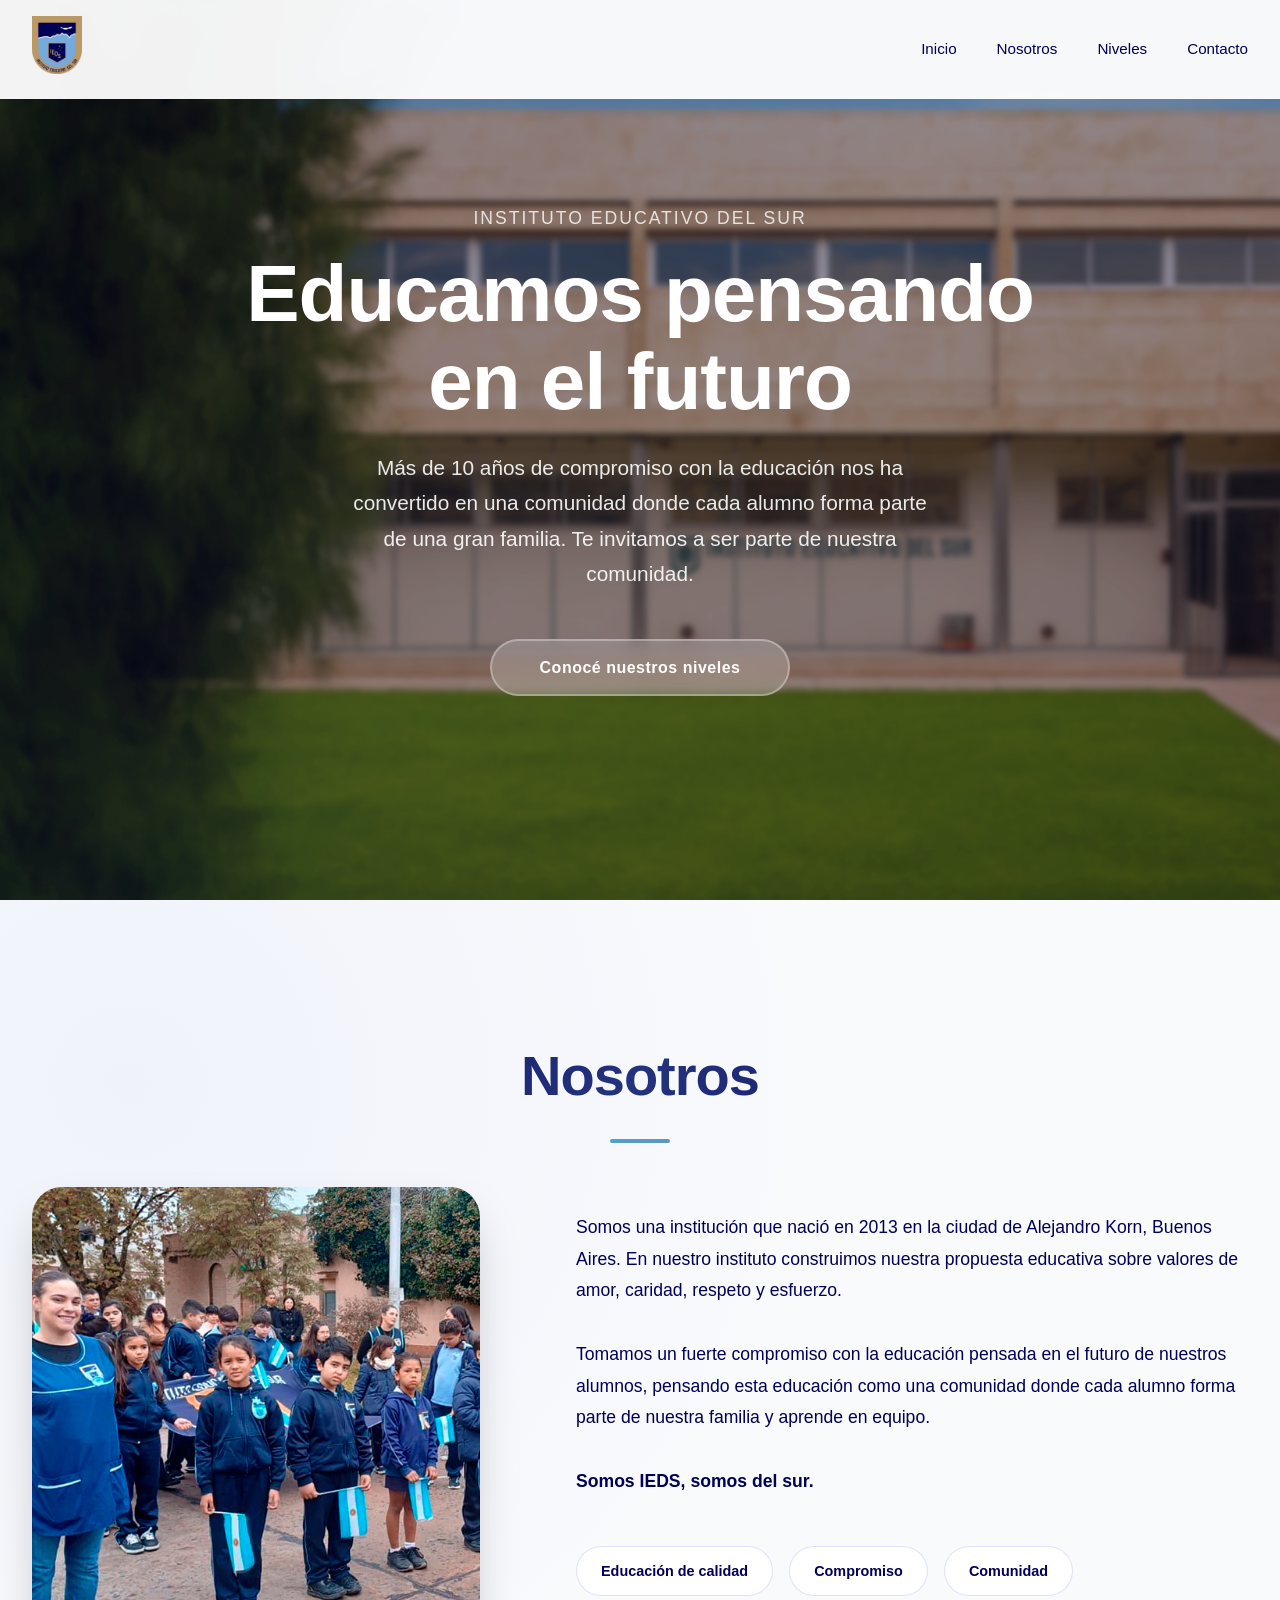
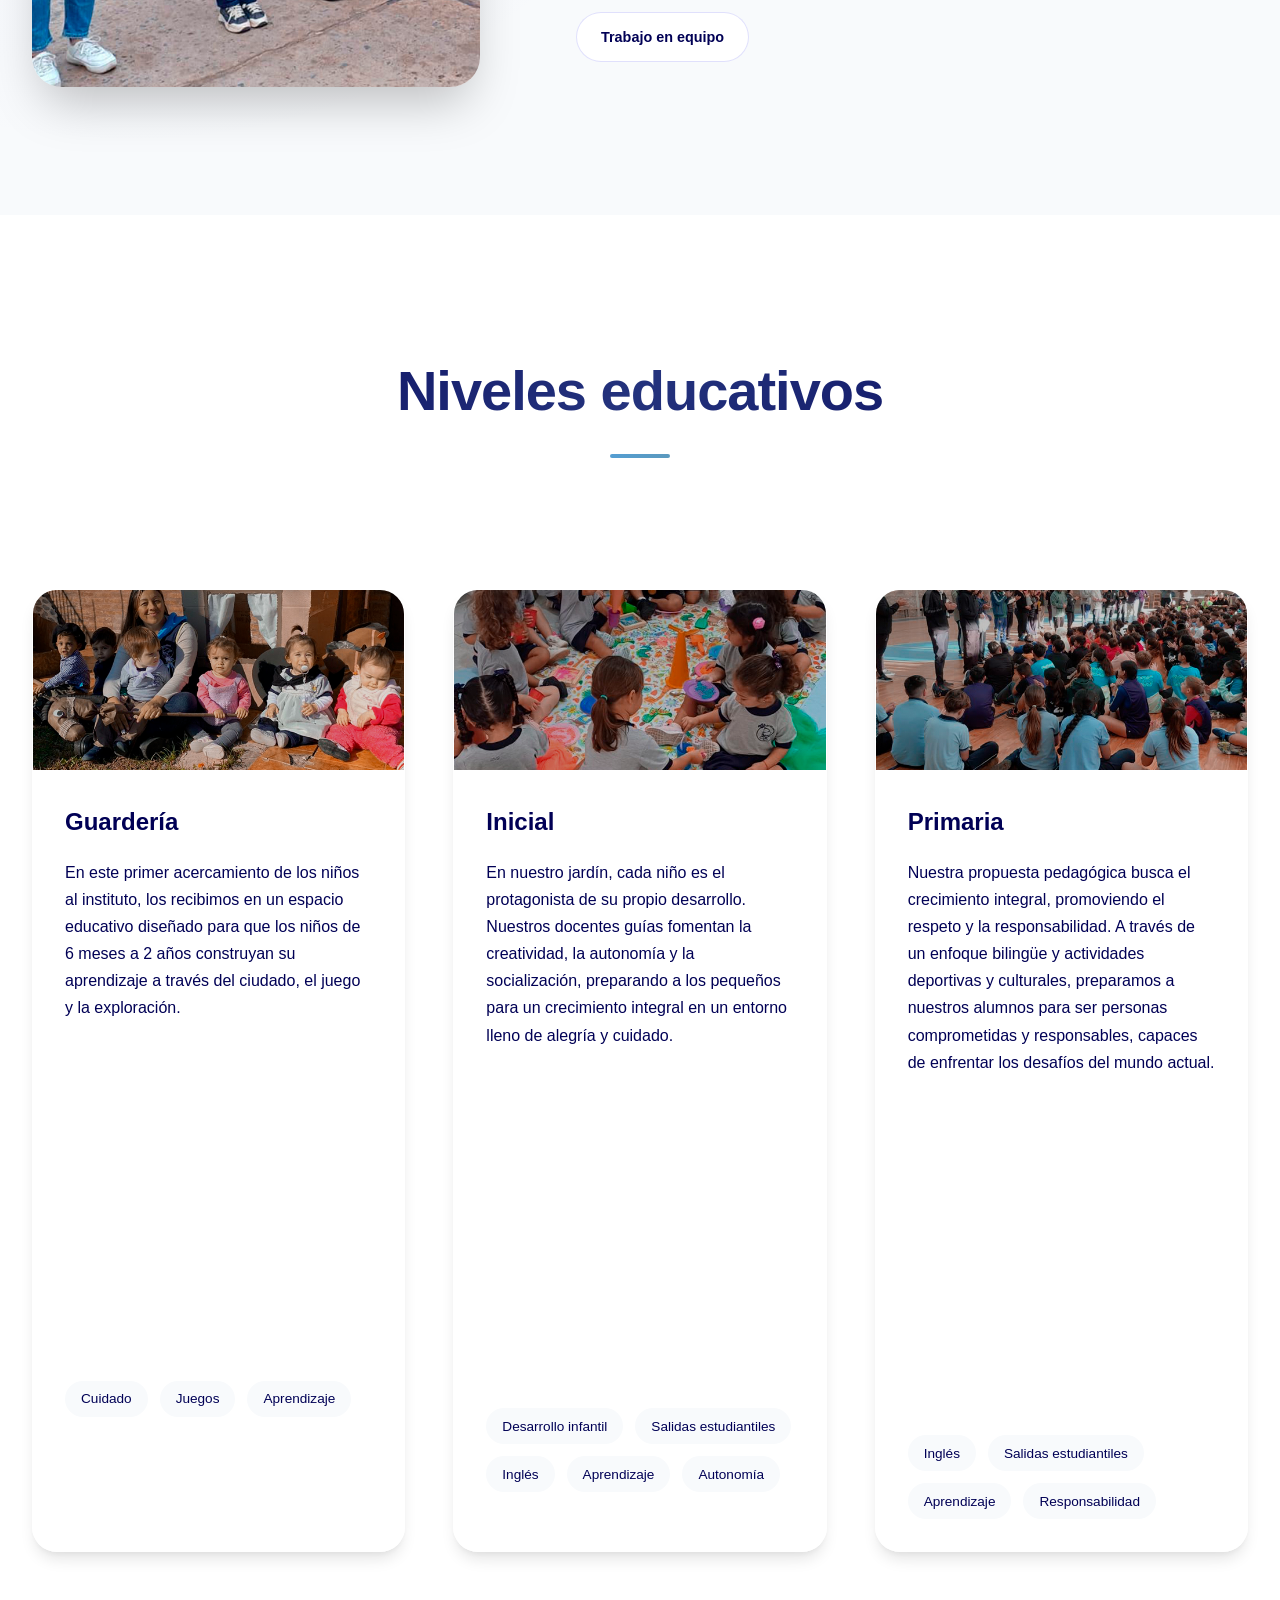
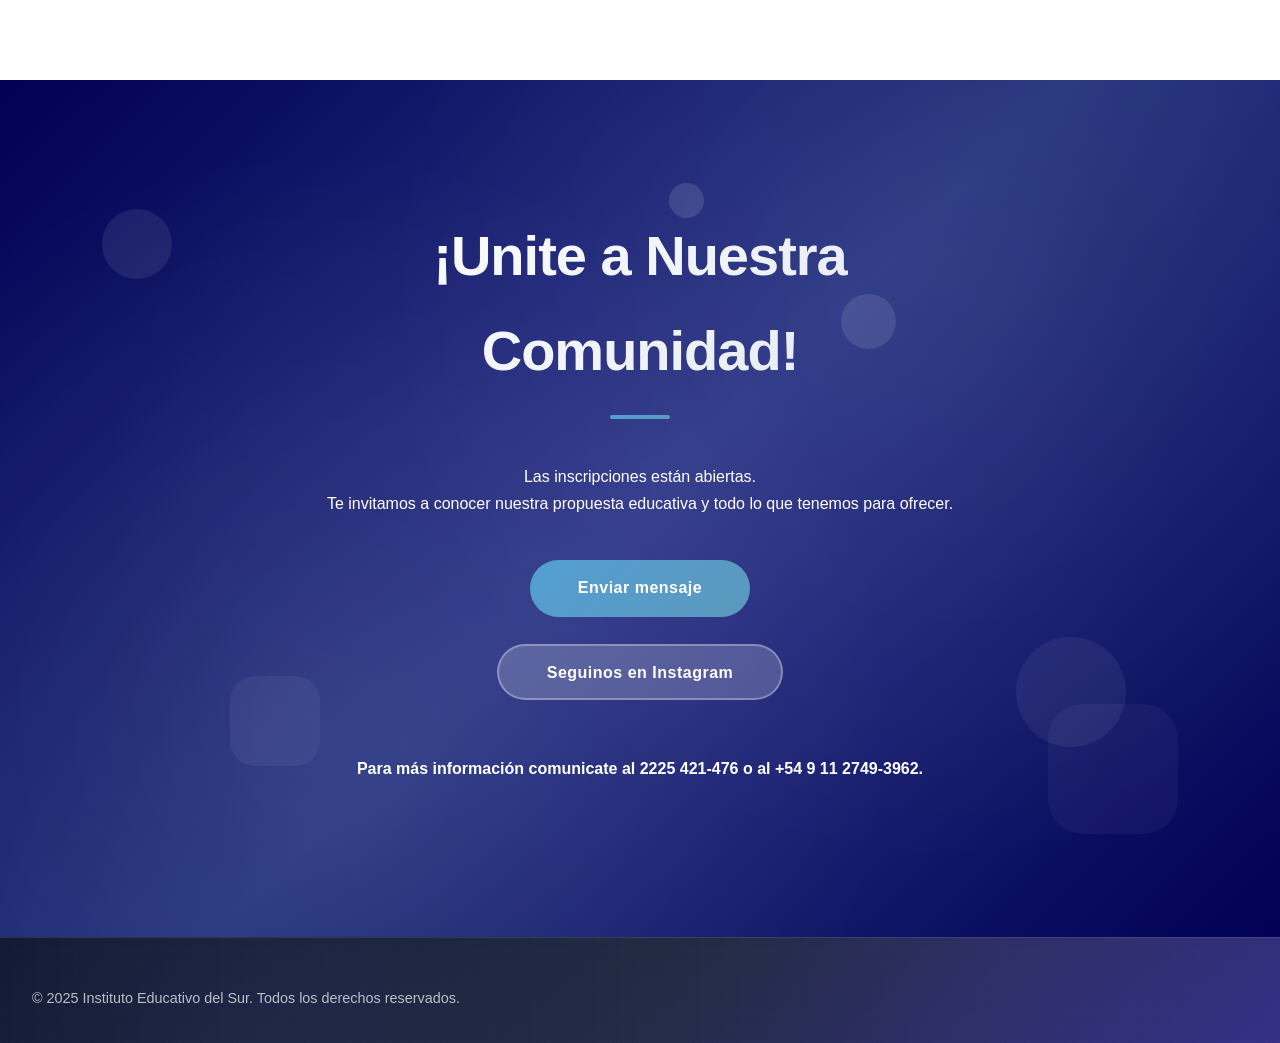
==== index.html @ b520a08b "Add files via upload" ====
<!DOCTYPE html>
<html lang="es">
<head>
    <meta charset="UTF-8">
    <link rel="icon" type="image/x-icon" href="/images/favicon.ico">
    <meta name="viewport" content="width=device-width, initial-scale=1.0">
    <title>Instituto Educativo del Sur</title>
    <link href="templatemo-personal-style.css" rel="stylesheet">

    <link rel="icon" type="image/x-icon" href="/images/Group-168.ico">


</head>
<body>
    <!-- Navigation -->
    <nav id="navbar">
        <div class="nav-container">
            <div> <img src="images/Logo 1.png" style="width: 50px;          "     href="#home"      > </div>
            <ul class="nav-links">
                <li><a href="#home">Inicio</a></li>
                <li><a href="#about">Nosotros</a></li>
                <li><a href="#portfolio">Niveles</a></li>
                <li><a href="#contact">Contacto</a></li>
            </ul>
            <div class="mobile-menu-toggle" id="mobileMenuToggle">
                <div class="hamburger"></div>
                <div class="hamburger"></div>
                <div class="hamburger"></div>
            </div>
        </div>
    </nav>

    <!-- Mobile Menu -->
    <div class="mobile-menu" id="mobileMenu">
        <ul class="mobile-nav-links">
            <li><a href="#home">Inicio</a></li>
            <li><a href="#about">Nosotros</a></li>
            <li><a href="#portfolio">Niveles</a></li>
            <li><a href="#contact">Contacto</a></li>
        </ul>
    </div>

    <!-- Hero Section -->
    <section id="home" class="hero">
        <div class="floating-shapes">
            <div class="shape shape-1"></div>
            <div class="shape shape-2"></div>
            <div class="shape shape-3"></div>
            <div class="shape shape-4"></div>
            <div class="shape shape-5"></div>
            <div class="shape shape-6"></div>
        </div>
        <div class="hero-content">
            <div class="hero-subtitle">Instituto Educativo del Sur</div>
            <h1>Educamos pensando en el futuro</h1>
            <p class="subtitle">Más de 10 años de compromiso con la educación nos ha convertido en una comunidad donde cada alumno forma parte de una gran familia. Te invitamos a ser parte de nuestra comunidad.</p>
            <a href="#portfolio" class="cta-button">Conocé nuestros niveles</a>
        </div>

    </section>

    <!-- About Section -->
    <section id="about" class="about">
        <div class="container">
            <h2 class="section-title fade-in">Nosotros</h2>
            <div class="about-content">
                <div class="about-image slide-in-left"></div>
                <div class="about-text slide-in-right">
                    <p>Somos una institución que nació en 2013 en la ciudad de Alejandro Korn, Buenos Aires. En nuestro instituto construimos nuestra propuesta educativa sobre valores de amor, caridad, respeto y esfuerzo.  </p>
                    <p>Tomamos un fuerte compromiso con la educación pensada en el futuro de nuestros alumnos, pensando esta educación como una comunidad donde cada alumno forma parte de nuestra familia y aprende en equipo.</p>
                    <p><strong>Somos IEDS, somos del sur.</strong></p>
                    <div class="skills">
                        <span class="skill-tag">Educación de calidad</span>
                        <span class="skill-tag">Compromiso</span>
                        <span class="skill-tag">Comunidad</span>
                        <span class="skill-tag">Trabajo en equipo</span>

                    </div>
                </div>
            </div>
        </div>
    </section>

    <!-- Portfolio Section -->
    <section id="portfolio" class="portfolio">
        <div class="container">
            <h2 class="section-title fade-in">Niveles educativos</h2> <br><br>
            <div class="portfolio-grid">
                <div class="portfolio-item">
                    <div class="portfolio-image"></div>
                    <div class="portfolio-content">
                        <h4>Guardería</h4>
                        <p>En este primer acercamiento de los niños al instituto, los recibimos en un espacio educativo diseñado para que los niños de 6 meses a 2 años construyan su aprendizaje a través del ciudado, el juego y la exploración.</p>
                      
<iframe src="https://www.google.com/maps/embed?pb=!1m18!1m12!1m3!1d3269.230217457594!2d-58.37781302348877!3d-34.9758977772504!2m3!1f0!2f0!3f0!3m2!1i1024!2i768!4f13.1!3m3!1m2!1s0x95bd2caa4d7daf17%3A0x29f6c06e7810ba58!2schavitos%20guarderia%20infantil!5e0!3m2!1ses!2sar!4v1754400039532!5m2!1ses!2sar" width="auto" height="300" style="border:0;border-radius: 20px;                    " allowfullscreen="" loading="lazy" referrerpolicy="no-referrer-when-downgrade"></iframe>
                     <br><br>
                        <div class="portfolio-tech">
                            <span class="tech-tag">Cuidado</span>
                            <span class="tech-tag">Juegos</span>
                            <span class="tech-tag">Aprendizaje</span>
                        </div>
                    </div>
                </div>
                <div class="portfolio-item">
                    <div class="portfolio-image"></div>
                    <div class="portfolio-content">
                        <h4>Inicial</h4>
                        <p>En nuestro jardín, cada niño es el protagonista de su propio desarrollo. Nuestros docentes guías fomentan la creatividad, la autonomía y la socialización, preparando a los pequeños para un crecimiento integral en un entorno lleno de alegría y cuidado.</p>
                       <iframe src="https://www.google.com/maps/embed?pb=!1m18!1m12!1m3!1d3269.075921803373!2d-58.37824022348864!3d-34.97976297745656!2m3!1f0!2f0!3f0!3m2!1i1024!2i768!4f13.1!3m3!1m2!1s0x95bd2cac6a3197e9%3A0x3614faf4f67c2e80!2sChavitos%20Nivel%20Inicial!5e0!3m2!1ses!2sar!4v1754399970686!5m2!1ses!2sar" width="auto" height="300" style="border:0;border-radius: 20px;                  " allowfullscreen="" loading="lazy" referrerpolicy="no-referrer-when-downgrade"></iframe>
                       
                       <br><br>
                       
                       
                       
                        <div class="portfolio-tech">
                            <span class="tech-tag">Desarrollo infantil</span>
                            <span class="tech-tag">Salidas estudiantiles</span>
                            <span class="tech-tag">Inglés</span>
                            <span class="tech-tag">Aprendizaje</span>
                            <span class="tech-tag">Autonomía</span>
                        </div>
                    </div>
                </div>
                <div class="portfolio-item">
                    <div class="portfolio-image"></div>
                    <div class="portfolio-content">
                        <h4>Primaria</h4>
                        <p>Nuestra propuesta pedagógica busca el crecimiento integral, promoviendo el respeto y la responsabilidad. A través de un enfoque bilingüe y actividades deportivas y culturales, preparamos a nuestros alumnos para ser personas comprometidas y responsables, capaces de enfrentar los desafíos del mundo actual.</p>
<iframe src="https://www.google.com/maps/embed?pb=!1m18!1m12!1m3!1d3269.1743363015557!2d-58.38410032348871!3d-34.97729767732506!2m3!1f0!2f0!3f0!3m2!1i1024!2i768!4f13.1!3m3!1m2!1s0x95bd2d054115233f%3A0xe8b0ca751cdc0c77!2sINSTITUTO%20EDUCATIVO%20DEL%20SUR%20(ALEJANDRO%20KORN)!5e0!3m2!1ses!2sar!4v1754400073569!5m2!1ses!2sar" width="auto" height="300" style="border:0;border-radius: 20px;                 " allowfullscreen="" loading="lazy" referrerpolicy="no-referrer-when-downgrade"></iframe>
                      <br><br>       <div class="portfolio-tech">
                            <span class="tech-tag">Inglés</span>
                            <span class="tech-tag">Salidas estudiantiles</span>
                            <span class="tech-tag">Aprendizaje</span>
                            <span class="tech-tag">Responsabilidad</span>

                        </div>
                    </div>
                </div>
               
    </section>

    <!-- Contact Section -->
    <section id="contact" class="contact">
        <div class="contact-floating-shapes">
            <div class="contact-shape contact-shape-1"></div>
            <div class="contact-shape contact-shape-2"></div>
            <div class="contact-shape contact-shape-3"></div>
            <div class="contact-shape contact-shape-4"></div>
            <div class="contact-shape contact-shape-5"></div>
            <div class="contact-shape contact-shape-6"></div>
        </div>
        <div class="container">
            <div class="contact-content">
                <h2 class="section-title fade-in">¡Unite a Nuestra Comunidad!</h2>
                <p class="fade-in"> Las inscripciones están abiertas. <br> Te invitamos a conocer nuestra propuesta educativa y todo lo que tenemos para ofrecer. <br> 

</p> <br>
    
                
                    <button type="submit" class="submit-btn" > <a href="http://wa.me/+5491127493962" style="color: white;text-decoration: none;">Enviar mensaje </a></button> <br><br>
                    <a href="https://www.instagram.com/institutoeducativodelsur/profilecard/?igsh=bHcyMGVidzZ5OGd4" class="cta-button">Seguinos en Instagram </a> <br><br><br>
                <p>    <strong>Para más información comunicate al 2225 421-476 o al +54 9 11 2749-3962.</strong> <br><br></p>
                
            </div>
        </div>
    </section>

    <!-- Footer -->
    <footer class="footer">
        <div class="container">
            <div class="footer-content">
                <div class="footer-left">
                    <p>&copy; 2025 Instituto Educativo del Sur. Todos los derechos reservados.</p>
                </div>
            
            </div>
        </div>
    </footer>

<script src="templatemo-personal-javascripts.js"></script>

</body>
</html>
---- templatemo-personal-style.css ----
@charset "utf-8";
/* CSS Document */

        * {
            margin: 0;
            padding: 0;
            box-sizing: border-box;
        }

        /* Footer */
        .footer {
            background: linear-gradient(135deg, #0f172a 0%, #1e293b 50%, #312e81 100%);
            color: var(--text-light);
            padding: 3rem 0 2rem;
            border-top: 1px solid rgba(255, 255, 255, 0.1);
            position: relative;
            overflow: hidden;
        }

        .footer::before {
            content: '';
            position: absolute;
            top: 0;
            left: 0;
            right: 0;
            bottom: 0;
            background: url('data:image/svg+xml,<svg xmlns="http://www.w3.org/2000/svg" viewBox="0 0 100 100"><defs><pattern id="footer-grid" width="12" height="12" patternUnits="userSpaceOnUse"><path d="M 12 0 L 0 0 0 12" fill="none" stroke="rgba(255,255,255,0.05)" stroke-width="0.5"/></pattern></defs><rect width="100" height="100" fill="url(%23footer-grid)"/></svg>');
            opacity: 0.4;
        }

        .footer::after {
            content: '';
            position: absolute;
            top: 0;
            left: 0;
            right: 0;
            bottom: 0;
            background: radial-gradient(circle at 20% 80%, rgba(99, 102, 241, 0.1) 0%, transparent 50%),
                        radial-gradient(circle at 80% 20%, rgba(139, 92, 246, 0.08) 0%, transparent 50%);
        }

        .footer-content {
            display: flex;
            justify-content: space-between;
            align-items: center;
            flex-wrap: wrap;
            gap: 1rem;
            position: relative;
            z-index: 2;
        }

        .footer-left p {
            color: rgba(255, 255, 255, 0.7);
            font-size: 0.9rem;
            margin: 0;
        }

        .footer-right {
            display: flex;
            gap: 2rem;
            flex-wrap: wrap;
        }

        .footer-right a {
            color: rgba(255, 255, 255, 0.7);
            text-decoration: none;
            font-size: 0.9rem;
            transition: all 0.3s ease;
            position: relative;
        }

        .footer-right a:hover {
            color: var(--text-light);
            transform: translateY(-1px);
        }

        .footer-right a::after {
            content: '';
            position: absolute;
            width: 0;
            height: 1px;
            bottom: -3px;
            left: 0;
            background: var(--primary-color);
            transition: width 0.3s ease;
        }

        .footer-right a:hover::after {
            width: 100%;
        }

        /* Footer Mobile Responsiveness */
        @media (max-width: 768px) {
            .footer-content {
                flex-direction: column;
                text-align: center;
                gap: 1.5rem;
            }

            .footer-right {
                justify-content: center;
                gap: 1.5rem;
            }

            .footer-right a {
                font-size: 0.85rem;
            }
        }

        @media (max-width: 480px) {
            .footer-right {
                flex-direction: column;
                gap: 1rem;
            }
        }

        :root {
            --primary-color: #010055;
            --secondary-color: #010055;
            --accent-color: #f59e0b;
            --accent-pink: #AFDFFA;
            --accent-cyan: #010055;
            --text-primary: #010055;
            --text-secondary: #010055;
            --text-light: #ffffff;
            --bg-primary: #ffffff;
            --bg-secondary: #f8fafc;
            --bg-dark: #010055;
            --bg-card: rgba(255, 255, 255, 0.95);
            --gradient-primary: linear-gradient(135deg, #549ed3 0%, #5b99bd 100%);
            --gradient-secondary: linear-gradient(135deg, #010055 0%, #24337D 100%);
            --gradient-tertiary: linear-gradient(135deg, #010055 0%, #24337D 100%);
            --gradient-elegant: linear-gradient(135deg, #010055 0%, #24337D 50%, #010055 100%);
            --shadow-sm: 0 1px 2px 0 rgba(0, 0, 0, 0.05);
            --shadow-md: 0 4px 6px -1px rgba(0, 0, 0, 0.1), 0 2px 4px -1px rgba(0, 0, 0, 0.06);
            --shadow-lg: 0 10px 15px -3px rgba(0, 0, 0, 0.1), 0 4px 6px -2px rgba(0, 0, 0, 0.05);
            --shadow-xl: 0 20px 25px -5px rgba(0, 0, 0, 0.1), 0 10px 10px -5px rgba(0, 0, 0, 0.04);
            --shadow-2xl: 0 25px 50px -12px rgba(0, 0, 0, 0.25);
            --glass: rgba(255, 255, 255, 0.15);
            --glass-border: rgba(255, 255, 255, 0.2);
        }

        body {
            font-family: 'Segoe UI', 'Roboto', 'Helvetica Neue', 'Arial', sans-serif;
            line-height: 1.7;
            color: var(--text-primary);
            scroll-behavior: smooth;
            overflow-x: hidden;
            background: var(--bg-primary);
        }

        /* Navigation */
        nav {
            position: fixed;
            top: 0;
            width: 100%;
            background: rgba(255, 255, 255, 0.95);
            backdrop-filter: blur(20px);
            z-index: 1000;
            padding: 1rem 0;
            transition: all 0.4s cubic-bezier(0.4, 0, 0.2, 1);
            border-bottom: 1px solid rgba(255, 255, 255, 0.1);
        }

        nav.scrolled {
            background: rgba(255, 255, 255, 0.98);
            box-shadow: var(--shadow-lg);
            padding: 0.75rem 0;
        }

        .nav-container {
            max-width: 1400px;
            margin: 0 auto;
            padding: 0 2rem;
            display: flex;
            justify-content: space-between;
            align-items: center;
        }

        .logo {
            font-family: 'Segoe UI', 'Roboto', 'Helvetica Neue', 'Arial', sans-serif;
            font-size: 1.75rem;
            font-weight: 700;
            background: var(--gradient-elegant);
            -webkit-background-clip: text;
            background-clip: text;
            -webkit-text-fill-color: transparent;
            letter-spacing: -0.5px;
        }

        .nav-links {
            display: flex;
            list-style: none;
            gap: 2.5rem;
            align-items: center;
        }

        .nav-links a {
            text-decoration: none;
            color: var(--text-primary);
            font-weight: 500;
            font-size: 0.95rem;
            transition: all 0.3s cubic-bezier(0.4, 0, 0.2, 1);
            position: relative;
            padding: 0.5rem 0;
        }

        .nav-links a:hover {
            color: var(--primary-color);
            transform: translateY(-1px);
        }

        .nav-links a::after {
            content: '';
            position: absolute;
            width: 0;
            height: 2px;
            bottom: 0;
            left: 50%;
            background: var(--gradient-primary);
            transition: all 0.3s cubic-bezier(0.4, 0, 0.2, 1);
            transform: translateX(-50%);
            border-radius: 1px;
        }

        .nav-links a:hover::after {
            width: 100%;
        }

        /* Mobile Menu */
        .mobile-menu-toggle {
            display: none;
            flex-direction: column;
            cursor: pointer;
            padding: 0.5rem;
            z-index: 1001;
        }

        .hamburger {
            width: 25px;
            height: 3px;
            background: var(--text-primary);
            margin: 3px 0;
            transition: all 0.3s ease;
            border-radius: 1px;
        }

        .mobile-menu-toggle.active .hamburger:nth-child(1) {
            transform: rotate(-45deg) translate(-5px, 6px);
        }

        .mobile-menu-toggle.active .hamburger:nth-child(2) {
            opacity: 0;
        }

        .mobile-menu-toggle.active .hamburger:nth-child(3) {
            transform: rotate(45deg) translate(-5px, -6px);
        }

        .mobile-menu {
            position: fixed;
            top: 0;
            right: -100%;
            width: 100%;
            height: 100vh;
            background: rgba(255, 255, 255, 0.98);
            backdrop-filter: blur(20px);
            display: flex;
            flex-direction: column;
            justify-content: center;
            align-items: center;
            transition: right 0.4s cubic-bezier(0.4, 0, 0.2, 1);
            z-index: 999;
        }

        .mobile-menu.active {
            right: 0;
        }

        .mobile-nav-links {
            list-style: none;
            text-align: center;
        }

        .mobile-nav-links li {
            margin: 2rem 0;
            opacity: 0;
            transform: translateY(30px);
            transition: all 0.4s cubic-bezier(0.4, 0, 0.2, 1);
        }

        .mobile-menu.active .mobile-nav-links li {
            opacity: 1;
            transform: translateY(0);
        }

        .mobile-menu.active .mobile-nav-links li:nth-child(1) { transition-delay: 0.1s; }
        .mobile-menu.active .mobile-nav-links li:nth-child(2) { transition-delay: 0.2s; }
        .mobile-menu.active .mobile-nav-links li:nth-child(3) { transition-delay: 0.3s; }
        .mobile-menu.active .mobile-nav-links li:nth-child(4) { transition-delay: 0.4s; }

        .mobile-nav-links a {
            font-family: 'Segoe UI', 'Roboto', 'Helvetica Neue', 'Arial', sans-serif;
            font-size: 2.5rem;
            font-weight: 500;
            color: var(--text-light);
            text-decoration: none;
            transition: all 0.3s ease;
            background: var(--gradient-elegant);
            -webkit-background-clip: text;
            background-clip: text;
            -webkit-text-fill-color: transparent;
        }

        .mobile-nav-links a:hover {
            transform: scale(1.05);
        }

        /* Hero Section */
        .hero {
            height: 100vh;
            display: flex;
            align-items: center;
            justify-content: center;
            background: var(--gradient-elegant);
            position: relative;
            overflow: hidden;
        }

        .hero::before {
            content: '';
            position: absolute;
            top: 0;
            left: 0;
            right: 0;
            bottom: 0;
            background: url(images/ChatGPT\ Image\ 5\ ago\ 2025\,\ 09_49_08\ a.m.\ copia.png);
            background-size: cover;
            opacity: 0.8;
        }

        .hero::after {
            content: '';
            position: absolute;
            top: 0;
            left: 0;
            right: 0;
            bottom: 0;
        }


        @keyframes floatShape1 {
            0%, 100% { transform: translateY(0px) translateX(0px) rotate(0deg); }
            25% { transform: translateY(-30px) translateX(20px) rotate(90deg); }
            50% { transform: translateY(-15px) translateX(-10px) rotate(180deg); }
            75% { transform: translateY(-40px) translateX(15px) rotate(270deg); }
        }

        @keyframes floatShape2 {
            0%, 100% { transform: translateY(0px) translateX(0px) scale(1); }
            33% { transform: translateY(25px) translateX(-20px) scale(1.1); }
            66% { transform: translateY(-20px) translateX(25px) scale(0.9); }
        }

        @keyframes floatShape3 {
            0%, 100% { transform: translateY(0px) translateX(0px) rotate(0deg); }
            50% { transform: translateY(-25px) translateX(-30px) rotate(180deg); }
        }

        @keyframes floatShape4 {
            0%, 100% { transform: translateY(0px) translateX(0px) rotate(0deg); }
            25% { transform: translateY(20px) translateX(-15px) rotate(45deg); }
            50% { transform: translateY(-10px) translateX(30px) rotate(90deg); }
            75% { transform: translateY(15px) translateX(-20px) rotate(135deg); }
        }

        @keyframes floatShape5 {
            0%, 100% { transform: translateY(0px) translateX(0px) scale(1); }
            50% { transform: translateY(-35px) translateX(20px) scale(1.2); }
        }

        @keyframes floatShape6 {
            0%, 100% { transform: translateY(0px) translateX(0px) rotate(0deg); }
            33% { transform: translateY(-15px) translateX(10px) rotate(60deg); }
            66% { transform: translateY(10px) translateX(-25px) rotate(120deg); }
        }

        @keyframes float {
            0%, 100% { transform: translateY(0px) rotate(0deg); }
            50% { transform: translateY(-20px) rotate(1deg); }
        }

        @keyframes pulse {
            0% { opacity: 0.5; }
            100% { opacity: 0.8; }
        }

        .hero-content {
            text-align: center;
            color: var(--text-light);
            z-index: 2;
            position: relative;
            max-width: 900px;
            padding: 0 2rem;
        }

        .hero-subtitle {
            font-size: 1.1rem;
            font-weight: 500;
            letter-spacing: 2px;
            text-transform: uppercase;
            opacity: 0;
            transform: translateY(30px);
            animation: fadeInUp 1s ease 0.2s forwards;
            margin-bottom: 1rem;
            color: rgba(255, 255, 255, 0.8);
        }

        .hero h1 {
            font-family: 'Segoe UI', 'Roboto', 'Helvetica Neue', 'Arial', sans-serif;
            font-size: 5rem;
            font-weight: 700;
            margin-bottom: 1.5rem;
            opacity: 0;
            transform: translateY(30px);
            animation: fadeInUp 1s ease 0.4s forwards;
            line-height: 1.1;
            letter-spacing: -1px;
        }

        .hero .subtitle {
            font-size: 1.3rem;
            margin-bottom: 3rem;
            opacity: 0;
            transform: translateY(30px);
            animation: fadeInUp 1s ease 0.6s forwards;
            color: rgba(255, 255, 255, 0.9);
            font-weight: 400;
            max-width: 600px;
            margin-left: auto;
            margin-right: auto;
        }

        .cta-button {
            display: inline-block;
            padding: 0.8rem 3rem;
            background: rgba(255, 255, 255, 0.2);
            color: var(--text-light);
            text-decoration: none;
            border-radius: 50px;
            font-weight: 600;
            font-size: 1rem;
            transform: translateY(30px);
            opacity: 0;
            animation: fadeInUp 1s ease 0.8s forwards;
            transition: all 0.4s cubic-bezier(0.4, 0, 0.2, 1);
            border: 2px solid rgba(255, 255, 255, 0.3);
            backdrop-filter: blur(10px);
            letter-spacing: 0.5px;
        }

        .cta-button:hover {
            transform: translateY(-3px);
            background: rgba(255, 255, 255, 0.25);
            box-shadow: 0 20px 40px rgba(0, 0, 0, 0.2);
            border-color: rgba(255, 255, 255, 0.4);
        }

        @keyframes fadeInUp {
            to {
                opacity: 1;
                transform: translateY(0);
            }
        }

        /* Scroll Indicator */
        .scroll-indicator {
            position: absolute;
            bottom: 40px;
            left: 50%;
            transform: translateX(-50%);
            width: 30px;
            height: 50px;
            border: 2px solid rgba(255, 255, 255, 0.6);
            border-radius: 25px;
            cursor: pointer;
            transition: all 0.3s ease;
        }

        .scroll-indicator:hover {
            border-color: rgba(255, 255, 255, 0.9);
        }

        .scroll-indicator::before {
            content: '';
            position: absolute;
            top: 10px;
            left: 50%;
            width: 6px;
            height: 6px;
            background: rgba(255, 255, 255, 0.8);
            border-radius: 50%;
            transform: translateX(-50%);
            animation: scroll 2s infinite;
        }

        @keyframes scroll {
            0% { transform: translateX(-50%) translateY(0); opacity: 1; }
            100% { transform: translateX(-50%) translateY(20px); opacity: 0; }
        }

        /* Section Styles */
        section {
            padding: 8rem 0;
        }

        .container {
            max-width: 1400px;
            margin: 0 auto;
            padding: 0 2rem;
        }

        .section-title {
            text-align: center;
            font-family: 'Segoe UI', 'Roboto', 'Helvetica Neue', 'Arial', sans-serif;
            font-size: 3.5rem;
            font-weight: 600;
            margin-bottom: 4rem;
            background: var(--gradient-elegant);
            -webkit-background-clip: text;
            background-clip: text;
            -webkit-text-fill-color: transparent;
            letter-spacing: -1px;
            position: relative;
        }

        .section-title::after {
            content: '';
            position: absolute;
            width: 60px;
            height: 4px;
            background: var(--gradient-primary);
            bottom: -20px;
            left: 50%;
            transform: translateX(-50%);
            border-radius: 2px;
        }

        /* About Section */
        .about {
            background: var(--bg-secondary);
            position: relative;
        }

        .about::before {
            content: '';
            position: absolute;
            top: 0;
            left: 0;
            right: 0;
            bottom: 0;
            background: radial-gradient(circle at 10% 20%, rgba(99, 102, 241, 0.05) 0%, transparent 50%);
        }

        .about-content {
            display: grid;

            grid-template-columns: 1fr 1.5fr;
            gap: 6rem;
            align-items: center;
            position: relative;
        }

        .about-image {
            width: 100%;
            height: 500px;
            background: url('images/smiling-girl-computer-desktop.jpg') center/cover;
            border-radius: 30px;
            position: relative;
            overflow: hidden;
            box-shadow: var(--shadow-2xl);
            transform: rotate(-2deg);
            transition: transform 0.4s ease;
        }

        .about-image:hover {
            transform: rotate(0deg) scale(1.02);
        }

        .about-image::before {
            content: '';
            position: absolute;
            top: 0;
            left: 0;
            right: 0;
            bottom: 0;

        }

        .about-image:hover::before {
            opacity: 0.1;
        }

     

        .about-text h3 {
            font-family: 'Segoe UI', 'Roboto', 'Helvetica Neue', 'Arial', sans-serif;
            font-size: 2.5rem;
            margin-bottom: 2rem;
            color: var(--text-primary);
            font-weight: 500;
            line-height: 1.3;
        }

        .about-text p {
            font-size: 1.1rem;
            color: var(--text-secondary);
            margin-bottom: 2rem;
            line-height: 1.8;
        }

        .skills {
            display: flex;
            gap: 1rem;
            flex-wrap: wrap;
            margin-top: 3rem;
        }

        .skill-tag {
            padding: 0.75rem 1.5rem;
            background: var(--bg-card);
            color: var(--primary-color);
            border-radius: 30px;
            font-size: 0.9rem;
            font-weight: 600;
            border: 1px solid rgba(99, 102, 241, 0.2);
            transition: all 0.3s ease;
            backdrop-filter: blur(10px);
        }

        .skill-tag:hover {
            background: var(--primary-color);
            color: var(--text-light);
            transform: translateY(-2px);
            box-shadow: var(--shadow-lg);
        }

        /* Portfolio Section */
        .portfolio {
            background: var(--bg-primary);
        }

        .portfolio-grid {
            display: grid;
            grid-template-columns: repeat(3, 1fr);
            gap: 3rem;
            margin-top: 2rem;
        }

        .portfolio-item {
            background: var(--bg-card);
            border-radius: 25px;
            overflow: hidden;
            box-shadow: var(--shadow-lg);
            transition: all 0.4s cubic-bezier(0.4, 0, 0.2, 1);
            transform: translateY(20px);
            opacity: 0;
            border: 1px solid rgba(255, 255, 255, 0.2);
            backdrop-filter: blur(10px);
        }

        .portfolio-item.animate {
            transform: translateY(0);
            opacity: 1;
        }

        .portfolio-item:hover {
            transform: translateY(-15px);
            box-shadow: var(--shadow-2xl);
        }

        .portfolio-image {
            width: 100%;
            height: 180px;
            background: var(--gradient-primary);
            position: relative;
            overflow: hidden;
            background-size: cover;
            background-position: center;
        }

        .portfolio-item:nth-child(1) .portfolio-image {
            background-image: url('images/working-business-women.jpg');
        }

        .portfolio-item:nth-child(2) .portfolio-image {
            background-image: url('images/computer-desk-stickers.jpg');
        }

        .portfolio-item:nth-child(3) .portfolio-image {
            background-image: url('images/curved-display-pinky-girl.jpg');
        }

        .portfolio-item:nth-child(4) .portfolio-image {
            background-image: url('images/dashboard-interfaces-transparent-displays.jpg');
        }

        .portfolio-item:nth-child(5) .portfolio-image {
            background-image: url('images/marketing-strategy-women.jpg');
        }

        .portfolio-item:nth-child(6) .portfolio-image {
            background-image: url('images/portfolio-website-girl.jpg');
        }

        .portfolio-image::before {
            content: '';
            position: absolute;
            top: 0;
            left: 0;
            right: 0;
            bottom: 0;
            background: linear-gradient(135deg, rgba(0, 0, 0, 0.3) 0%, rgba(0, 0, 0, 0.1) 100%);
            transition: all 0.3s ease;
        }

        .portfolio-item:hover .portfolio-image::before {
            background: linear-gradient(135deg, rgba(99, 102, 241, 0.4) 0%, rgba(139, 92, 246, 0.3) 100%);
        }

        .portfolio-content {
            padding: 2rem;
        }

        .portfolio-content h4 {
            font-family: 'Segoe UI', 'Roboto', 'Helvetica Neue', 'Arial', sans-serif;
            font-size: 1.5rem;
            margin-bottom: 1rem;
            color: var(--text-primary);
            font-weight: 600;
        }

        .portfolio-content p {
            color: var(--text-secondary);
            margin-bottom: 1.5rem;
            line-height: 1.7;
        }

        .portfolio-tech {
            display: flex;
            gap: 0.75rem;
            flex-wrap: wrap;
        }

        .tech-tag {
            padding: 0.4rem 1rem;
            background: var(--bg-secondary);
            color: var(--text-secondary);
            border-radius: 20px;
            font-size: 0.85rem;
            font-weight: 500;
            transition: all 0.3s ease;
        }

        .tech-tag:hover {
            background: var(--primary-color);
            color: var(--text-light);
        }

        /* Contact Section */
        .contact {
            background: linear-gradient(135deg, #010055 0%, #24337D 50%, #010055 100%);
            color: var(--text-light);
            position: relative;
            overflow: hidden;
        }

        
        .contact::after {
            content: '';
            position: absolute;
            top: 0;
            left: 0;
            right: 0;
            bottom: 0;
            background: radial-gradient(circle at 25% 75%, rgba(255, 255, 255, 0.08) 0%, transparent 50%),
                        radial-gradient(circle at 75% 25%, rgba(255, 255, 255, 0.06) 0%, transparent 50%),
                        radial-gradient(circle at 50% 50%, rgba(139, 92, 246, 0.1) 0%, transparent 70%);
            animation: contactPulse 6s ease-in-out infinite alternate;
        }

        /* Contact Floating Shapes */
        .contact-floating-shapes {
            position: absolute;
            top: 0;
            left: 0;
            width: 100%;
            height: 100%;
            pointer-events: none;
            z-index: 1;
        }

        .contact-shape {
            position: absolute;
            background: rgba(255, 255, 255, 0.08);
            border-radius: 50%;
        }

        .contact-shape-1 {
            width: 70px;
            height: 70px;
            top: 15%;
            left: 8%;
            animation: contactFloatShape1 24s ease-in-out infinite;
        }

        .contact-shape-2 {
            width: 110px;
            height: 110px;
            top: 65%;
            right: 12%;
            background: rgba(255, 255, 255, 0.06);
            animation: contactFloatShape2 28s ease-in-out infinite reverse;
        }

        .contact-shape-3 {
            width: 55px;
            height: 55px;
            top: 25%;
            right: 30%;
            background: rgba(255, 255, 255, 0.1);
            animation: contactFloatShape3 20s ease-in-out infinite;
        }

        .contact-shape-4 {
            width: 90px;
            height: 90px;
            bottom: 20%;
            left: 18%;
            background: rgba(255, 255, 255, 0.05);
            border-radius: 25px;
            animation: contactFloatShape4 26s ease-in-out infinite;
        }

        .contact-shape-5 {
            width: 35px;
            height: 35px;
            top: 12%;
            right: 45%;
            background: rgba(255, 255, 255, 0.12);
            animation: contactFloatShape5 18s ease-in-out infinite reverse;
        }

        .contact-shape-6 {
            width: 130px;
            height: 130px;
            bottom: 12%;
            right: 8%;
            background: rgba(255, 255, 255, 0.04);
            border-radius: 35px;
            animation: contactFloatShape6 32s ease-in-out infinite;
        }

        @keyframes contactFloatShape1 {
            0%, 100% { transform: translateY(0px) translateX(0px) rotate(0deg); }
            25% { transform: translateY(-25px) translateX(15px) rotate(90deg); }
            50% { transform: translateY(-10px) translateX(-8px) rotate(180deg); }
            75% { transform: translateY(-35px) translateX(12px) rotate(270deg); }
        }

        @keyframes contactFloatShape2 {
            0%, 100% { transform: translateY(0px) translateX(0px) scale(1); }
            33% { transform: translateY(20px) translateX(-15px) scale(1.05); }
            66% { transform: translateY(-15px) translateX(20px) scale(0.95); }
        }

        @keyframes contactFloatShape3 {
            0%, 100% { transform: translateY(0px) translateX(0px) rotate(0deg); }
            50% { transform: translateY(-20px) translateX(-25px) rotate(180deg); }
        }

        @keyframes contactFloatShape4 {
            0%, 100% { transform: translateY(0px) translateX(0px) rotate(0deg); }
            25% { transform: translateY(15px) translateX(-12px) rotate(30deg); }
            50% { transform: translateY(-8px) translateX(25px) rotate(60deg); }
            75% { transform: translateY(12px) translateX(-18px) rotate(90deg); }
        }

        @keyframes contactFloatShape5 {
            0%, 100% { transform: translateY(0px) translateX(0px) scale(1); }
            50% { transform: translateY(-30px) translateX(15px) scale(1.15); }
        }

        @keyframes contactFloatShape6 {
            0%, 100% { transform: translateY(0px) translateX(0px) rotate(0deg); }
            33% { transform: translateY(-12px) translateX(8px) rotate(45deg); }
            66% { transform: translateY(8px) translateX(-20px) rotate(90deg); }
        }

        @keyframes contactFloat {
            0%, 100% { transform: translateY(0px) rotate(0deg); }
            33% { transform: translateY(-15px) rotate(0.5deg); }
            66% { transform: translateY(-10px) rotate(-0.5deg); }
        }

        @keyframes contactPulse {
            0% { opacity: 0.4; }
            100% { opacity: 0.7; }
        }

        .contact-content {
            text-align: center;
            max-width: 700px;
            margin: 0 auto;
            position: relative;
            z-index: 10;
        }

        .contact .section-title {
            color: var(--text-light);
            background: linear-gradient(135deg, #ffffff 0%, #e2e8f0 100%);
            -webkit-background-clip: text;
            background-clip: text;
            -webkit-text-fill-color: transparent;
        }

        .contact-form {
            display: grid;
            gap: 2rem;
            margin-top: 3rem;
        }

        .form-row {
            display: grid;
            grid-template-columns: 1fr 1fr;
            gap: 2rem;
        }

        .form-group {
            display: grid;
            gap: 0.75rem;
            text-align: left;
        }

        .form-group label {
            font-weight: 500;
            color: rgba(255, 255, 255, 0.9);
            font-size: 0.9rem;
        }

        .form-group input,
        .form-group textarea {
            padding: 1.2rem;
            border: 1px solid rgba(255, 255, 255, 0.2);
            border-radius: 15px;
            background: rgba(255, 255, 255, 0.08);
            color: var(--text-light);
            font-family: 'Segoe UI', 'Roboto', 'Helvetica Neue', 'Arial', sans-serif;
            font-size: 1rem;
            font-weight: 400;
            transition: all 0.3s cubic-bezier(0.4, 0, 0.2, 1);
            backdrop-filter: blur(10px);
            resize: vertical;
        }

        .form-group input:focus,
        .form-group textarea:focus {
            outline: none;
            background: rgba(255, 255, 255, 0.12);
            border-color: var(--primary-color);
            box-shadow: 0 0 0 3px rgba(99, 102, 241, 0.1);
        }

        .form-group input::placeholder,
        .form-group textarea::placeholder {
            color: rgba(255, 255, 255, 0.5);
        }

        .submit-btn {
            padding: 1.2rem 3rem;
            background: var(--gradient-primary);
            color: var(--text-light);
            border: none;
            border-radius: 50px;
            font-size: 1rem;
            font-weight: 600;
            cursor: pointer;
            transition: all 0.4s cubic-bezier(0.4, 0, 0.2, 1);
            margin-top: 1rem;
            letter-spacing: 0.5px;
        }

        .submit-btn:hover {
            transform: translateY(-3px);
            box-shadow: 0 20px 40px rgba(99, 102, 241, 0.3);
        }

        /* Animation Classes */
        .fade-in {
            opacity: 0;
            transform: translateY(40px);
            transition: all 0.8s cubic-bezier(0.4, 0, 0.2, 1);
        }

        .fade-in.animate {
            opacity: 1;
            transform: translateY(0);
        }

        .slide-in-left {
            opacity: 0;
            transform: translateX(-60px);
            transition: all 0.8s cubic-bezier(0.4, 0, 0.2, 1);
        }

        .slide-in-left.animate {
            opacity: 1;
            transform: translateX(0);
        }

        .slide-in-right {
            opacity: 0;
            transform: translateX(60px);
            transition: all 0.8s cubic-bezier(0.4, 0, 0.2, 1);
        }

        .slide-in-right.animate {
            opacity: 1;
            transform: translateX(0);
        }

        /* Mobile Responsiveness */
        @media (max-width: 1024px) {
            .portfolio-grid {
                grid-template-columns: repeat(2, 1fr);
                gap: 2rem;
            }

            .about-content {
                grid-template-columns: 1fr;
                gap: 4rem;
            }

            .hero h1 {
                font-size: 4rem;
            }
        }

        @media (max-width: 768px) {
            .nav-links {
                display: none;
            }

            .mobile-menu-toggle {
                display: flex;
            }

            .hero h1 {
                font-size: 3rem;
            }

            .hero .subtitle {
                font-size: 1.1rem;
            }

            .section-title {
                font-size: 2.5rem;
            }

            .portfolio-grid {
                grid-template-columns: 1fr;
            }

            .container {
                padding: 0 1.5rem;
            }

            section {
                padding: 5rem 0;
            }

            .form-row {
                grid-template-columns: 1fr;
                gap: 1.5rem;
            }

            .about-text h3 {
                font-size: 2rem;
            }

            .skills {
                margin-top: 2rem;
            }
        }

        @media (max-width: 480px) {
            .hero h1 {
                font-size: 2.5rem;
            }

            .section-title {
                font-size: 2rem;
            }

            .nav-container {
                padding: 0 1rem;
            }

            .container {
                padding: 0 1rem;
            }
        }
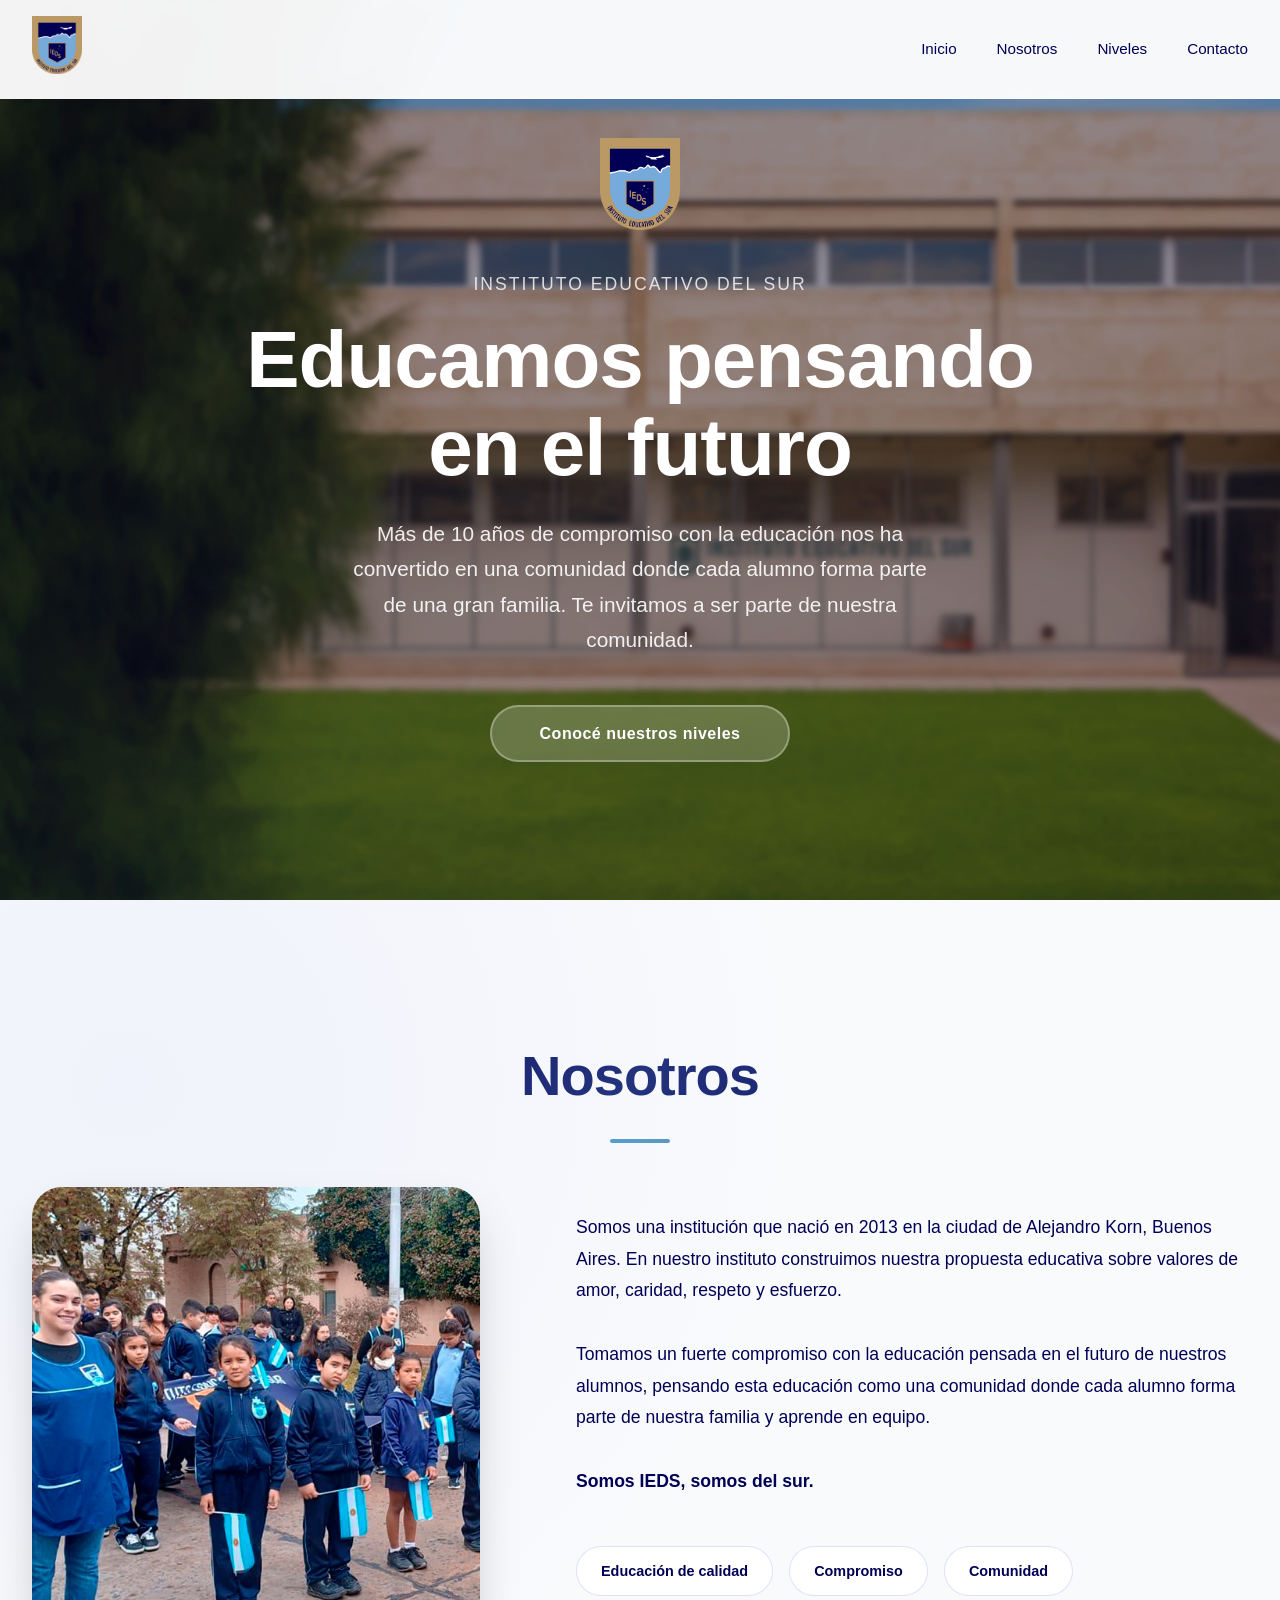
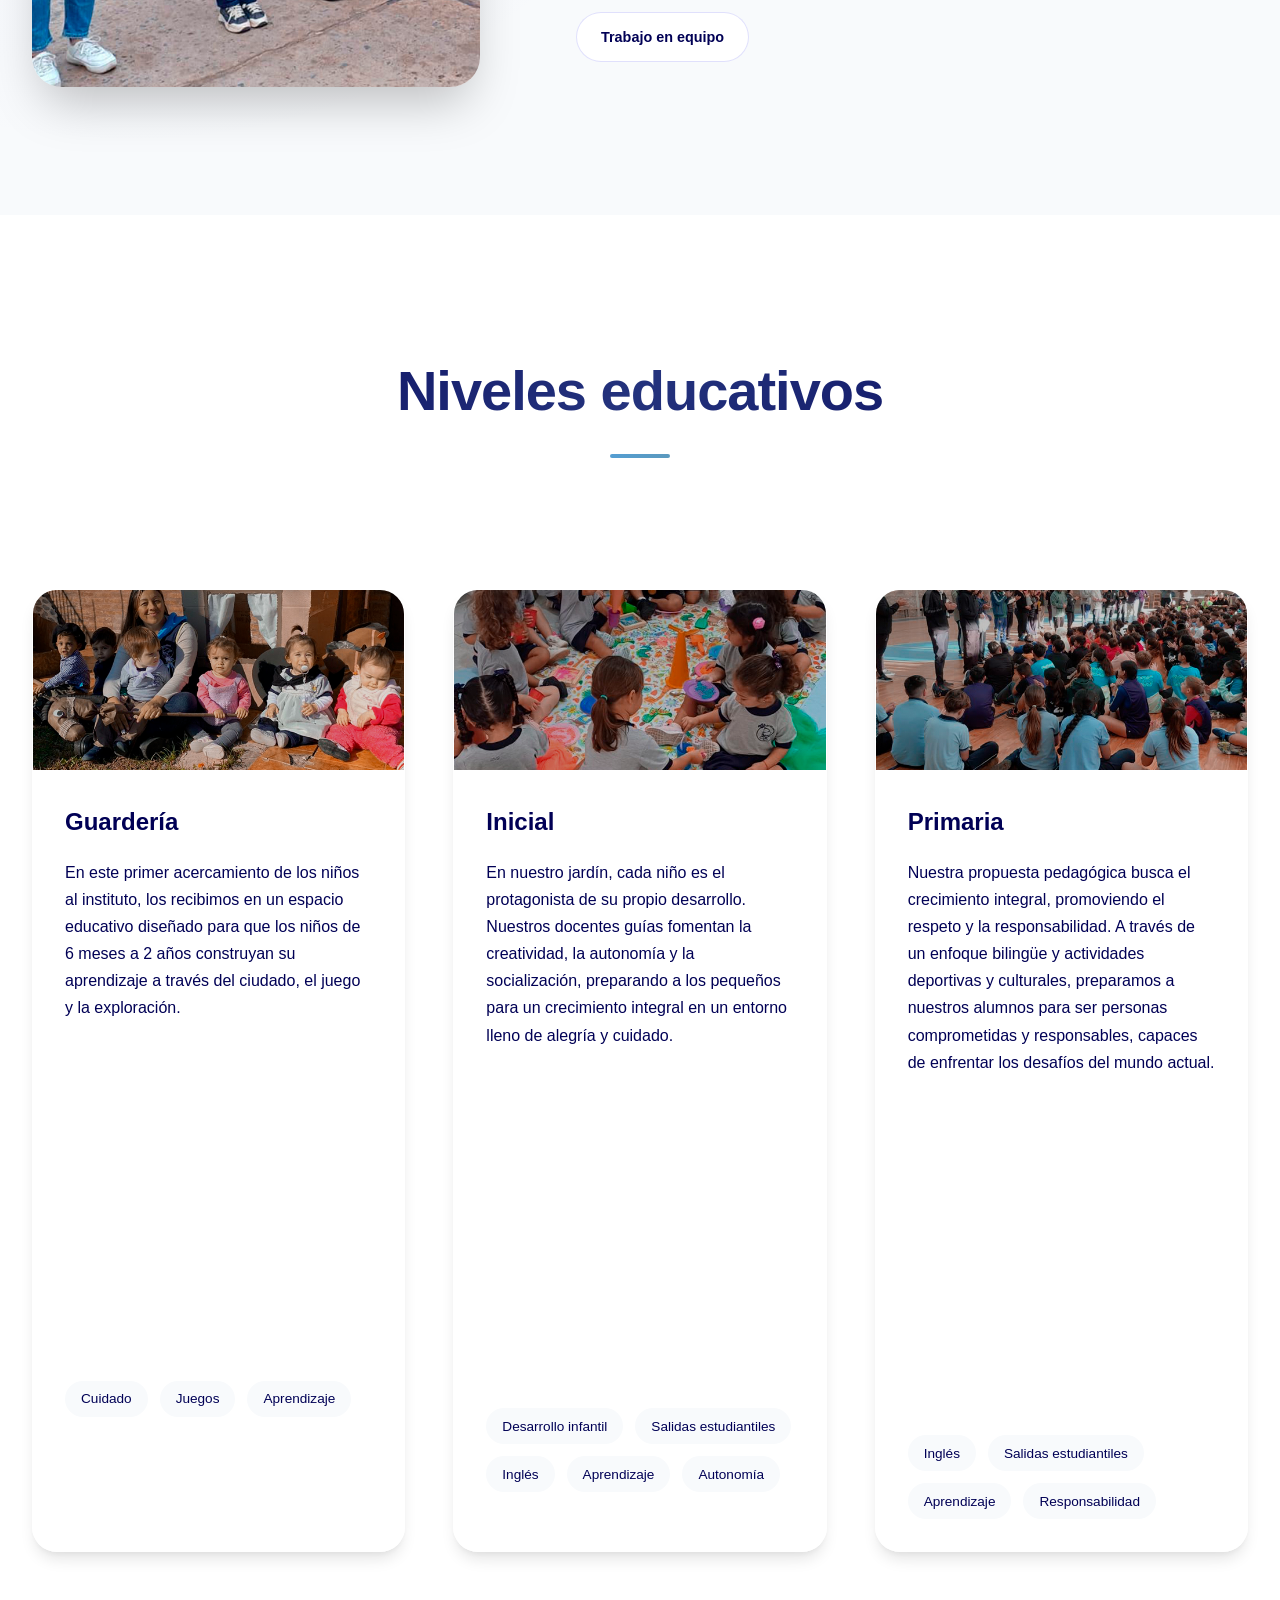
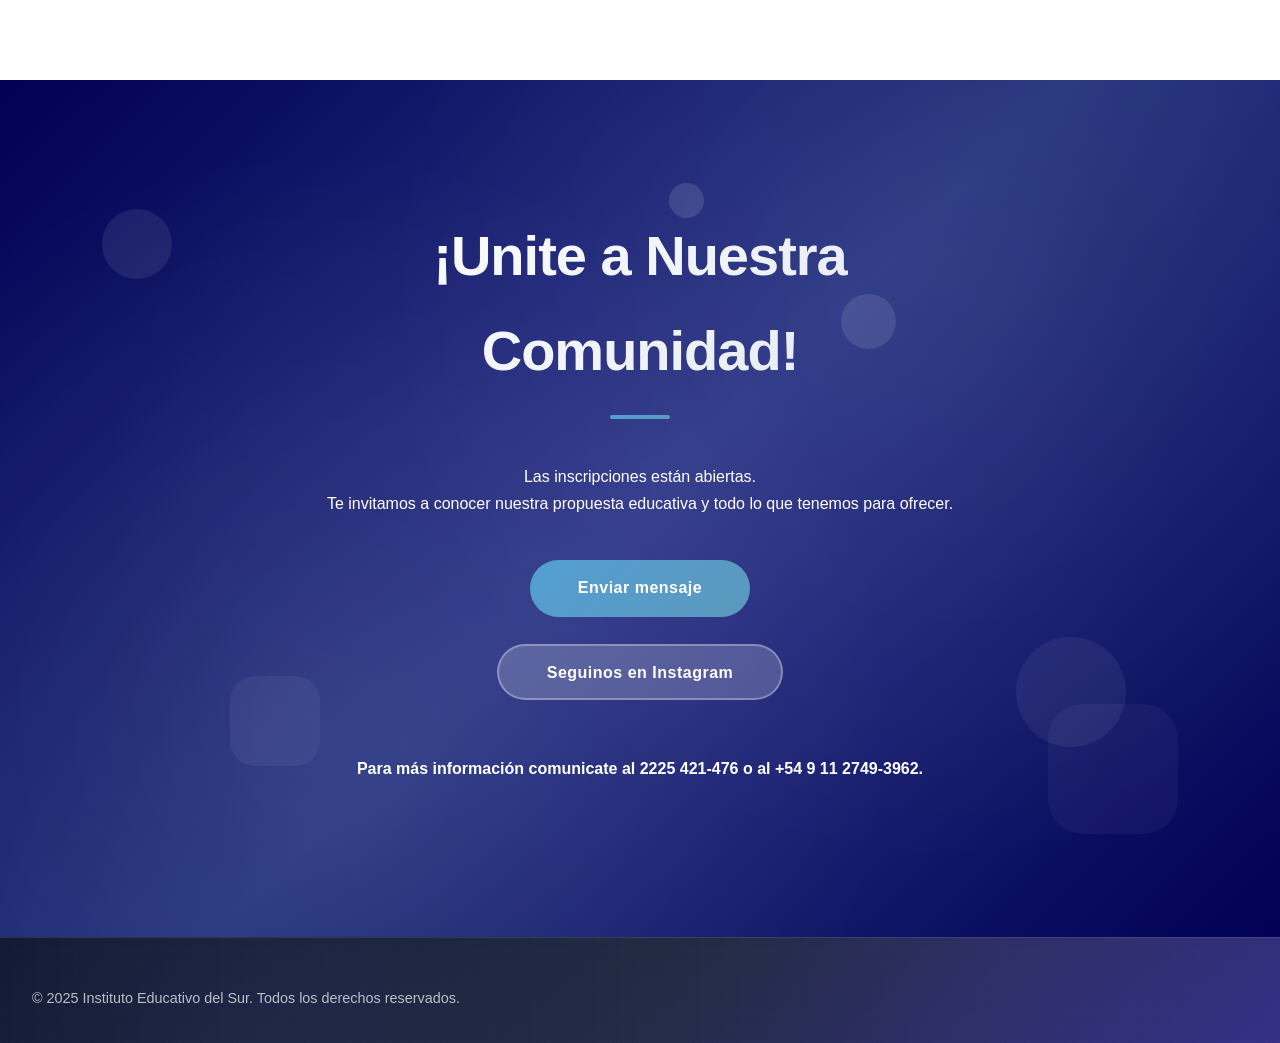
==== commit 7b7654a6: "Add files via upload" ====
--- a/index.html
+++ b/index.html
@@ -51,7 +51,8 @@
             <div class="shape shape-6"></div>
         </div>
         <div class="hero-content">
-            <div class="hero-subtitle">Instituto Educativo del Sur</div>
+
+            <div class="hero-subtitle"><img src="images/Logo 1.png" style="width: 80px;          "     href="#home"      > <br> <br> Instituto Educativo del Sur</div>
             <h1>Educamos pensando en el futuro</h1>
             <p class="subtitle">Más de 10 años de compromiso con la educación nos ha convertido en una comunidad donde cada alumno forma parte de una gran familia. Te invitamos a ser parte de nuestra comunidad.</p>
             <a href="#portfolio" class="cta-button">Conocé nuestros niveles</a>
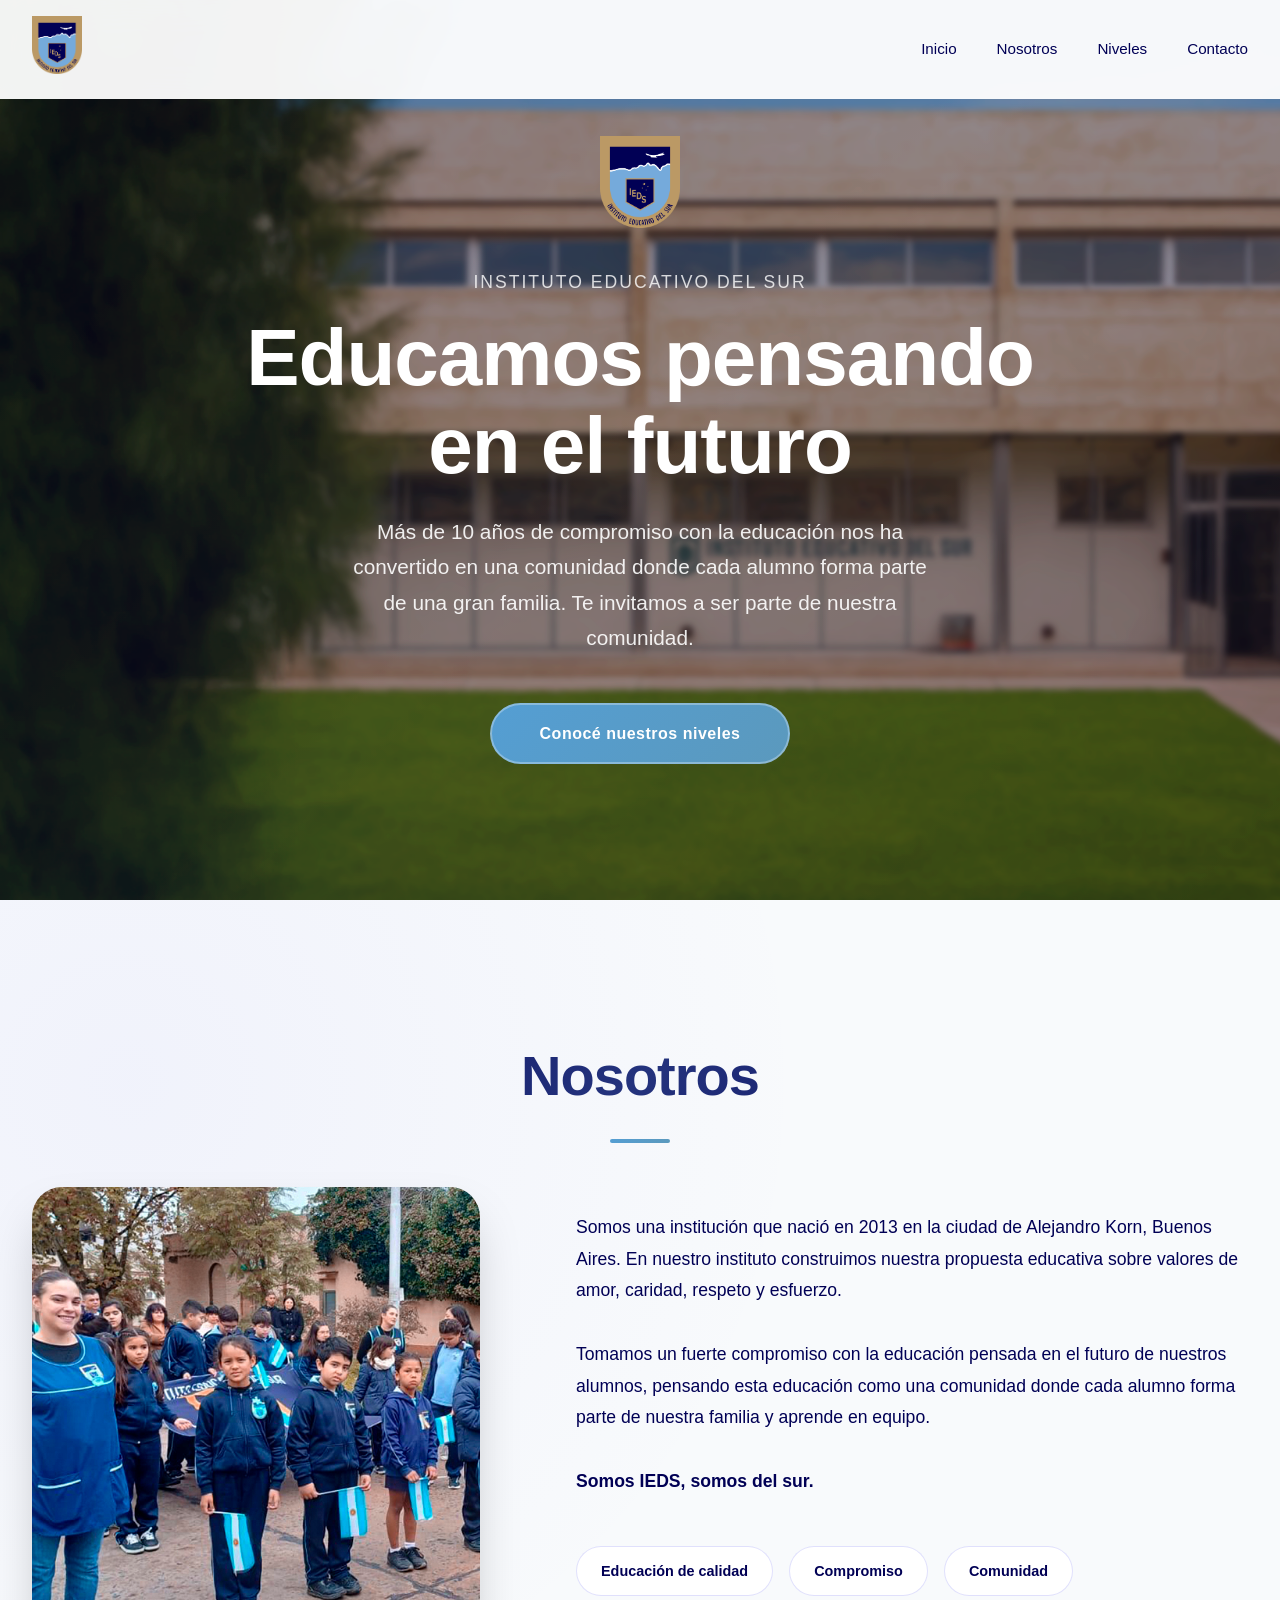
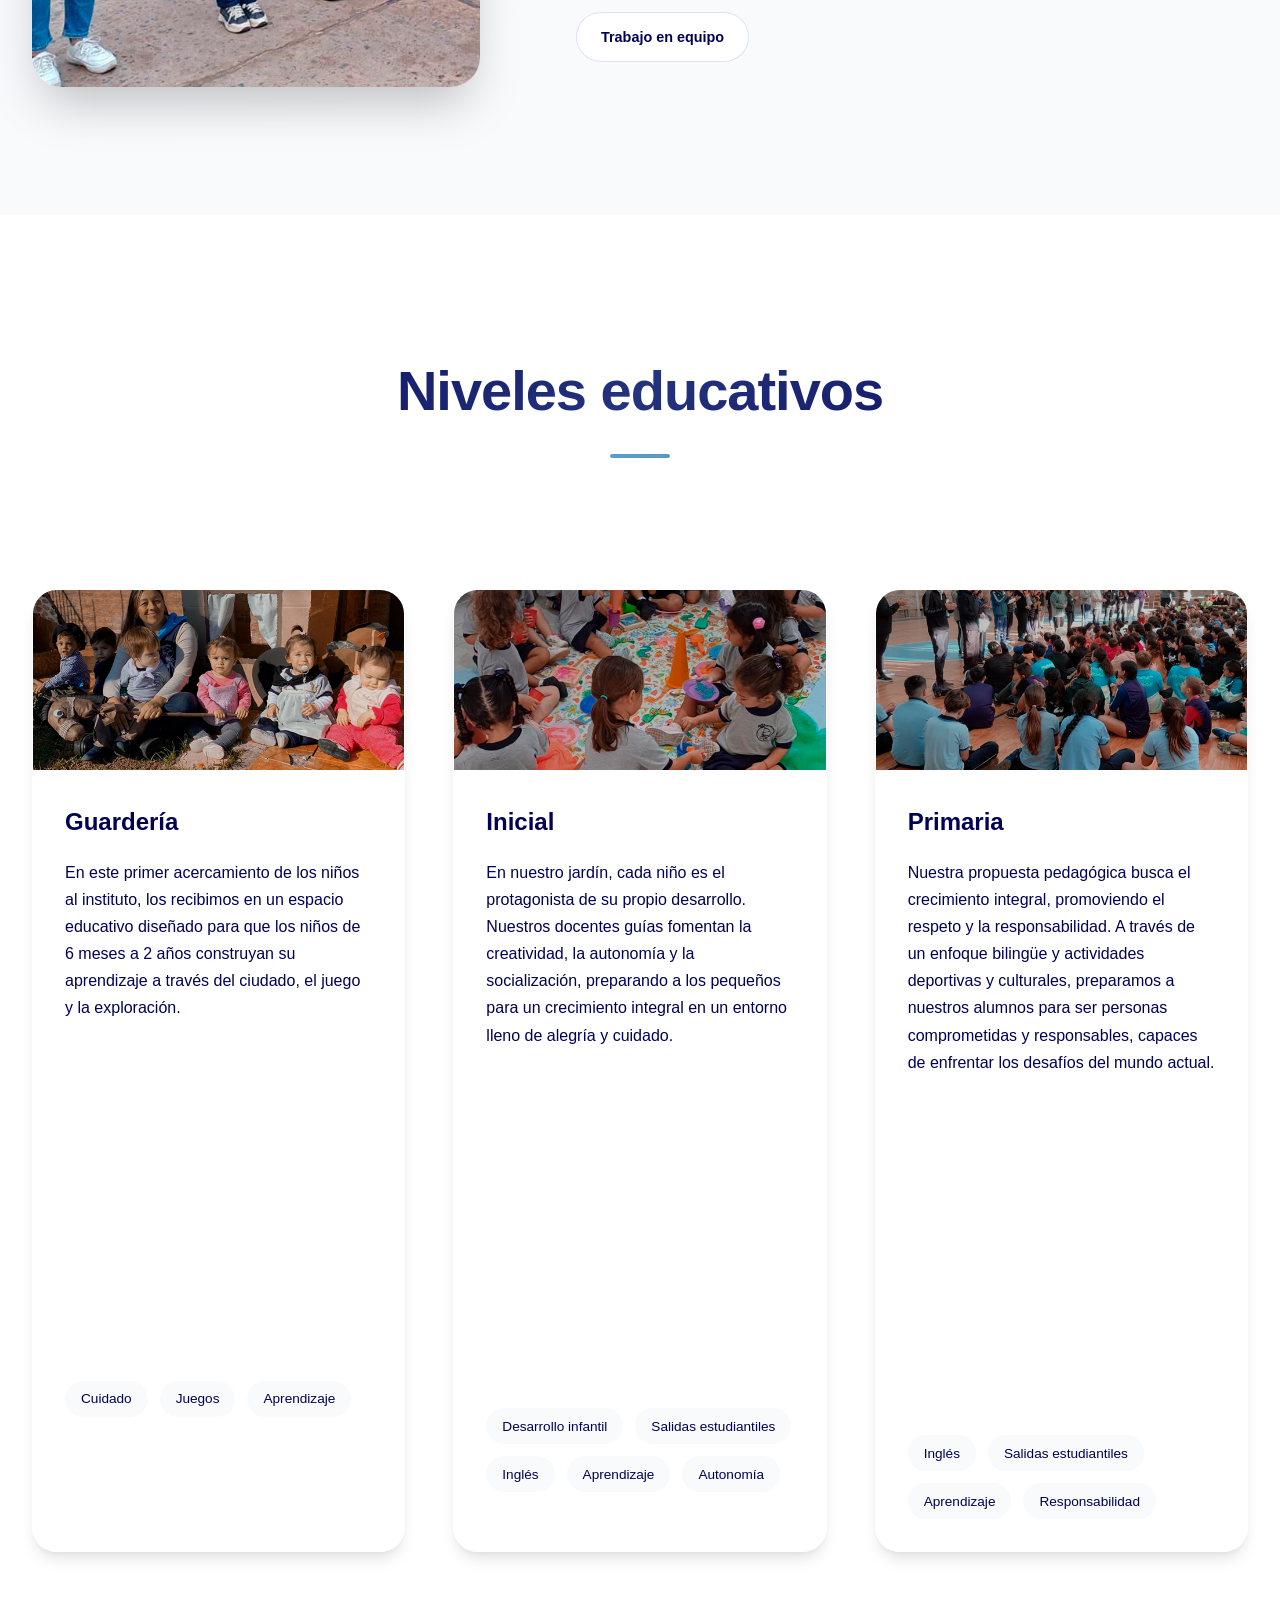
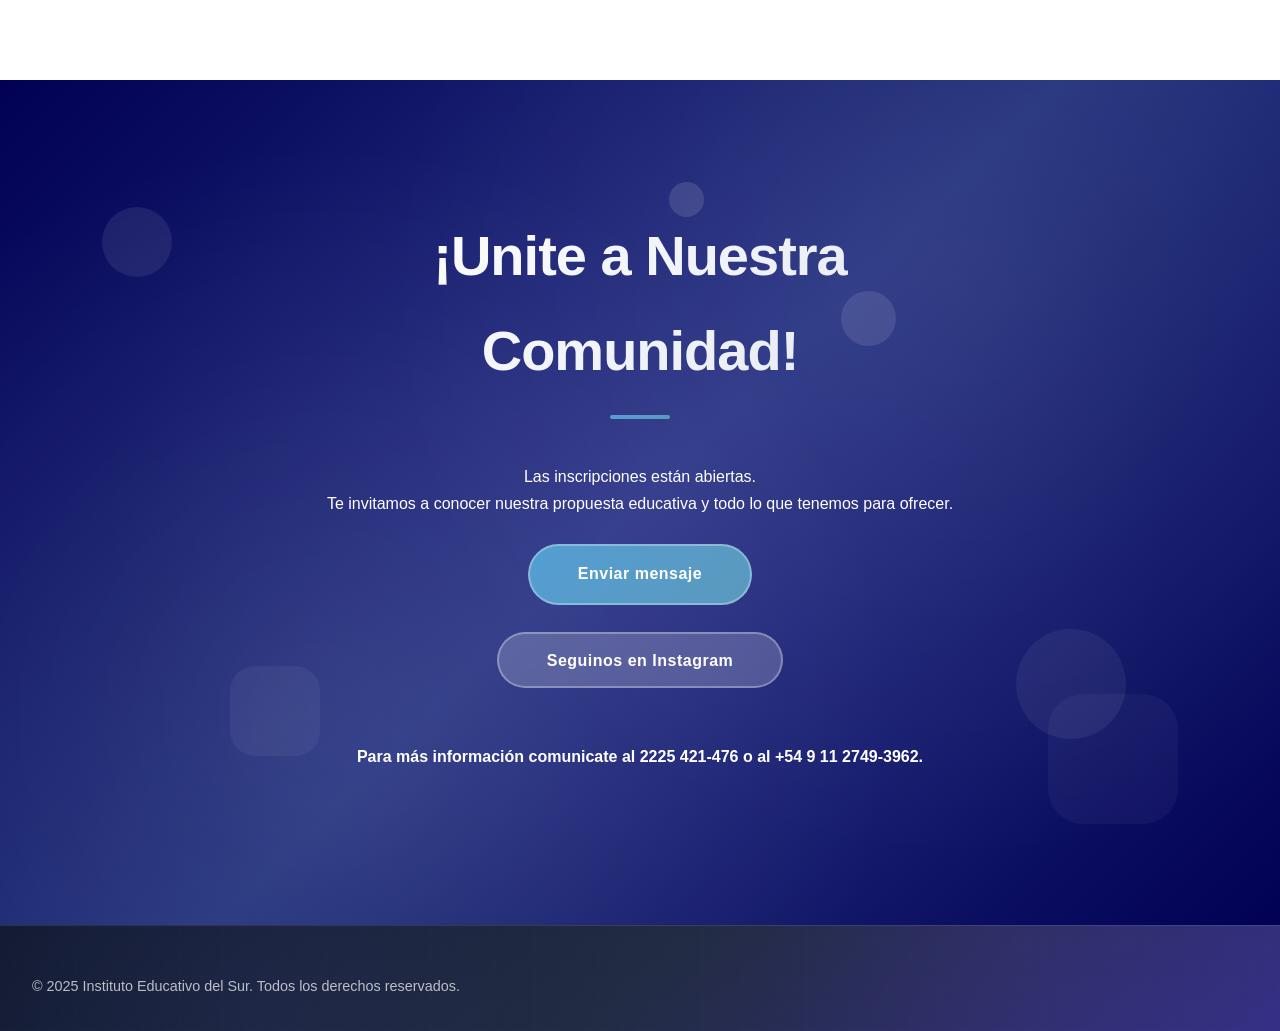
==== commit dc5c1fe2: "Add files via upload" ====
--- a/index.html
+++ b/index.html
@@ -55,7 +55,9 @@
             <div class="hero-subtitle"><img src="images/Logo 1.png" style="width: 80px;          "     href="#home"      > <br> <br> Instituto Educativo del Sur</div>
             <h1>Educamos pensando en el futuro</h1>
             <p class="subtitle">Más de 10 años de compromiso con la educación nos ha convertido en una comunidad donde cada alumno forma parte de una gran familia. Te invitamos a ser parte de nuestra comunidad.</p>
-            <a href="#portfolio" class="cta-button">Conocé nuestros niveles</a>
+            <button class="submit-btn" > <a href="#portfolio" style="color: white;text-decoration: none;">Conocé nuestros niveles </a></button>
+
+
         </div>
 
     </section>
--- a/templatemo-personal-style.css
+++ b/templatemo-personal-style.css
@@ -987,8 +987,12 @@
             font-size: 1rem;
             font-weight: 600;
             cursor: pointer;
+           transform: translateY(30px);
+            opacity: 0;
+            animation: fadeInUp 1s ease 0.8s forwards;
             transition: all 0.4s cubic-bezier(0.4, 0, 0.2, 1);
-            margin-top: 1rem;
+            border: 2px solid rgba(255, 255, 255, 0.3);
+            backdrop-filter: blur(10px);
             letter-spacing: 0.5px;
         }
 
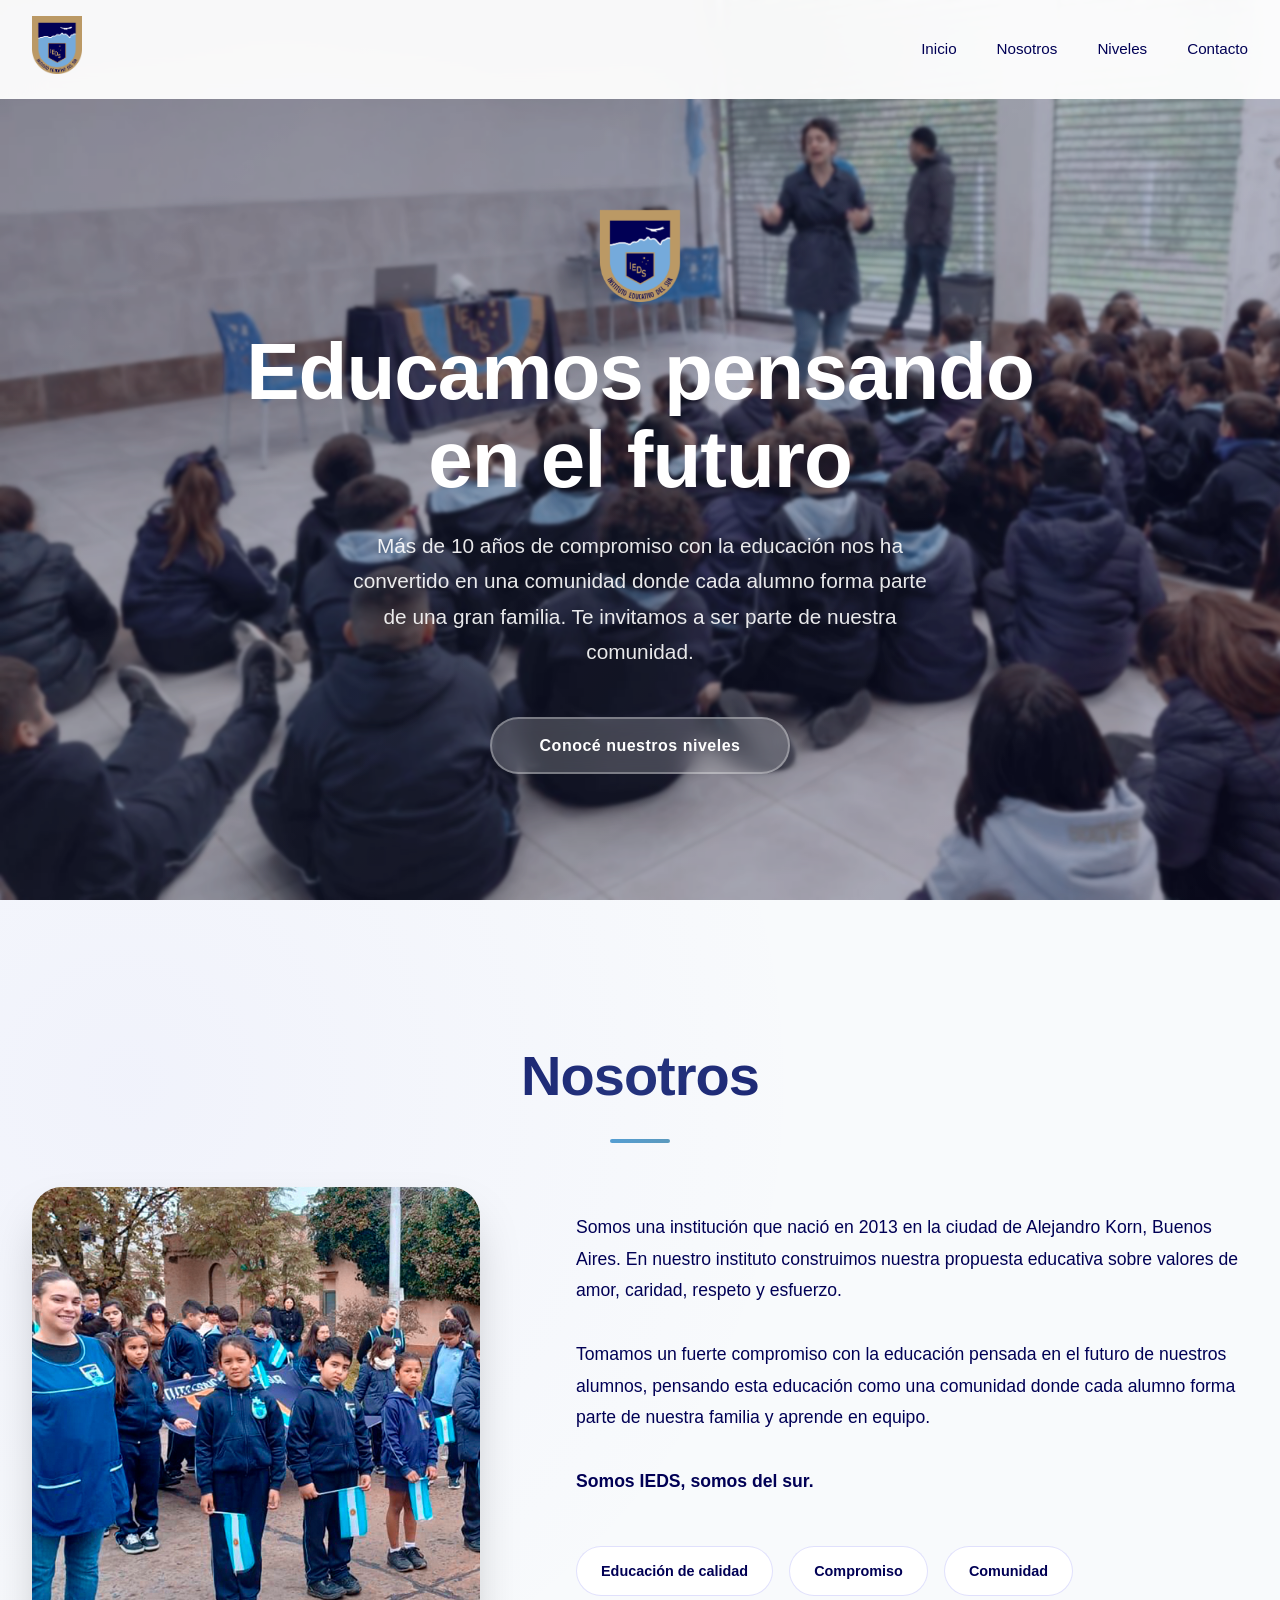
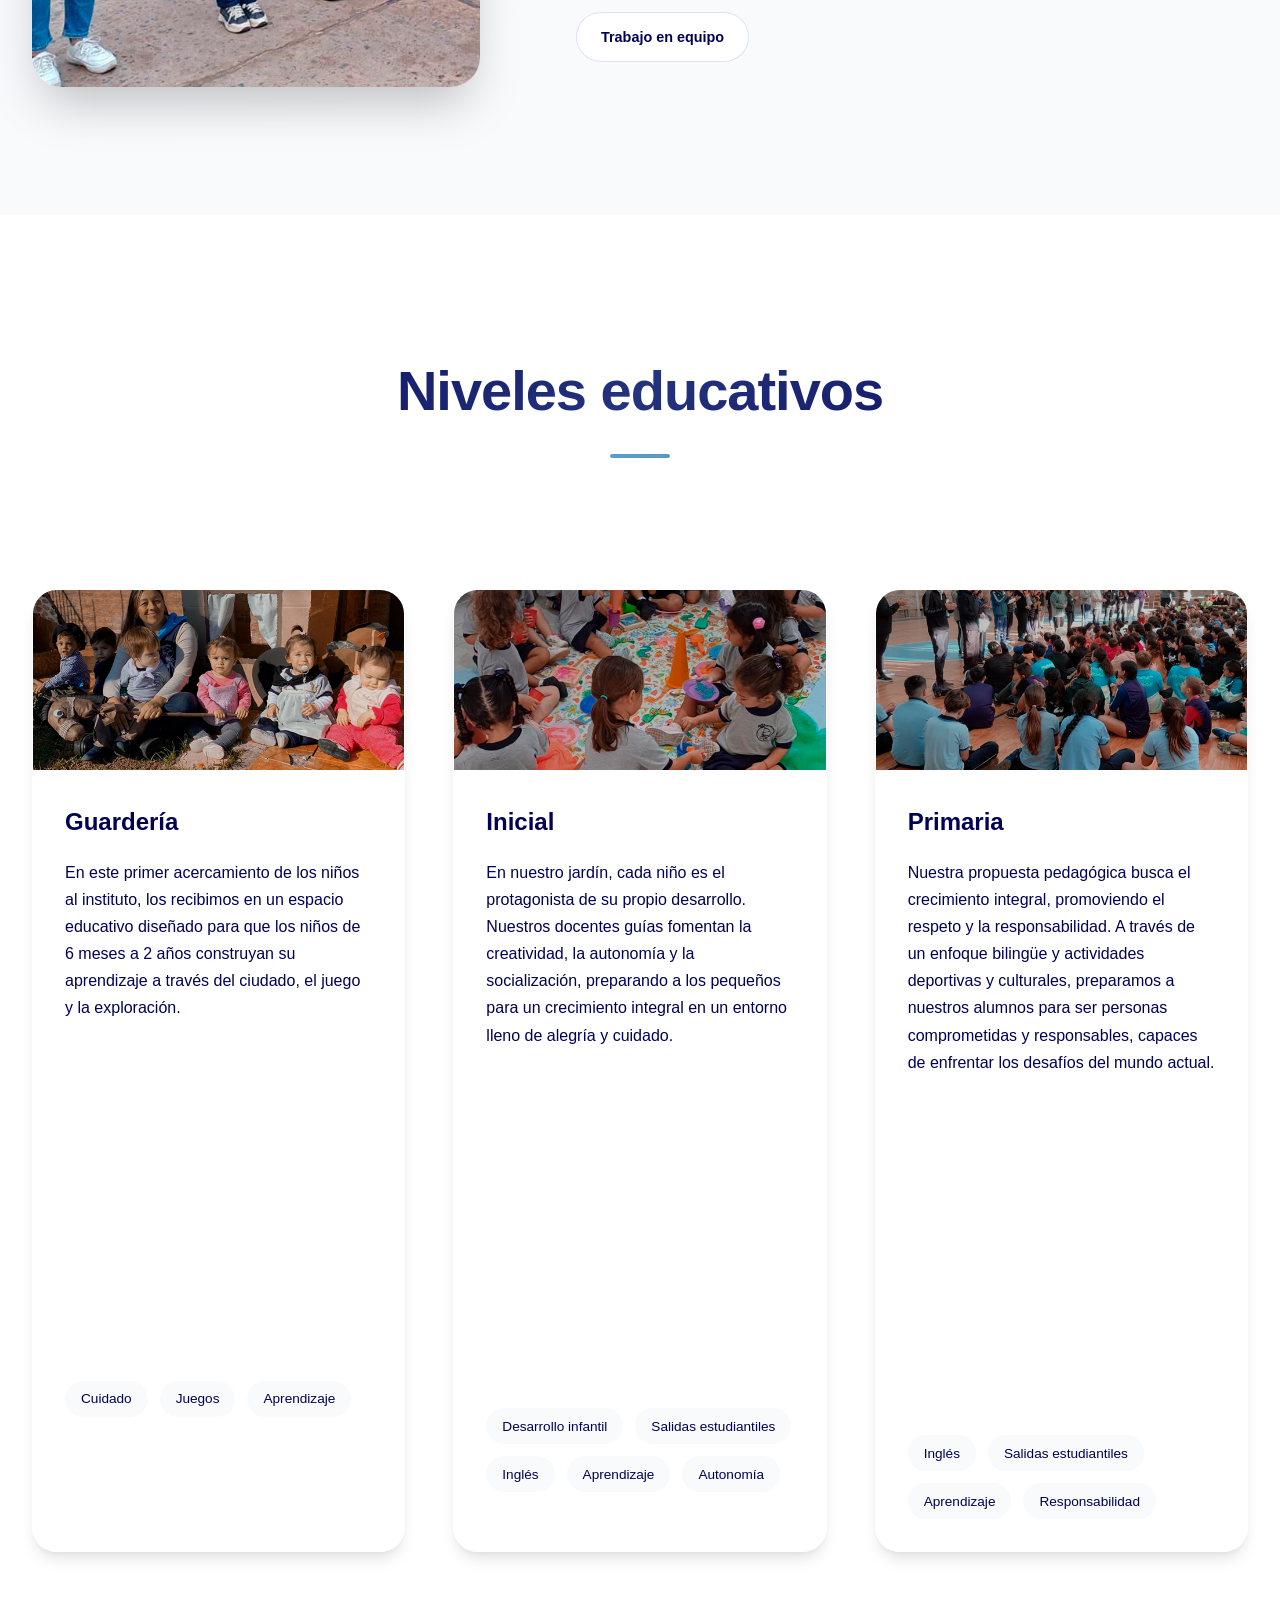
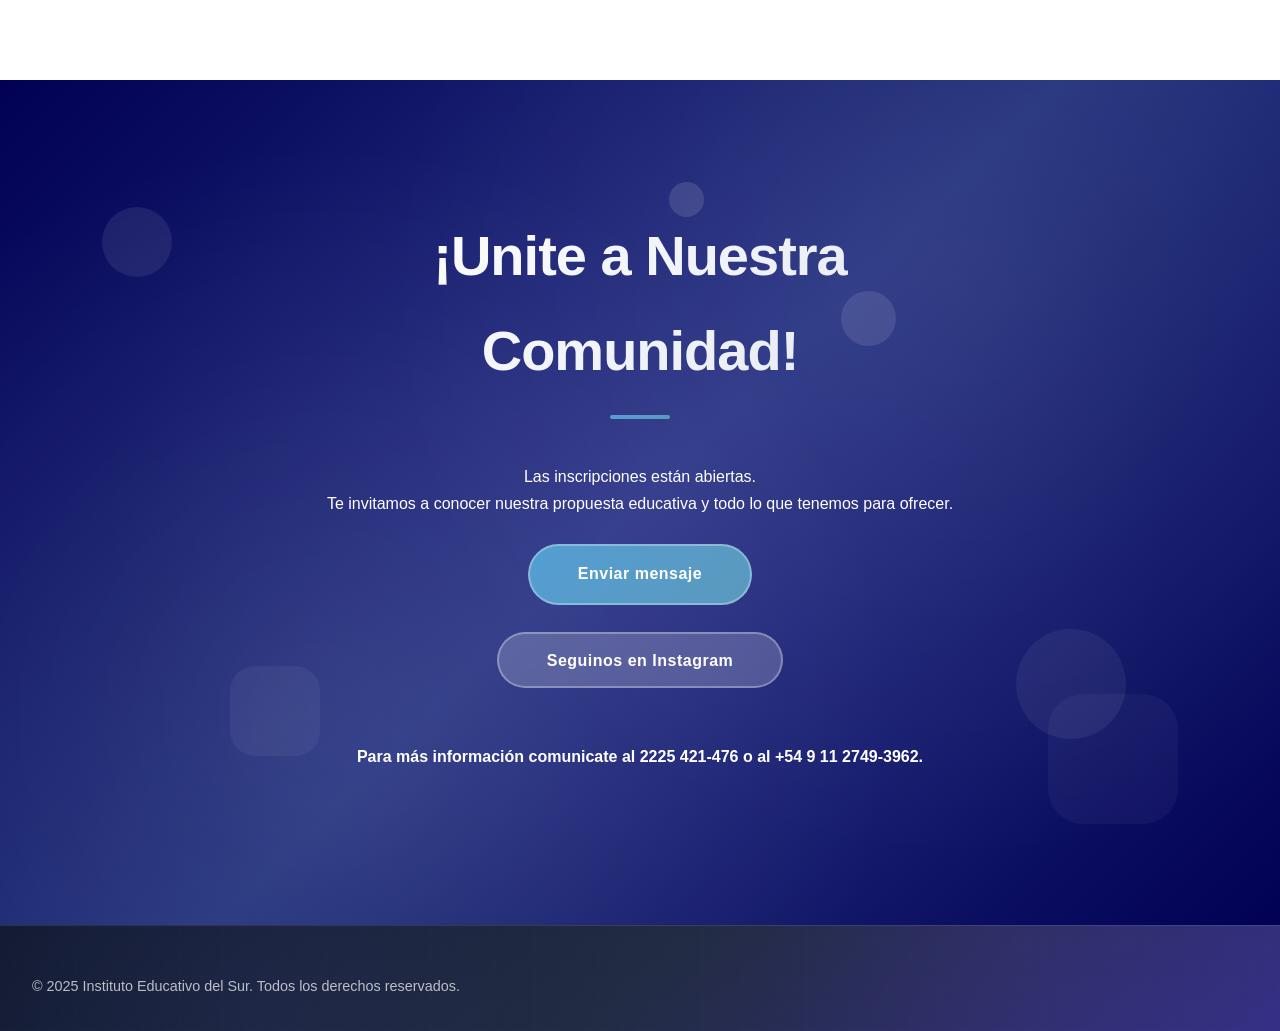
==== commit fde7cad4: "Add files via upload" ====
--- a/index.html
+++ b/index.html
@@ -2,20 +2,18 @@
 <html lang="es">
 <head>
     <meta charset="UTF-8">
-    <link rel="icon" type="image/x-icon" href="/images/favicon.ico">
+       <link rel="icon" type="image/x-icon" href="/images/Group-168.ico">
     <meta name="viewport" content="width=device-width, initial-scale=1.0">
     <title>Instituto Educativo del Sur</title>
+ 
     <link href="templatemo-personal-style.css" rel="stylesheet">
-
-    <link rel="icon" type="image/x-icon" href="/images/Group-168.ico">
-
 
 </head>
 <body>
     <!-- Navigation -->
     <nav id="navbar">
         <div class="nav-container">
-            <div> <img src="images/Logo 1.png" style="width: 50px;          "     href="#home"      > </div>
+            <div> <img src="images/Logo 1.png" style="width: 50px;" href="#home" > </div>
             <ul class="nav-links">
                 <li><a href="#home">Inicio</a></li>
                 <li><a href="#about">Nosotros</a></li>
@@ -51,11 +49,11 @@
             <div class="shape shape-6"></div>
         </div>
         <div class="hero-content">
-
-            <div class="hero-subtitle"><img src="images/Logo 1.png" style="width: 80px;          "     href="#home"      > <br> <br> Instituto Educativo del Sur</div>
+<br><br>
+            <div class="hero-subtitle"> <br><img src="images/Logo 1.png" style="width: 80px;          "     href="#home"      > <br> </div>
             <h1>Educamos pensando en el futuro</h1>
             <p class="subtitle">Más de 10 años de compromiso con la educación nos ha convertido en una comunidad donde cada alumno forma parte de una gran familia. Te invitamos a ser parte de nuestra comunidad.</p>
-            <button class="submit-btn" > <a href="#portfolio" style="color: white;text-decoration: none;">Conocé nuestros niveles </a></button>
+           <a href="#portfolio" style="color: white;text-decoration: none;"  class="cta-button">Conocé nuestros niveles </a>
 
 
         </div>
@@ -162,7 +160,7 @@
                 
                     <button type="submit" class="submit-btn" > <a href="http://wa.me/+5491127493962" style="color: white;text-decoration: none;">Enviar mensaje </a></button> <br><br>
                     <a href="https://www.instagram.com/institutoeducativodelsur/profilecard/?igsh=bHcyMGVidzZ5OGd4" class="cta-button">Seguinos en Instagram </a> <br><br><br>
-                <p>    <strong>Para más información comunicate al 2225 421-476 o al +54 9 11 2749-3962.</strong> <br><br></p>
+                <p class="fade-in" style="text-decoration: none;">    <strong>Para más información comunicate al 2225 421-476 o al +54 9 11 2749-3962.</strong> <br><br></p>
                 
             </div>
         </div>
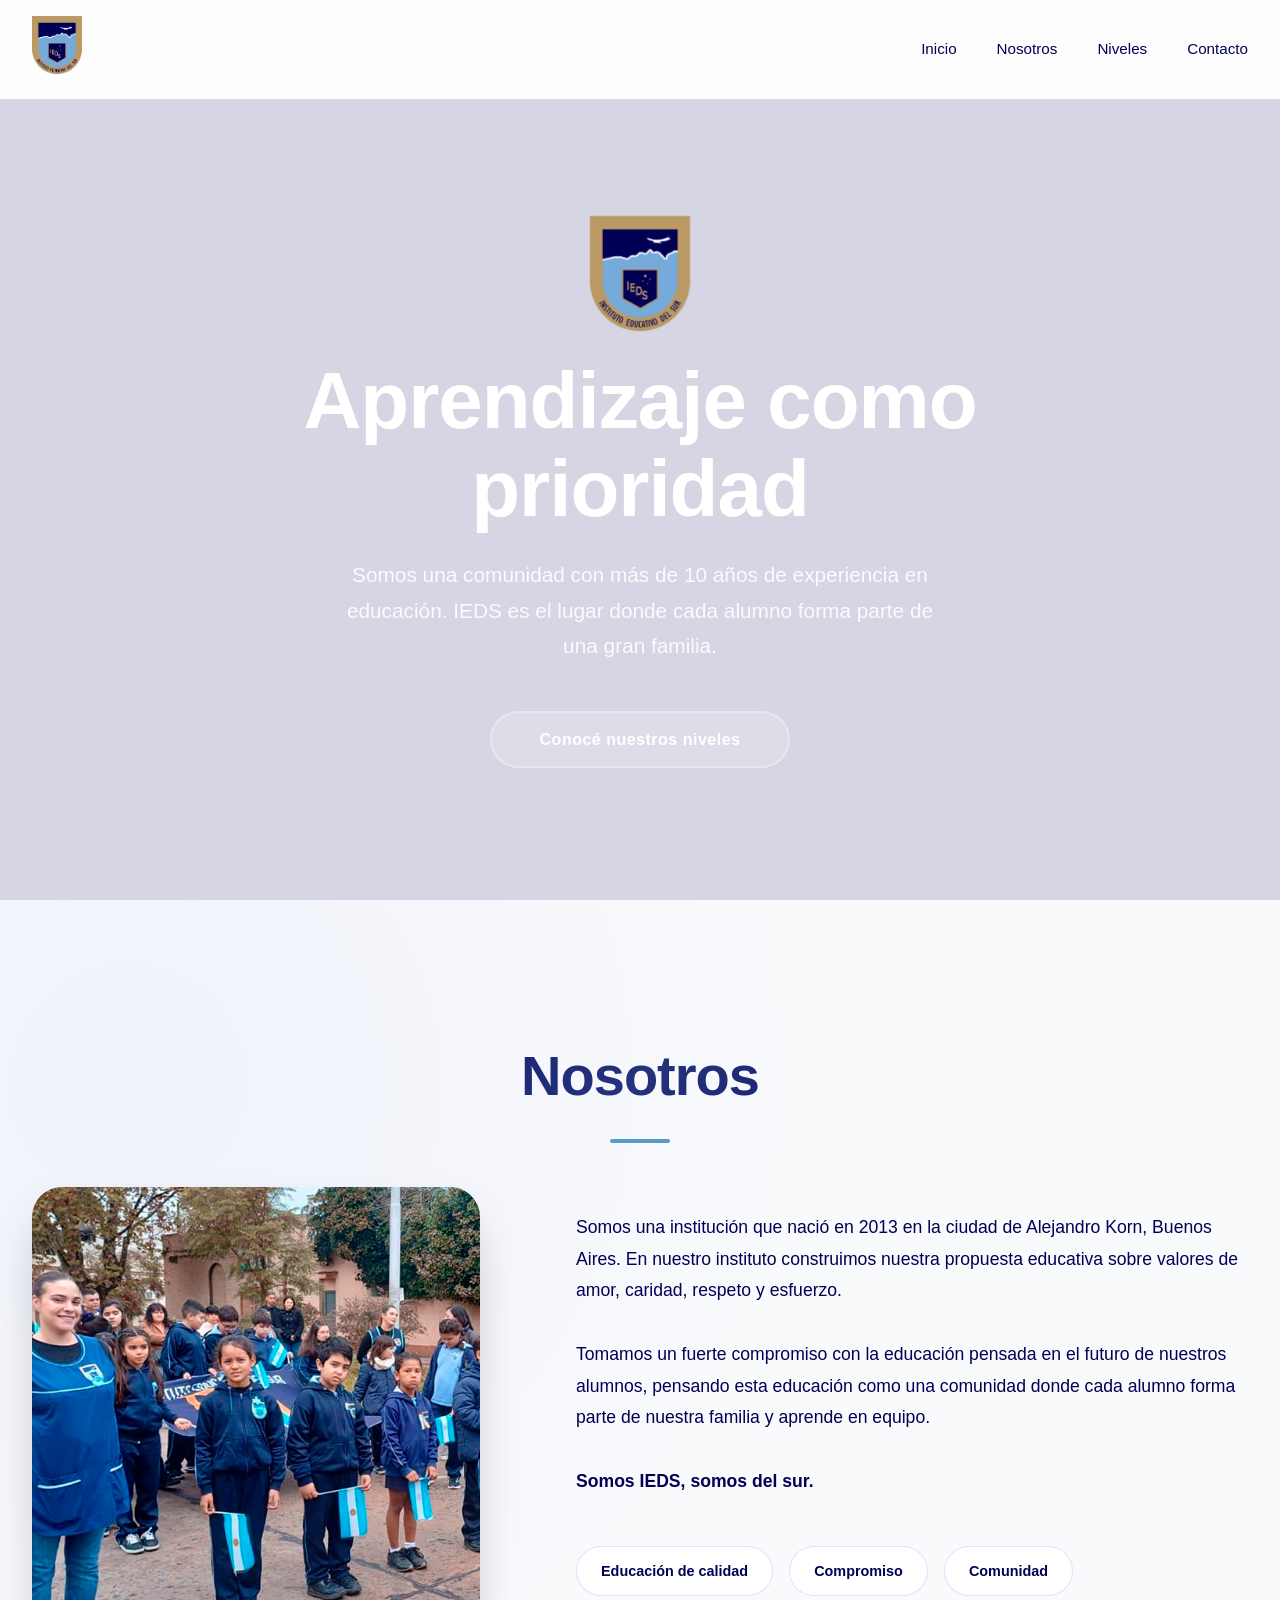
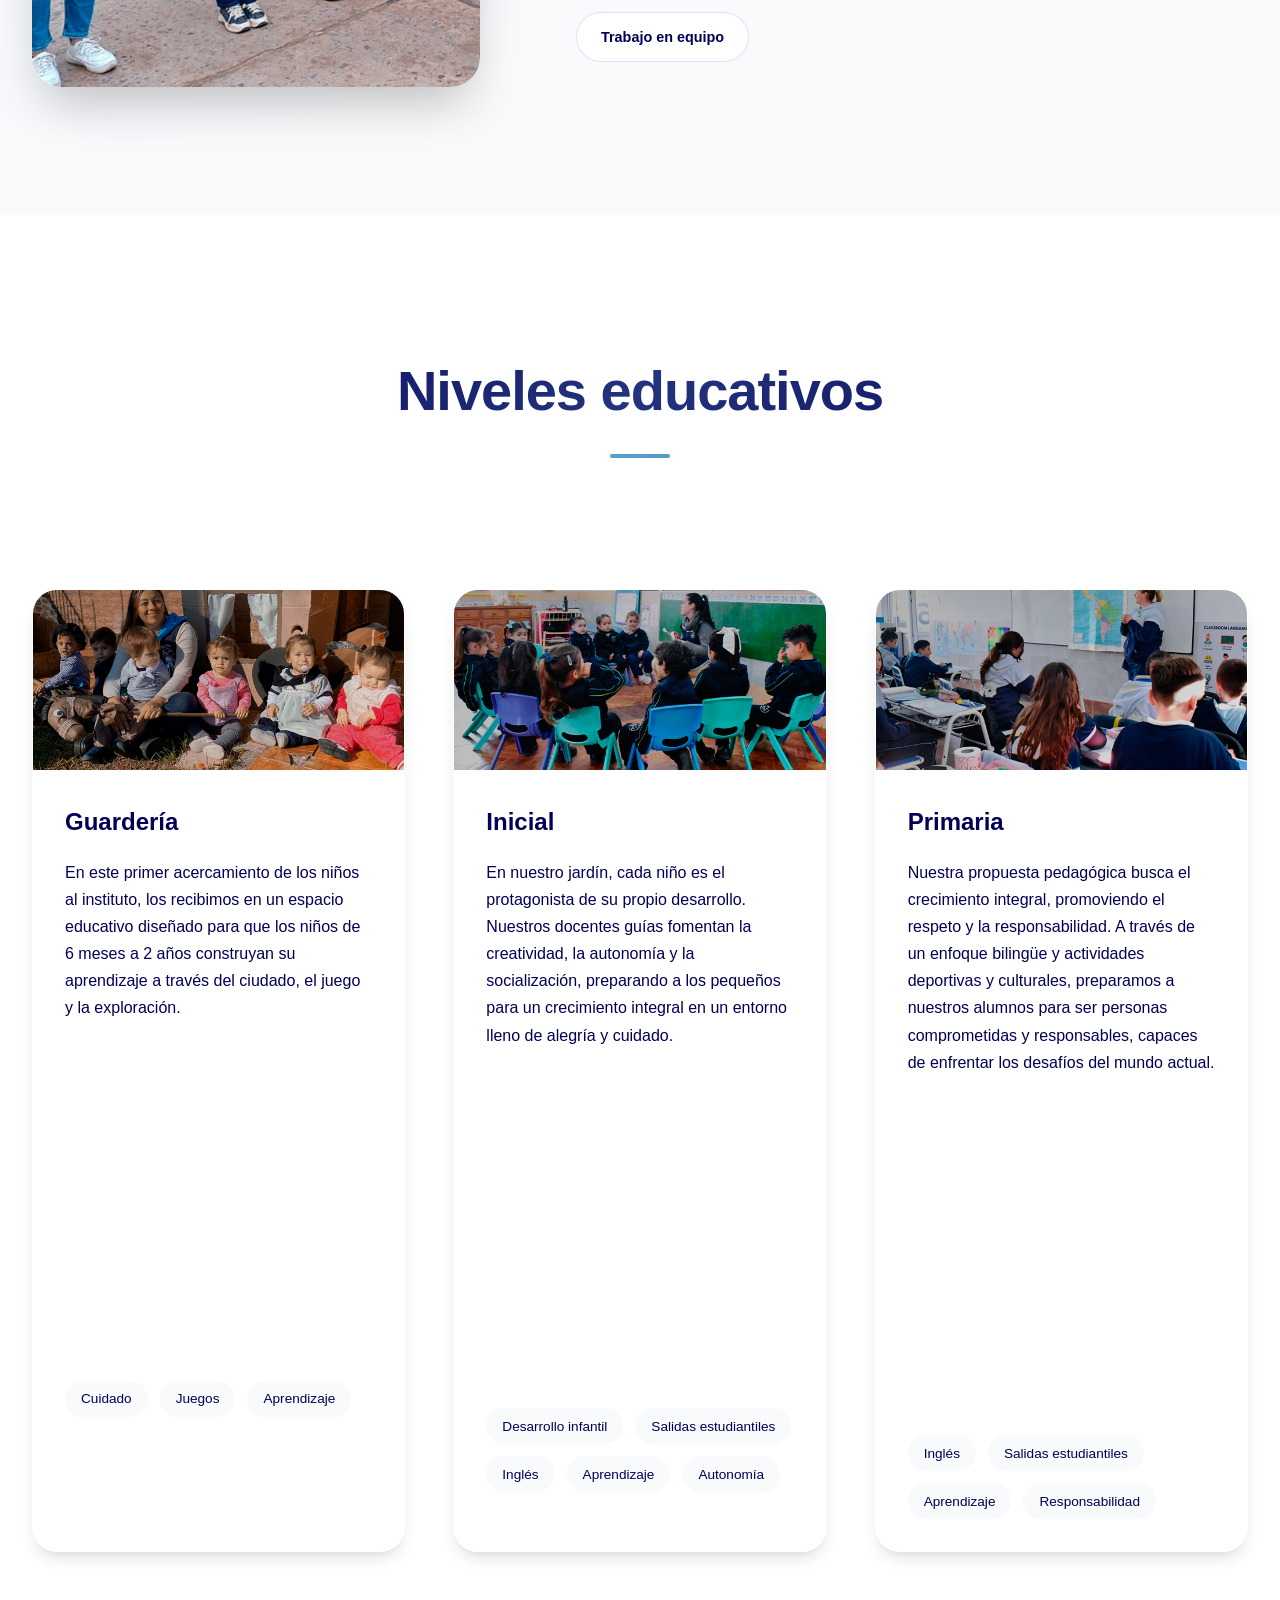
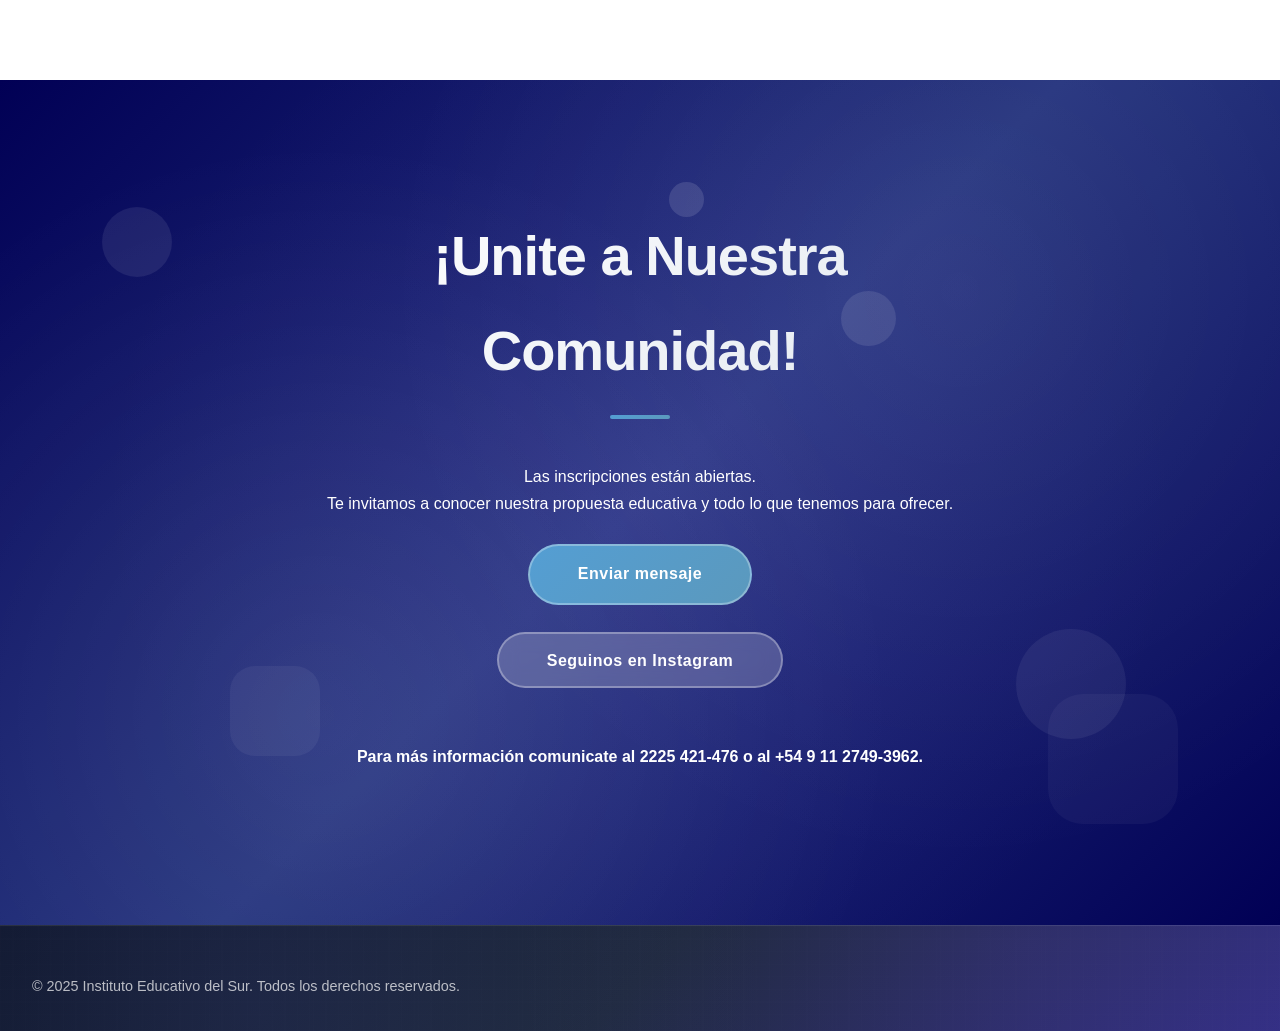
==== commit ceb45c14: "Add files via upload" ====
--- a/index.html
+++ b/index.html
@@ -40,19 +40,22 @@
 
     <!-- Hero Section -->
     <section id="home" class="hero">
-        <div class="floating-shapes">
-            <div class="shape shape-1"></div>
-            <div class="shape shape-2"></div>
-            <div class="shape shape-3"></div>
-            <div class="shape shape-4"></div>
-            <div class="shape shape-5"></div>
-            <div class="shape shape-6"></div>
-        </div>
-        <div class="hero-content">
+
+        
+     <video autoplay muted loop id="myVideo">
+  <source src="images/IMG_7818.mp4" type="video/mp4">
+</video> 
+
+           
+    
+        <div class="hero-content"> 
+
+           
 <br><br>
-            <div class="hero-subtitle"> <br><img src="images/Logo 1.png" style="width: 80px;          "     href="#home"      > <br> </div>
-            <h1>Educamos pensando en el futuro</h1>
-            <p class="subtitle">Más de 10 años de compromiso con la educación nos ha convertido en una comunidad donde cada alumno forma parte de una gran familia. Te invitamos a ser parte de nuestra comunidad.</p>
+            <div class="hero-subtitle">     
+<br><img src="images/Logo 1.png" style="width: 100px;          "     href="#home"      > <br> </div>
+            <h1>Aprendizaje como prioridad</h1>
+            <p class="subtitle"> Somos una comunidad con más de 10 años de experiencia en educación. IEDS es el lugar donde cada alumno forma parte de una gran familia. </p>
            <a href="#portfolio" style="color: white;text-decoration: none;"  class="cta-button">Conocé nuestros niveles </a>
 
 
@@ -64,6 +67,8 @@
     <section id="about" class="about">
         <div class="container">
             <h2 class="section-title fade-in">Nosotros</h2>
+
+
             <div class="about-content">
                 <div class="about-image slide-in-left"></div>
                 <div class="about-text slide-in-right">
--- a/templatemo-personal-style.css
+++ b/templatemo-personal-style.css
@@ -318,13 +318,30 @@
             transform: scale(1.05);
         }
 
+        #myVideo {
+position: fixed;
+
+right: 0;
+
+bottom: 0;
+
+min-width: 100%;
+
+min-height: 100%;
+
+z-index: -1;
+
+object-fit: cover;
+
+}
+
         /* Hero Section */
         .hero {
             height: 100vh;
             display: flex;
             align-items: center;
             justify-content: center;
-            background: var(--gradient-elegant);
+            background-color: #0100552a;
             position: relative;
             overflow: hidden;
         }
@@ -336,7 +353,7 @@
             left: 0;
             right: 0;
             bottom: 0;
-            background: url(images/ChatGPT\ Image\ 5\ ago\ 2025\,\ 09_49_08\ a.m.\ copia.png);
+            background: url(images/IMG_7818.mp4);
             background-size: cover;
             opacity: 0.8;
         }
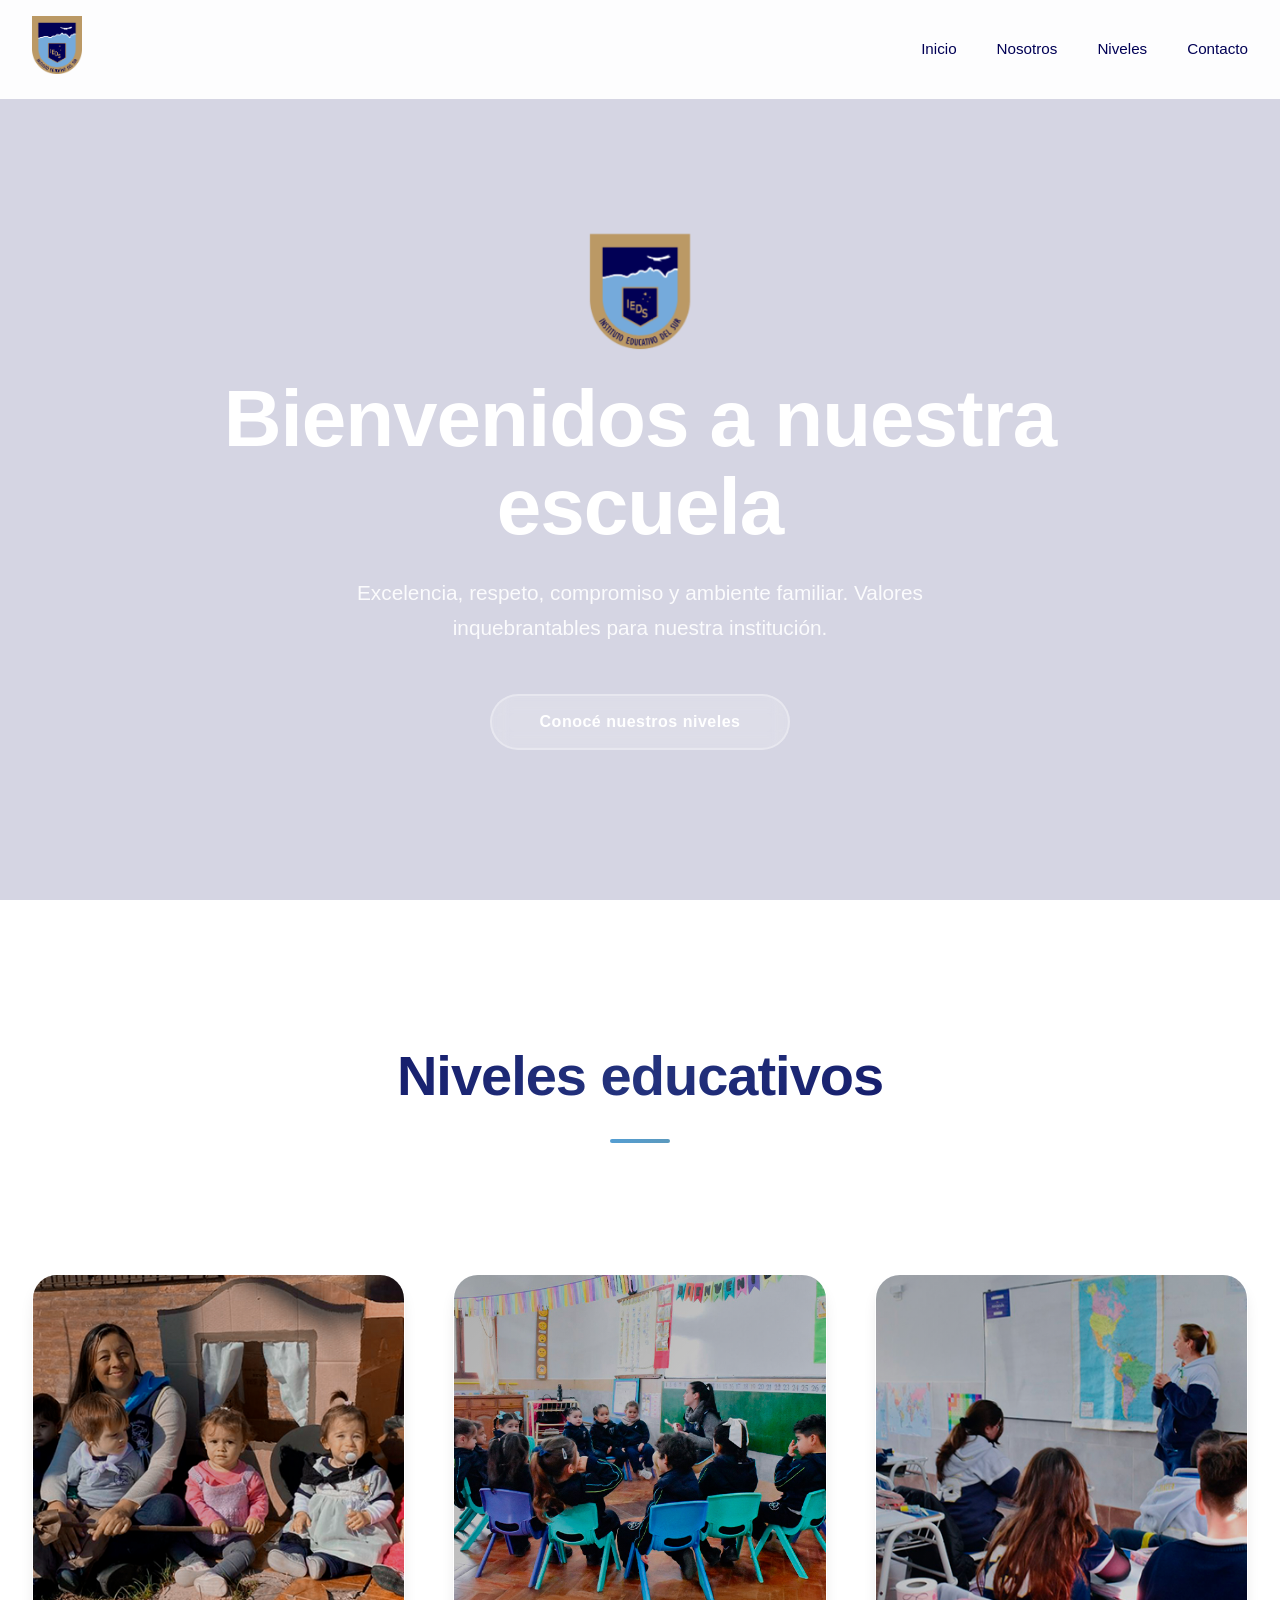
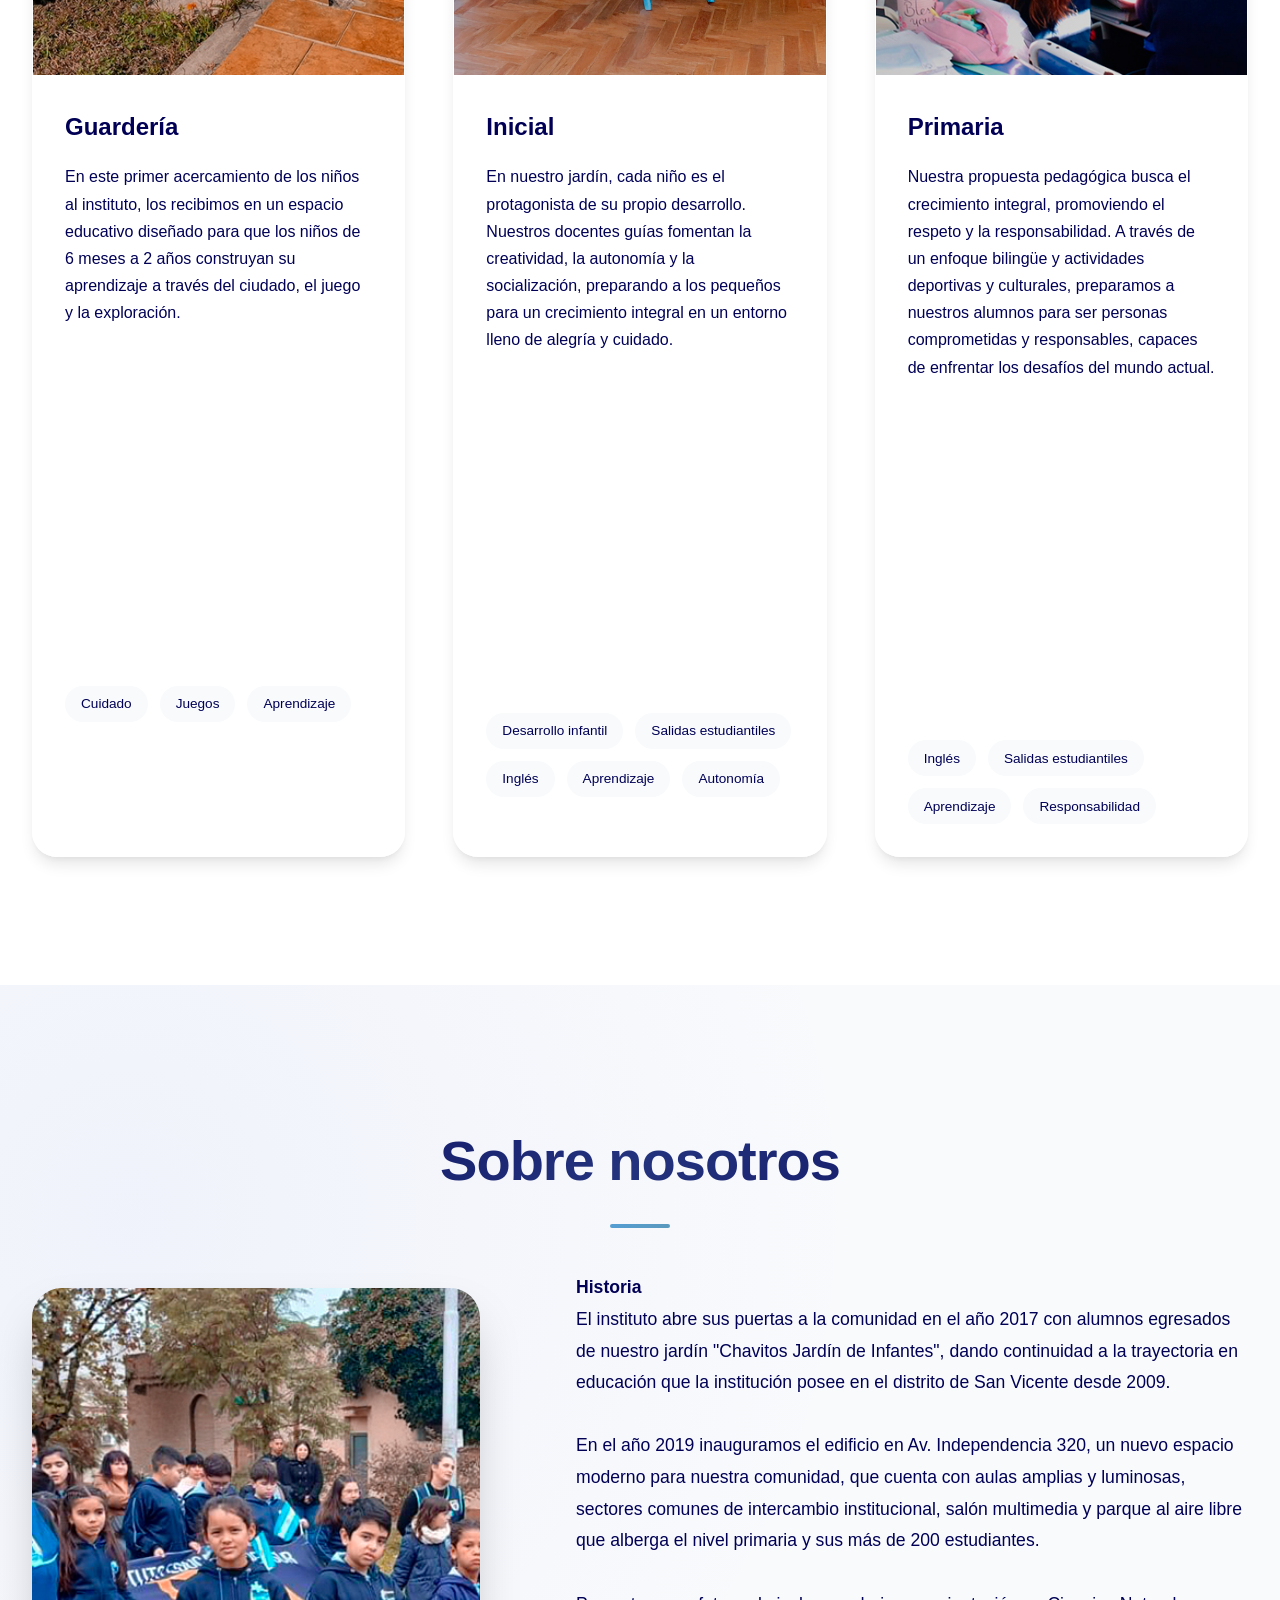
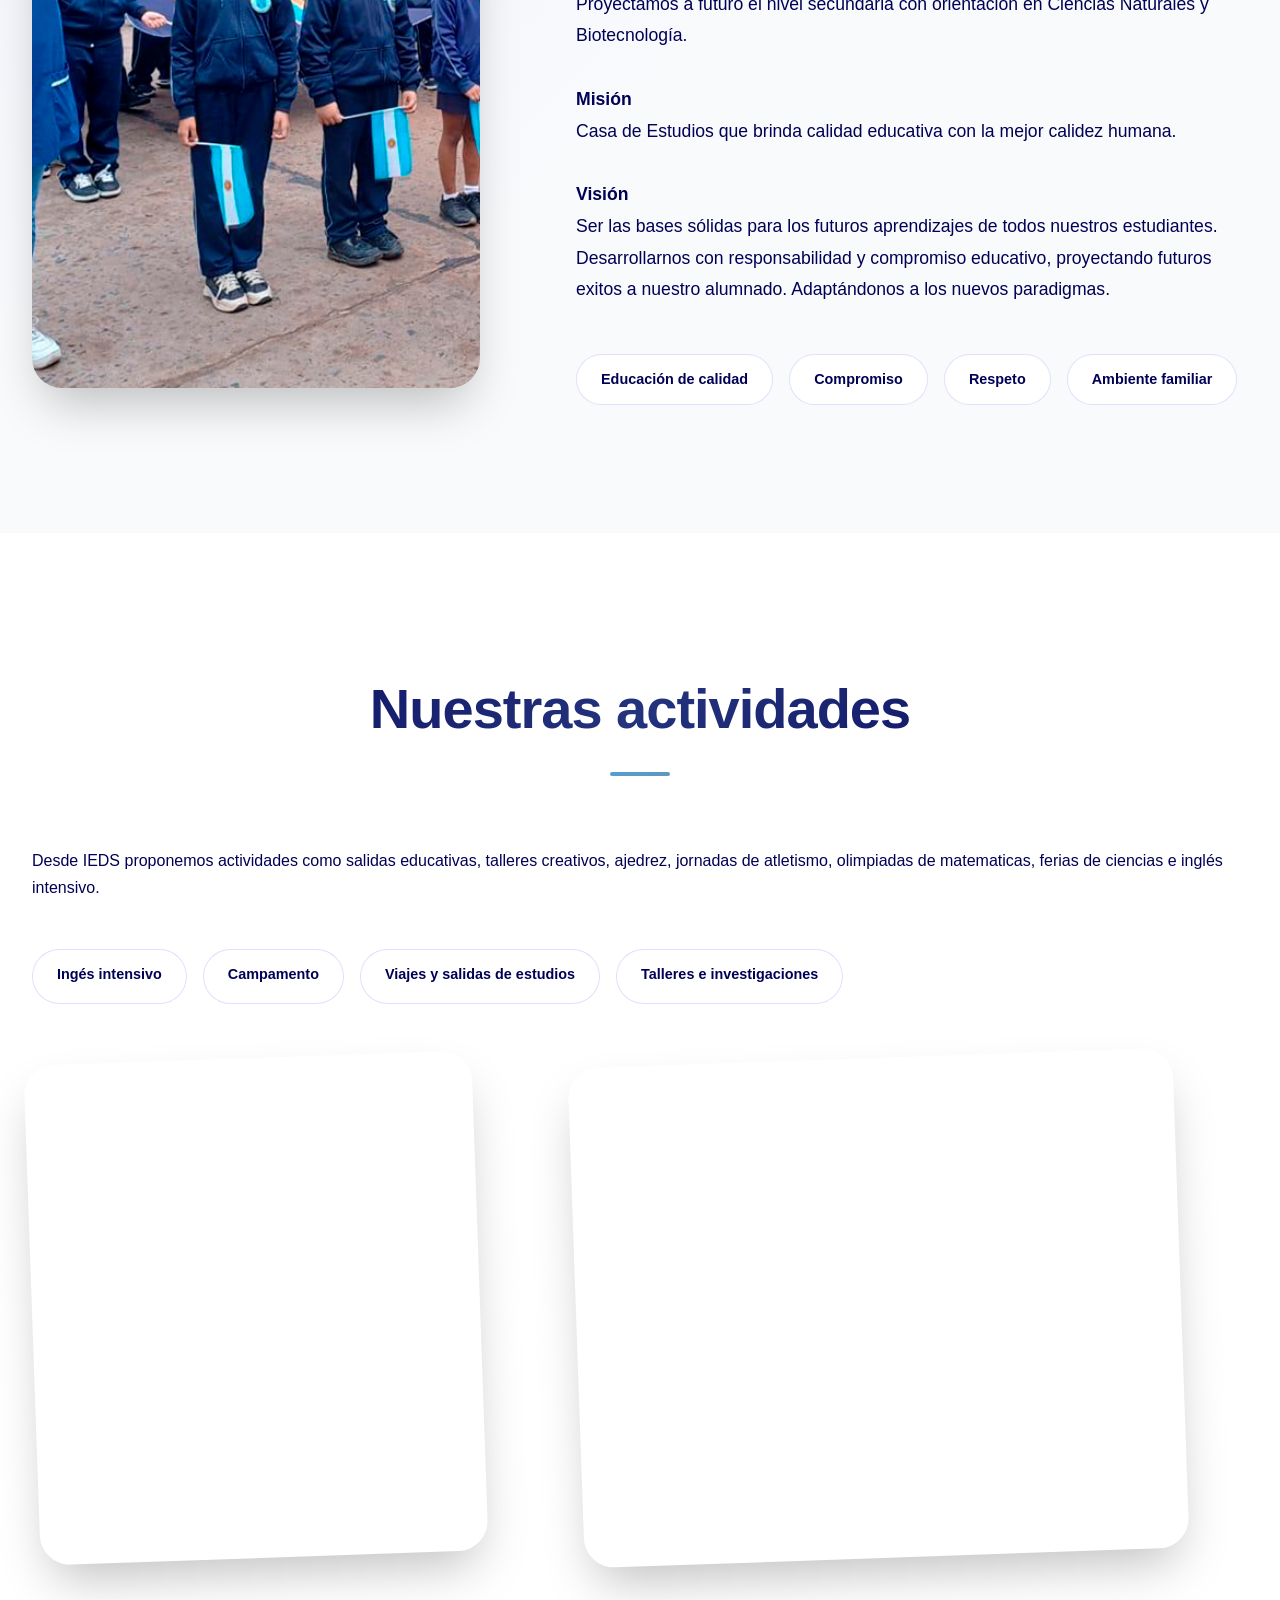
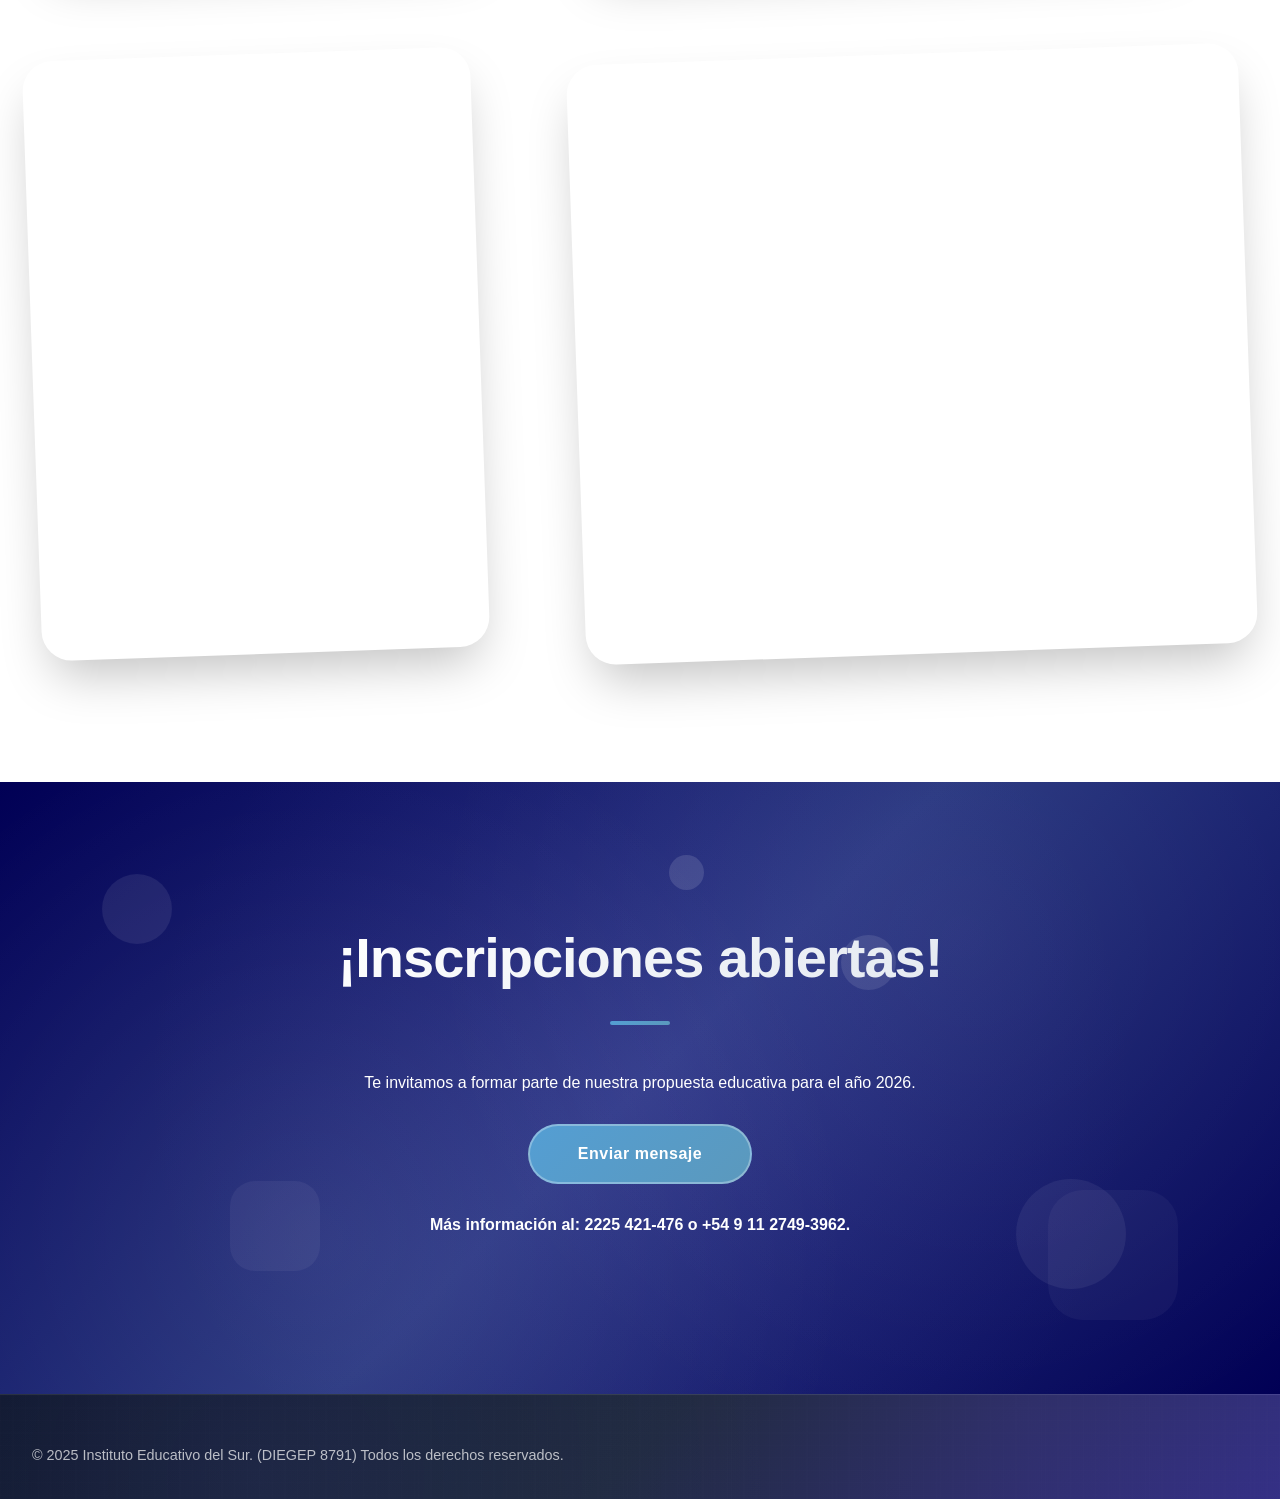
==== commit 63d53c9a: "Add files via upload" ====
--- a/index.html
+++ b/index.html
@@ -54,40 +54,15 @@
 <br><br>
             <div class="hero-subtitle">     
 <br><img src="images/Logo 1.png" style="width: 100px;          "     href="#home"      > <br> </div>
-            <h1>Aprendizaje como prioridad</h1>
-            <p class="subtitle"> Somos una comunidad con más de 10 años de experiencia en educación. IEDS es el lugar donde cada alumno forma parte de una gran familia. </p>
+            <h1>Bienvenidos a nuestra escuela</h1>
+            <p class="subtitle"> Excelencia, respeto, compromiso y ambiente familiar. Valores inquebrantables para nuestra institución. </p>
            <a href="#portfolio" style="color: white;text-decoration: none;"  class="cta-button">Conocé nuestros niveles </a>
 
 
         </div>
 
     </section>
-
-    <!-- About Section -->
-    <section id="about" class="about">
-        <div class="container">
-            <h2 class="section-title fade-in">Nosotros</h2>
-
-
-            <div class="about-content">
-                <div class="about-image slide-in-left"></div>
-                <div class="about-text slide-in-right">
-                    <p>Somos una institución que nació en 2013 en la ciudad de Alejandro Korn, Buenos Aires. En nuestro instituto construimos nuestra propuesta educativa sobre valores de amor, caridad, respeto y esfuerzo.  </p>
-                    <p>Tomamos un fuerte compromiso con la educación pensada en el futuro de nuestros alumnos, pensando esta educación como una comunidad donde cada alumno forma parte de nuestra familia y aprende en equipo.</p>
-                    <p><strong>Somos IEDS, somos del sur.</strong></p>
-                    <div class="skills">
-                        <span class="skill-tag">Educación de calidad</span>
-                        <span class="skill-tag">Compromiso</span>
-                        <span class="skill-tag">Comunidad</span>
-                        <span class="skill-tag">Trabajo en equipo</span>
-
-                    </div>
-                </div>
-            </div>
-        </div>
-    </section>
-
-    <!-- Portfolio Section -->
+<!-- Portfolio Section -->
     <section id="portfolio" class="portfolio">
         <div class="container">
             <h2 class="section-title fade-in">Niveles educativos</h2> <br><br>
@@ -141,8 +116,72 @@
 
                         </div>
                     </div>
+
+                    
                 </div>
                
+    </section>
+
+    <!-- About Section -->
+    <section id="about" class="about">
+        <div class="container">
+            <h2 class="section-title fade-in">Sobre nosotros</h2>
+
+
+            <div class="about-content">
+                <div class="about-image slide-in-left"></div>
+                <div class="about-text slide-in-right">
+                    <p><strong>Historia</strong> <br>El instituto abre sus puertas a la comunidad en el año 2017 con alumnos egresados de nuestro jardín "Chavitos Jardín de Infantes", dando continuidad a la trayectoria en educación que la institución posee en el distrito de San Vicente desde 2009. <br> <br> En el año 2019 inauguramos el edificio en Av. Independencia 320, un nuevo espacio moderno para nuestra comunidad, que cuenta con aulas amplias y luminosas, sectores comunes de intercambio institucional, salón multimedia y parque al aire libre que alberga el nivel primaria y sus más de 200 estudiantes. <br> <br>Proyectamos a futuro el nivel secundaria con orientación en Ciencias Naturales y Biotecnología.  </p>
+                    <p><strong>Misión</strong><br>Casa de Estudios que brinda calidad educativa con la mejor calidez humana.</p>
+                    <p><strong>Visión</strong><br>Ser las bases sólidas para los futuros aprendizajes de todos nuestros estudiantes. Desarrollarnos con responsabilidad y compromiso educativo, proyectando futuros exitos a nuestro alumnado. Adaptándonos a los nuevos paradigmas.</p>
+
+                   
+                    <div class="skills">
+                        <span class="skill-tag">Educación de calidad</span>
+                        <span class="skill-tag">Compromiso</span>
+                        <span class="skill-tag">Respeto</span>
+                        <span class="skill-tag">Ambiente familiar</span>
+
+                    </div>
+                </div>
+            </div>
+        </div>
+    </section>
+
+    
+     <!-- About Section -->
+ <section id="portfolio" class="portfolio">
+        <div class="container">
+            <h2 class="section-title fade-in">Nuestras actividades</h2>
+                                <p> <br>Desde IEDS proponemos actividades como salidas educativas, talleres creativos, ajedrez, jornadas de atletismo, olimpiadas de matematicas, ferias de ciencias e inglés intensivo.  </p>
+
+            
+                    <div class="skills">
+                        <span class="skill-tag">Ingés intensivo</span>
+                        <span class="skill-tag">Campamento</span>
+                        <span class="skill-tag">Viajes y salidas de estudios</span>
+                        <span class="skill-tag">Talleres e investigaciones</span>
+<br><br>
+                    </div>
+
+<br><br>
+            <div class="about-content">
+                <div class="about2-image"></div>
+                <div class="about3-image"></div>
+                <div class="about4-image"></div>
+                <div class="about5-image"></div>
+             
+          
+                
+                   
+
+</div>
+
+                </div>
+            </div>
+        </div>
+    </section>
+
     </section>
 
     <!-- Contact Section -->
@@ -157,17 +196,16 @@
         </div>
         <div class="container">
             <div class="contact-content">
-                <h2 class="section-title fade-in">¡Unite a Nuestra Comunidad!</h2>
-                <p class="fade-in"> Las inscripciones están abiertas. <br> Te invitamos a conocer nuestra propuesta educativa y todo lo que tenemos para ofrecer. <br> 
+                <h2 class="section-title fade-in">¡Inscripciones abiertas!</h2>
+                <p class="fade-in">  Te invitamos a formar parte de nuestra propuesta educativa para el año 2026. <br> 
 
 </p> <br>
     
                 
-                    <button type="submit" class="submit-btn" > <a href="http://wa.me/+5491127493962" style="color: white;text-decoration: none;">Enviar mensaje </a></button> <br><br>
-                    <a href="https://www.instagram.com/institutoeducativodelsur/profilecard/?igsh=bHcyMGVidzZ5OGd4" class="cta-button">Seguinos en Instagram </a> <br><br><br>
-                <p class="fade-in" style="text-decoration: none;">    <strong>Para más información comunicate al 2225 421-476 o al +54 9 11 2749-3962.</strong> <br><br></p>
+                    <button type="submit" class="submit-btn" > <a href="http://wa.me/+5491127493962" style="color: white;text-decoration: none;">Enviar mensaje </a></button> <br>
+                    <br>
+                <p class="fade-in" style="text-decoration: none;">    <strong>Más información al: 2225 421-476 o +54 9 11 2749-3962.</strong> <br><br></p>
                 
-            </div>
         </div>
     </section>
 
@@ -176,7 +214,7 @@
         <div class="container">
             <div class="footer-content">
                 <div class="footer-left">
-                    <p>&copy; 2025 Instituto Educativo del Sur. Todos los derechos reservados.</p>
+                    <p>&copy; 2025 Instituto Educativo del Sur. (DIEGEP 8791) Todos los derechos reservados.</p>
                 </div>
             
             </div>
--- a/templatemo-personal-style.css
+++ b/templatemo-personal-style.css
@@ -353,7 +353,6 @@
             left: 0;
             right: 0;
             bottom: 0;
-            background: url(images/IMG_7818.mp4);
             background-size: cover;
             opacity: 0.8;
         }
@@ -592,8 +591,52 @@
 
         .about-image {
             width: 100%;
+            height: 700px;
+            background: url('images/smiling-girl-computer-desktop.jpg') center/cover;
+            border-radius: 30px;
+            position: relative;
+            overflow: hidden;
+            box-shadow: var(--shadow-2xl);
+            transform: rotate(-2deg);
+            transition: transform 0.4s ease;
+        }
+         .about2-image {
+            width: 100%;
             height: 500px;
-            background: url('images/smiling-girl-computer-desktop.jpg') center/cover;
+            background: url('images/20ee3caa-c9a4-40c0-a50f-6385228db6ee.jfif') center/cover;
+            border-radius: 30px;
+            position: relative;
+            overflow: hidden;
+            box-shadow: var(--shadow-2xl);
+            transform: rotate(-2deg);
+            transition: transform 0.4s ease;
+        }
+         .about3-image {
+            width: 90%;
+            height: 500px;
+            background: url('images/69d90a2d-5264-4a57-8701-e65cb0a325e9.jfif') top/cover;
+            border-radius: 30px;
+            position: relative;
+            overflow: hidden;
+            box-shadow: var(--shadow-2xl);
+            transform: rotate(-2deg);
+            transition: transform 0.4s ease;
+        }
+          .about4-image {
+            width: 100%;
+            height: 600px;
+            background: url('images/996e97c3-ec2b-46b8-a7f6-251977b47563.jfif') top/cover;
+            border-radius: 30px;
+            position: relative;
+            overflow: hidden;
+            box-shadow: var(--shadow-2xl);
+            transform: rotate(-2deg);
+            transition: transform 0.4s ease;
+        }
+          .about5-image {
+            width: 100%;
+            height: 600px;
+            background: url('images/fa8937f5-7f26-4dcf-839d-a1479279ad63.jfif') top/cover;
             border-radius: 30px;
             position: relative;
             overflow: hidden;
@@ -700,7 +743,7 @@
 
         .portfolio-image {
             width: 100%;
-            height: 180px;
+            height: 400px;
             background: var(--gradient-primary);
             position: relative;
             overflow: hidden;
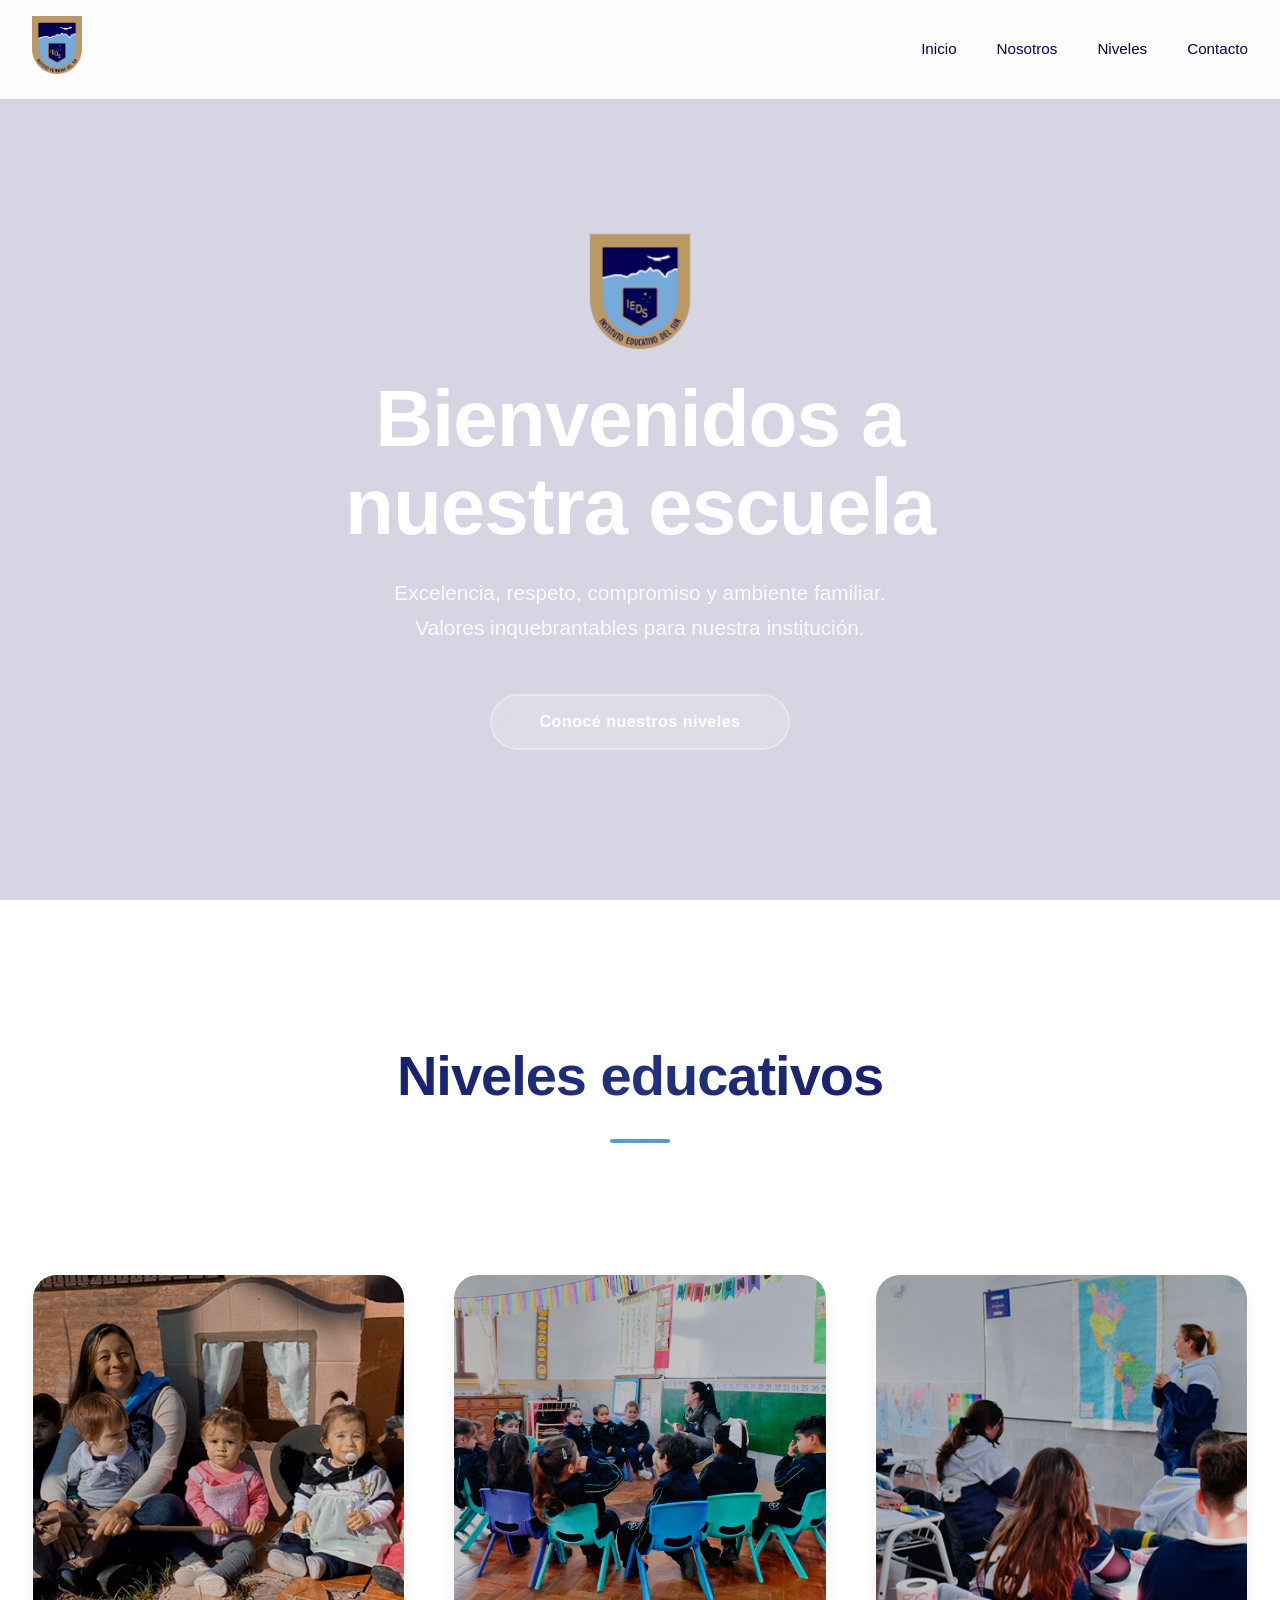
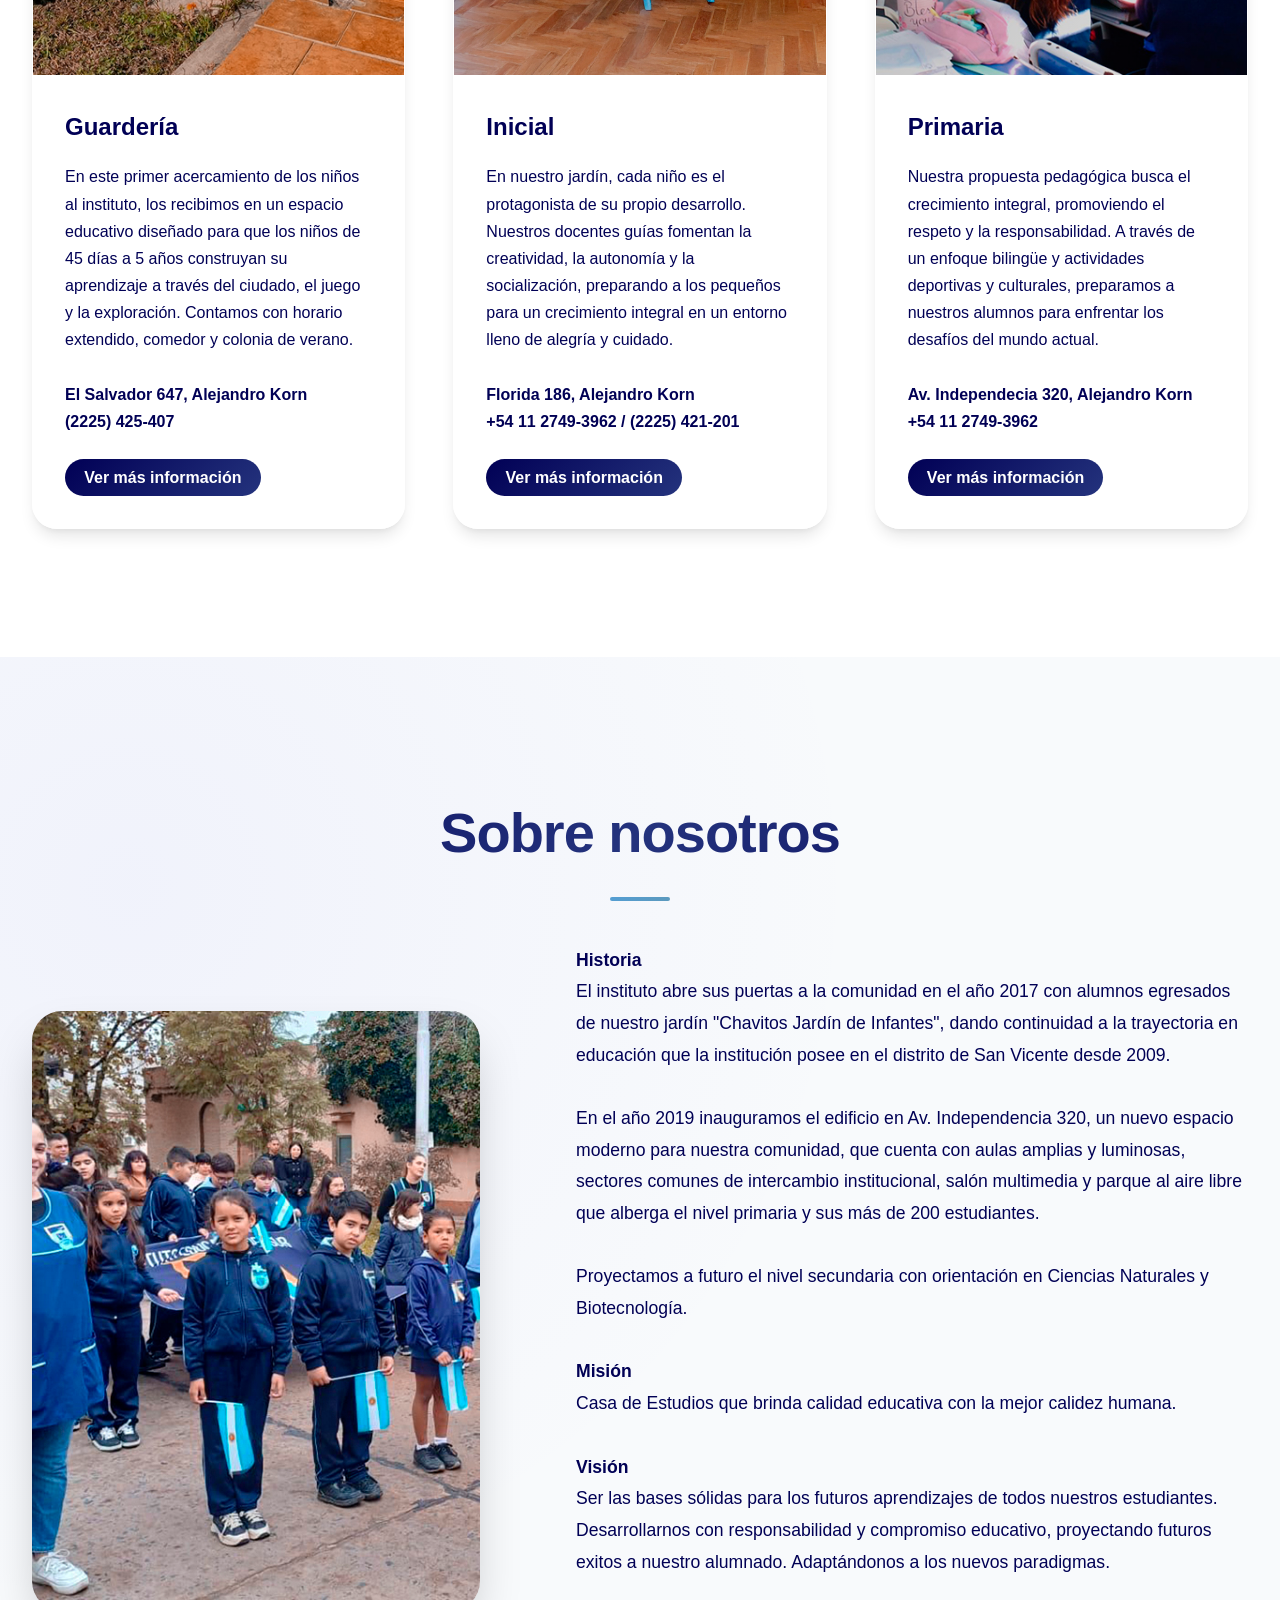
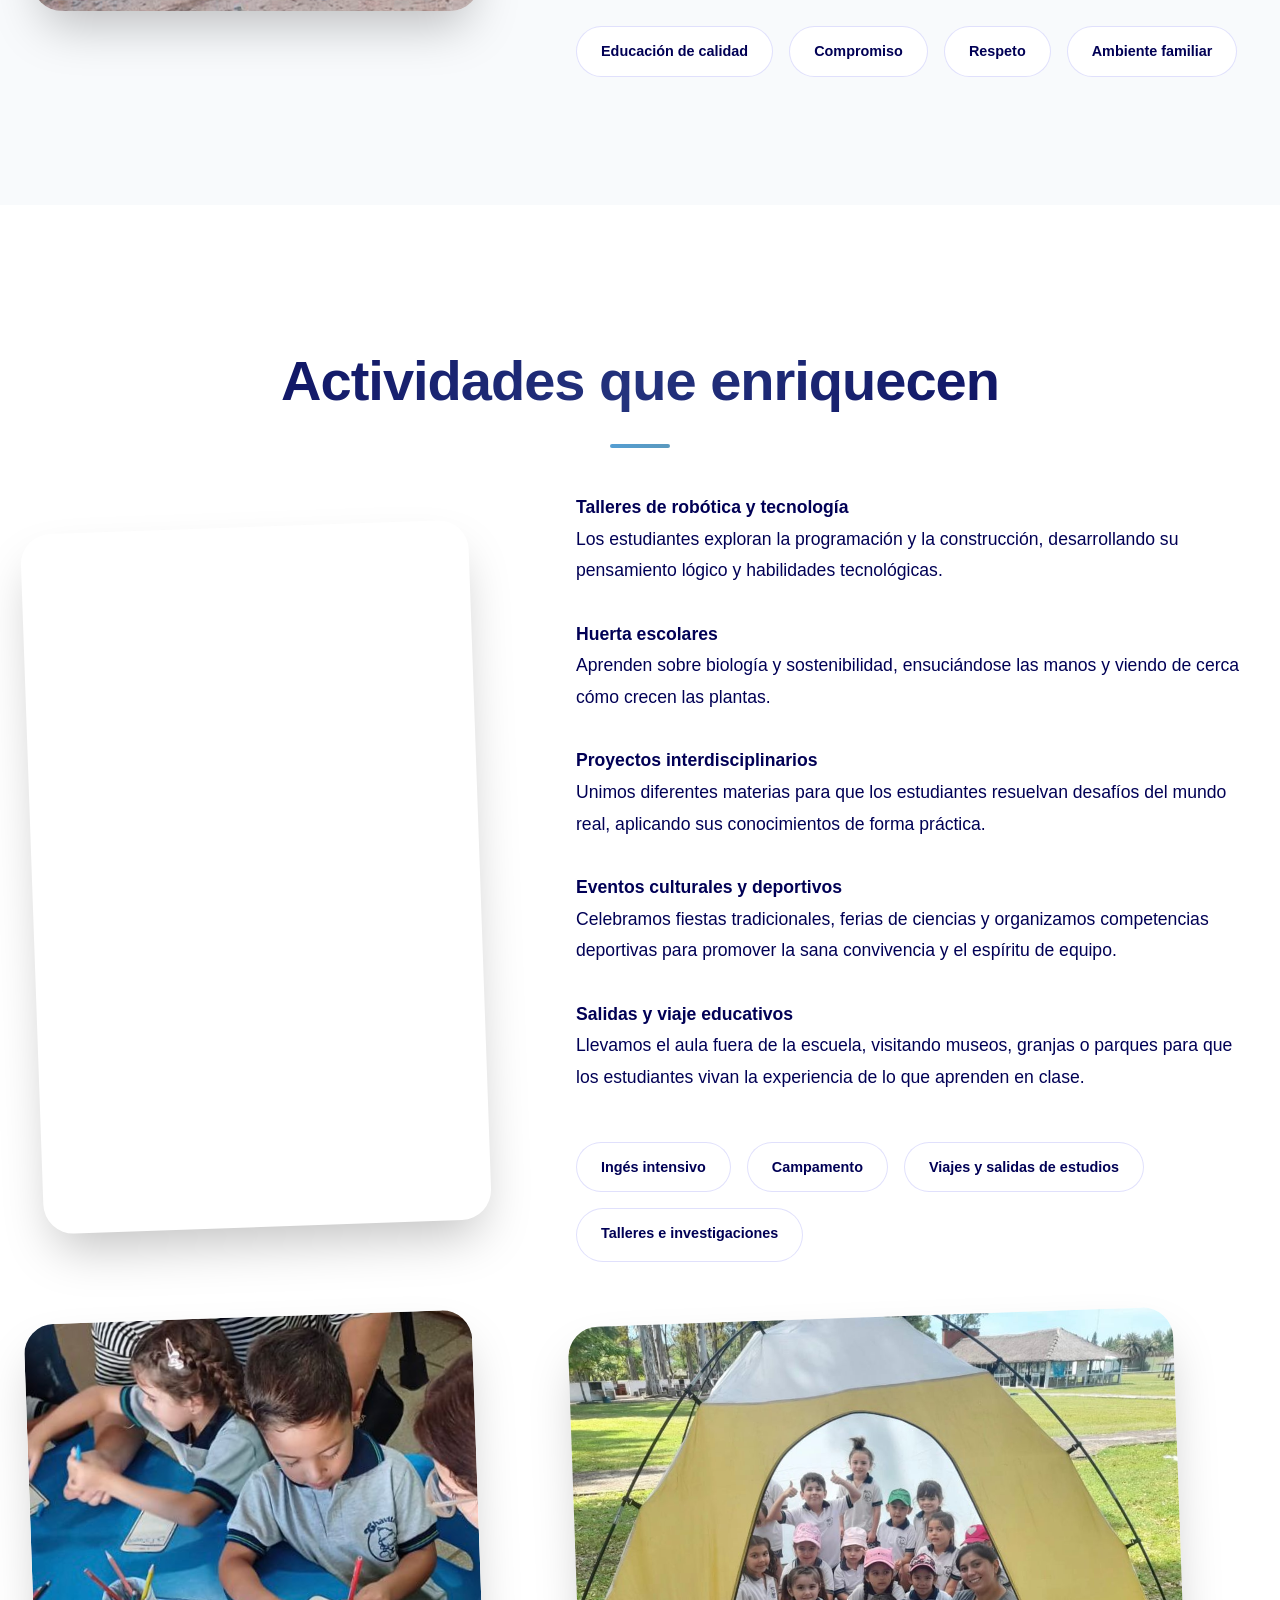
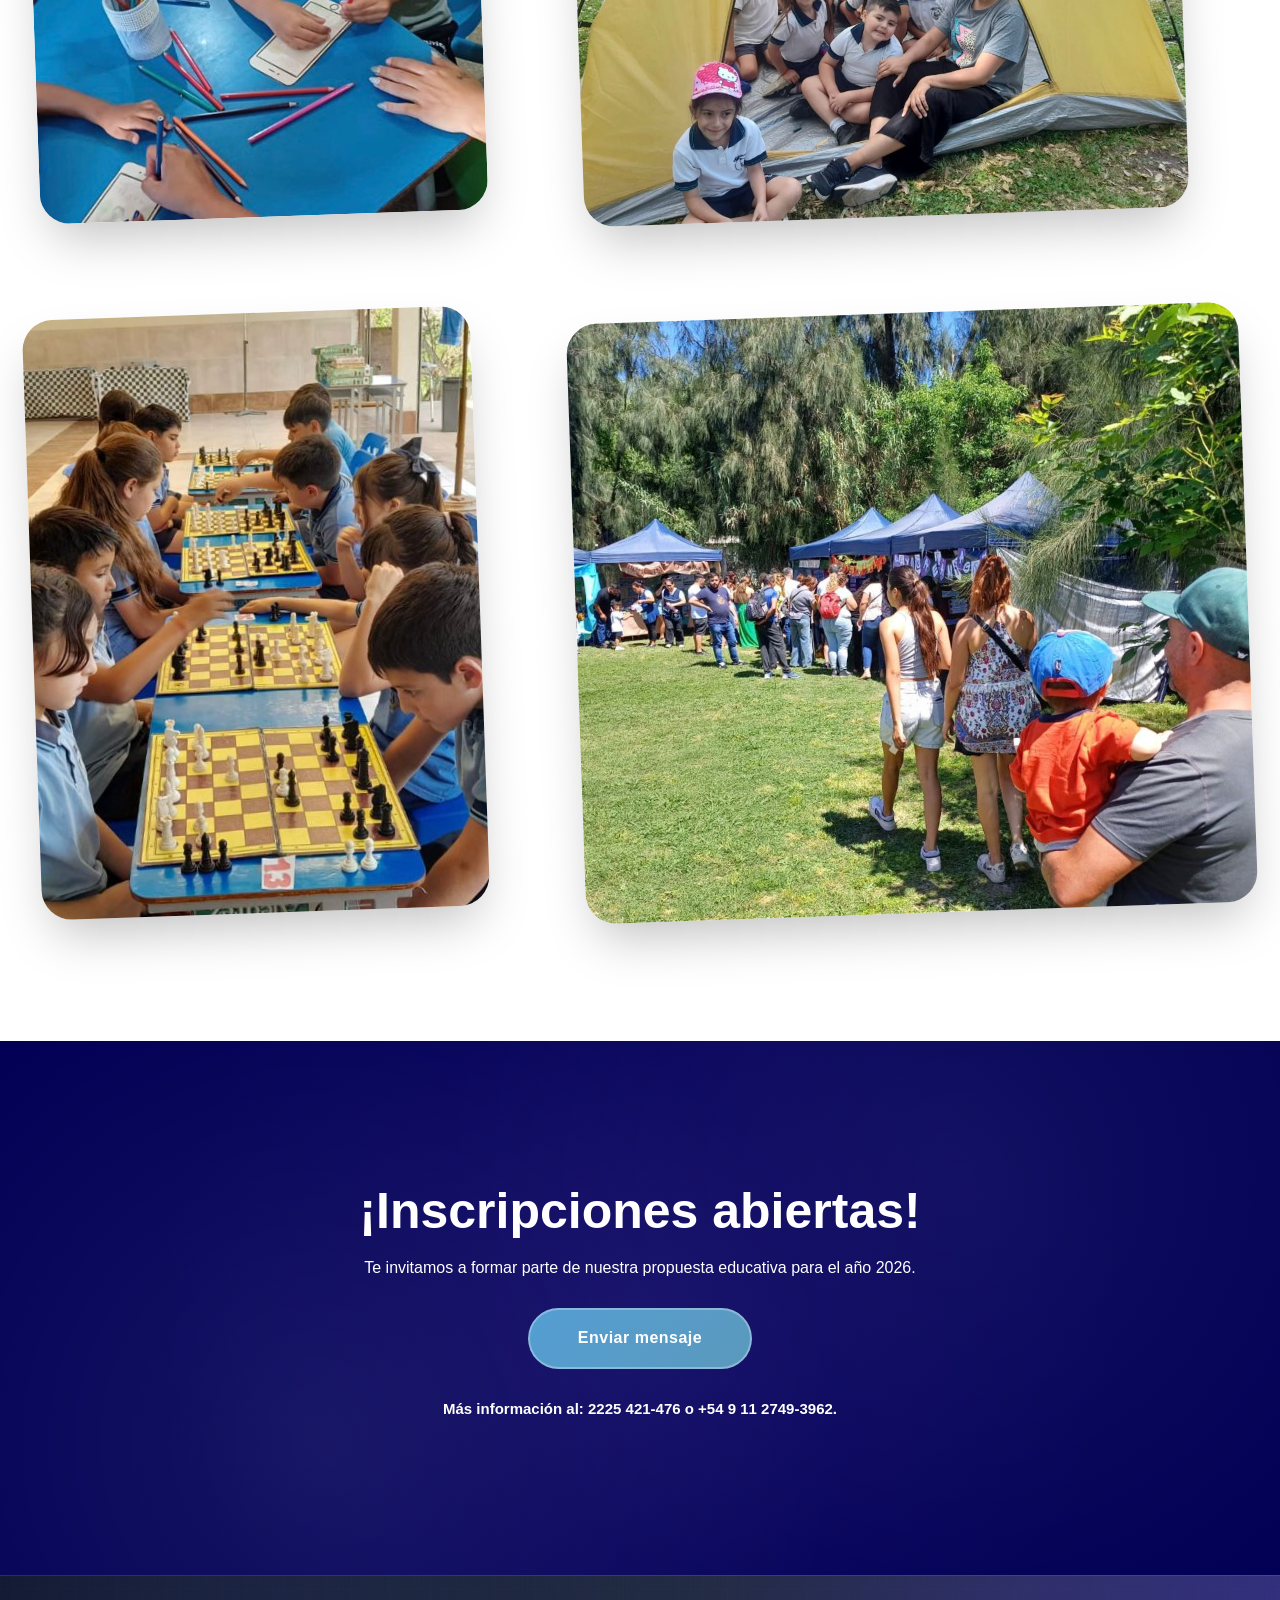
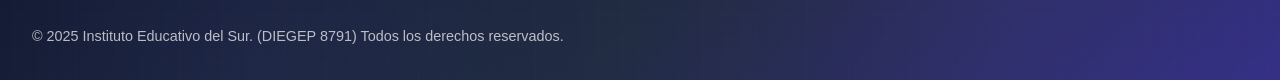
==== commit 0349132c: "Add files via upload" ====
--- a/index.html
+++ b/index.html
@@ -54,8 +54,8 @@
 <br><br>
             <div class="hero-subtitle">     
 <br><img src="images/Logo 1.png" style="width: 100px;          "     href="#home"      > <br> </div>
-            <h1>Bienvenidos a nuestra escuela</h1>
-            <p class="subtitle"> Excelencia, respeto, compromiso y ambiente familiar. Valores inquebrantables para nuestra institución. </p>
+            <h1>Bienvenidos a <br>nuestra escuela</h1>
+            <p class="subtitle"> Excelencia, respeto, compromiso y ambiente familiar. <br>Valores inquebrantables para nuestra institución. </p>
            <a href="#portfolio" style="color: white;text-decoration: none;"  class="cta-button">Conocé nuestros niveles </a>
 
 
@@ -71,14 +71,11 @@
                     <div class="portfolio-image"></div>
                     <div class="portfolio-content">
                         <h4>Guardería</h4>
-                        <p>En este primer acercamiento de los niños al instituto, los recibimos en un espacio educativo diseñado para que los niños de 6 meses a 2 años construyan su aprendizaje a través del ciudado, el juego y la exploración.</p>
+                        <p>En este primer acercamiento de los niños al instituto, los recibimos en un espacio educativo diseñado para que los niños de 45 días a 5 años construyan su aprendizaje a través del ciudado, el juego y la exploración. Contamos con horario extendido, comedor y colonia de verano. <br> <br><strong>El Salvador 647, Alejandro Korn <br> (2225) 425-407</strong></p>
                       
-<iframe src="https://www.google.com/maps/embed?pb=!1m18!1m12!1m3!1d3269.230217457594!2d-58.37781302348877!3d-34.9758977772504!2m3!1f0!2f0!3f0!3m2!1i1024!2i768!4f13.1!3m3!1m2!1s0x95bd2caa4d7daf17%3A0x29f6c06e7810ba58!2schavitos%20guarderia%20infantil!5e0!3m2!1ses!2sar!4v1754400039532!5m2!1ses!2sar" width="auto" height="300" style="border:0;border-radius: 20px;                    " allowfullscreen="" loading="lazy" referrerpolicy="no-referrer-when-downgrade"></iframe>
-                     <br><br>
+            
                         <div class="portfolio-tech">
-                            <span class="tech-tag">Cuidado</span>
-                            <span class="tech-tag">Juegos</span>
-                            <span class="tech-tag">Aprendizaje</span>
+                            <button type="submit" class="submite-btn" > <a href="guarderia.html" style="color: white;text-decoration: none;">Ver más información </a></button> <br>
                         </div>
                     </div>
                 </div>
@@ -86,33 +83,24 @@
                     <div class="portfolio-image"></div>
                     <div class="portfolio-content">
                         <h4>Inicial</h4>
-                        <p>En nuestro jardín, cada niño es el protagonista de su propio desarrollo. Nuestros docentes guías fomentan la creatividad, la autonomía y la socialización, preparando a los pequeños para un crecimiento integral en un entorno lleno de alegría y cuidado.</p>
-                       <iframe src="https://www.google.com/maps/embed?pb=!1m18!1m12!1m3!1d3269.075921803373!2d-58.37824022348864!3d-34.97976297745656!2m3!1f0!2f0!3f0!3m2!1i1024!2i768!4f13.1!3m3!1m2!1s0x95bd2cac6a3197e9%3A0x3614faf4f67c2e80!2sChavitos%20Nivel%20Inicial!5e0!3m2!1ses!2sar!4v1754399970686!5m2!1ses!2sar" width="auto" height="300" style="border:0;border-radius: 20px;                  " allowfullscreen="" loading="lazy" referrerpolicy="no-referrer-when-downgrade"></iframe>
-                       
-                       <br><br>
+                        <p>En nuestro jardín, cada niño es el protagonista de su propio desarrollo. Nuestros docentes guías fomentan la creatividad, la autonomía y la socialización, preparando a los pequeños para un crecimiento integral en un entorno lleno de alegría y cuidado. <br> <br><strong>Florida 186, Alejandro Korn <br> +54 11 2749-3962 / (2225) 421-201</strong></p>
+                       
+        
                        
                        
                        
                         <div class="portfolio-tech">
-                            <span class="tech-tag">Desarrollo infantil</span>
-                            <span class="tech-tag">Salidas estudiantiles</span>
-                            <span class="tech-tag">Inglés</span>
-                            <span class="tech-tag">Aprendizaje</span>
-                            <span class="tech-tag">Autonomía</span>
+                          <button type="submit" class="submite-btn" > <a href="jardin.html" style="color: white;text-decoration: none;">Ver más información </a></button> <br>
                         </div>
                     </div>
                 </div>
                 <div class="portfolio-item">
-                    <div class="portfolio-image"></div>
+                    <div class="portfolio-image" href="primaria.html"></div>
                     <div class="portfolio-content">
                         <h4>Primaria</h4>
-                        <p>Nuestra propuesta pedagógica busca el crecimiento integral, promoviendo el respeto y la responsabilidad. A través de un enfoque bilingüe y actividades deportivas y culturales, preparamos a nuestros alumnos para ser personas comprometidas y responsables, capaces de enfrentar los desafíos del mundo actual.</p>
-<iframe src="https://www.google.com/maps/embed?pb=!1m18!1m12!1m3!1d3269.1743363015557!2d-58.38410032348871!3d-34.97729767732506!2m3!1f0!2f0!3f0!3m2!1i1024!2i768!4f13.1!3m3!1m2!1s0x95bd2d054115233f%3A0xe8b0ca751cdc0c77!2sINSTITUTO%20EDUCATIVO%20DEL%20SUR%20(ALEJANDRO%20KORN)!5e0!3m2!1ses!2sar!4v1754400073569!5m2!1ses!2sar" width="auto" height="300" style="border:0;border-radius: 20px;                 " allowfullscreen="" loading="lazy" referrerpolicy="no-referrer-when-downgrade"></iframe>
-                      <br><br>       <div class="portfolio-tech">
-                            <span class="tech-tag">Inglés</span>
-                            <span class="tech-tag">Salidas estudiantiles</span>
-                            <span class="tech-tag">Aprendizaje</span>
-                            <span class="tech-tag">Responsabilidad</span>
+                        <p>Nuestra propuesta pedagógica busca el crecimiento integral, promoviendo el respeto y la responsabilidad. A través de un enfoque bilingüe y actividades deportivas y culturales, preparamos a nuestros alumnos para enfrentar los desafíos del mundo actual. <br> <br><strong>Av. Independecia 320, Alejandro Korn <br> +54 11 2749-3962</strong></p>
+                       <div class="portfolio-tech">
+                         <button type="submit" class="submite-btn" > <a href="primaria.html" style="color: white;text-decoration: none;">Ver más información </a></button> <br>
 
                         </div>
                     </div>
@@ -129,7 +117,7 @@
 
 
             <div class="about-content">
-                <div class="about-image slide-in-left"></div>
+                <div class="about9-image slide-in-left"></div>
                 <div class="about-text slide-in-right">
                     <p><strong>Historia</strong> <br>El instituto abre sus puertas a la comunidad en el año 2017 con alumnos egresados de nuestro jardín "Chavitos Jardín de Infantes", dando continuidad a la trayectoria en educación que la institución posee en el distrito de San Vicente desde 2009. <br> <br> En el año 2019 inauguramos el edificio en Av. Independencia 320, un nuevo espacio moderno para nuestra comunidad, que cuenta con aulas amplias y luminosas, sectores comunes de intercambio institucional, salón multimedia y parque al aire libre que alberga el nivel primaria y sus más de 200 estudiantes. <br> <br>Proyectamos a futuro el nivel secundaria con orientación en Ciencias Naturales y Biotecnología.  </p>
                     <p><strong>Misión</strong><br>Casa de Estudios que brinda calidad educativa con la mejor calidez humana.</p>
@@ -152,8 +140,22 @@
      <!-- About Section -->
  <section id="portfolio" class="portfolio">
         <div class="container">
-            <h2 class="section-title fade-in">Nuestras actividades</h2>
-                                <p> <br>Desde IEDS proponemos actividades como salidas educativas, talleres creativos, ajedrez, jornadas de atletismo, olimpiadas de matematicas, ferias de ciencias e inglés intensivo.  </p>
+            <h2 class="section-title fade-in">Actividades que enriquecen</h2>
+
+            <div class="about-content">
+                <div class="about-image"></div>
+                <div class="about-text slide-in-left">
+                    <p>
+                           
+<strong>Talleres de robótica y tecnología</strong><br> Los estudiantes exploran la programación y la construcción, desarrollando su pensamiento lógico y habilidades tecnológicas.
+<br><br>
+<strong>Huerta escolares</strong> <br>Aprenden sobre biología y sostenibilidad, ensuciándose las manos y viendo de cerca cómo crecen las plantas.
+<br><br>
+<strong>Proyectos interdisciplinarios</strong> <br>Unimos diferentes materias para que los estudiantes resuelvan desafíos del mundo real, aplicando sus conocimientos de forma práctica.
+<br><br>
+<strong>Eventos culturales y deportivos</strong> <br>Celebramos fiestas tradicionales, ferias de ciencias y organizamos competencias deportivas para promover la sana convivencia y el espíritu de equipo.
+<br><br>
+<strong>Salidas y viaje educativos</strong><br> Llevamos el aula fuera de la escuela, visitando museos, granjas o parques para que los estudiantes vivan la experiencia de lo que aprenden en clase.</p>  </p>
 
             
                     <div class="skills">
@@ -162,6 +164,12 @@
                         <span class="skill-tag">Viajes y salidas de estudios</span>
                         <span class="skill-tag">Talleres e investigaciones</span>
 <br><br>
+
+
+            
+            </div>
+        </div>
+   
                     </div>
 
 <br><br>
@@ -182,9 +190,11 @@
         </div>
     </section>
 
+
     </section>
 
     <!-- Contact Section -->
+  <!-- Contact Section -->
     <section id="contact" class="contact">
         <div class="contact-floating-shapes">
             <div class="contact-shape contact-shape-1"></div>
@@ -196,7 +206,7 @@
         </div>
         <div class="container">
             <div class="contact-content">
-                <h2 class="section-title fade-in">¡Inscripciones abiertas!</h2>
+                <h2 class="title fade-in" style="font-size: 50px;">¡Inscripciones abiertas!</h2>
                 <p class="fade-in">  Te invitamos a formar parte de nuestra propuesta educativa para el año 2026. <br> 
 
 </p> <br>
@@ -204,7 +214,7 @@
                 
                     <button type="submit" class="submit-btn" > <a href="http://wa.me/+5491127493962" style="color: white;text-decoration: none;">Enviar mensaje </a></button> <br>
                     <br>
-                <p class="fade-in" style="text-decoration: none;">    <strong>Más información al: 2225 421-476 o +54 9 11 2749-3962.</strong> <br><br></p>
+                <p class="fade-in" style="text-decoration: none; font-size: 15px;">    <strong>Más información al: 2225 421-476 o +54 9 11 2749-3962.</strong> <br><br></p>
                 
         </div>
     </section>
--- a/templatemo-personal-style.css
+++ b/templatemo-personal-style.css
@@ -542,7 +542,6 @@
             text-align: center;
             font-family: 'Segoe UI', 'Roboto', 'Helvetica Neue', 'Arial', sans-serif;
             font-size: 3.5rem;
-            font-weight: 600;
             margin-bottom: 4rem;
             background: var(--gradient-elegant);
             -webkit-background-clip: text;
@@ -580,6 +579,9 @@
             background: radial-gradient(circle at 10% 20%, rgba(99, 102, 241, 0.05) 0%, transparent 50%);
         }
 
+
+        
+
         .about-content {
             display: grid;
 
@@ -592,7 +594,7 @@
         .about-image {
             width: 100%;
             height: 700px;
-            background: url('images/smiling-girl-computer-desktop.jpg') center/cover;
+            background: url('images/pint.jfif') center/cover;
             border-radius: 30px;
             position: relative;
             overflow: hidden;
@@ -644,8 +646,51 @@
             transform: rotate(-2deg);
             transition: transform 0.4s ease;
         }
-
-        .about-image:hover {
+            .about6-image {
+            width: 100%;
+            height: 600px;
+            background: url('images/primariadet.png') top/cover;
+            border-radius: 30px;
+            position: relative;
+            overflow: hidden;
+            box-shadow: var(--shadow-2xl);
+            transform: rotate(-2deg);
+            transition: transform 0.4s ease;
+        }
+            .about7-image {
+            width: 100%;
+            height: 600px;
+            background: url('images/guarderia.jpg') top/cover;
+            border-radius: 30px;
+            position: relative;
+            overflow: hidden;
+            box-shadow: var(--shadow-2xl);
+            transform: rotate(-2deg);
+            transition: transform 0.4s ease;
+        }
+               .about8-image {
+            width: 100%;
+            height: 600px;
+            background: url('images/guarderia.jpg') top/cover;
+            border-radius: 30px;
+            position: relative;
+            overflow: hidden;
+            box-shadow: var(--shadow-2xl);
+            transform: rotate(-2deg);
+            transition: transform 0.4s ease;
+        }
+        .about9-image {
+            width: 100%;
+            height: 600px;
+            background: url('images/smiling-girl-computer-desktop.jpg') top/cover;
+            border-radius: 30px;
+            position: relative;
+            overflow: hidden;
+            box-shadow: var(--shadow-2xl);
+            transform: rotate(-2deg);
+            transition: transform 0.4s ease;
+        }
+        .about-image:hover ,.about2-image:hover, .about3-image:hover, .about4-image:hover, .about5-image:hover, .about6-image:hover, .about7-image:hover, .about8-image:hover{
             transform: rotate(0deg) scale(1.02);
         }
 
@@ -831,7 +876,7 @@
 
         /* Contact Section */
         .contact {
-            background: linear-gradient(135deg, #010055 0%, #24337D 50%, #010055 100%);
+            background-color: #010055;
             color: var(--text-light);
             position: relative;
             overflow: hidden;
@@ -851,77 +896,7 @@
             animation: contactPulse 6s ease-in-out infinite alternate;
         }
 
-        /* Contact Floating Shapes */
-        .contact-floating-shapes {
-            position: absolute;
-            top: 0;
-            left: 0;
-            width: 100%;
-            height: 100%;
-            pointer-events: none;
-            z-index: 1;
-        }
-
-        .contact-shape {
-            position: absolute;
-            background: rgba(255, 255, 255, 0.08);
-            border-radius: 50%;
-        }
-
-        .contact-shape-1 {
-            width: 70px;
-            height: 70px;
-            top: 15%;
-            left: 8%;
-            animation: contactFloatShape1 24s ease-in-out infinite;
-        }
-
-        .contact-shape-2 {
-            width: 110px;
-            height: 110px;
-            top: 65%;
-            right: 12%;
-            background: rgba(255, 255, 255, 0.06);
-            animation: contactFloatShape2 28s ease-in-out infinite reverse;
-        }
-
-        .contact-shape-3 {
-            width: 55px;
-            height: 55px;
-            top: 25%;
-            right: 30%;
-            background: rgba(255, 255, 255, 0.1);
-            animation: contactFloatShape3 20s ease-in-out infinite;
-        }
-
-        .contact-shape-4 {
-            width: 90px;
-            height: 90px;
-            bottom: 20%;
-            left: 18%;
-            background: rgba(255, 255, 255, 0.05);
-            border-radius: 25px;
-            animation: contactFloatShape4 26s ease-in-out infinite;
-        }
-
-        .contact-shape-5 {
-            width: 35px;
-            height: 35px;
-            top: 12%;
-            right: 45%;
-            background: rgba(255, 255, 255, 0.12);
-            animation: contactFloatShape5 18s ease-in-out infinite reverse;
-        }
-
-        .contact-shape-6 {
-            width: 130px;
-            height: 130px;
-            bottom: 12%;
-            right: 8%;
-            background: rgba(255, 255, 255, 0.04);
-            border-radius: 35px;
-            animation: contactFloatShape6 32s ease-in-out infinite;
-        }
+       
 
         @keyframes contactFloatShape1 {
             0%, 100% { transform: translateY(0px) translateX(0px) rotate(0deg); }
@@ -1061,6 +1036,27 @@
             box-shadow: 0 20px 40px rgba(99, 102, 241, 0.3);
         }
 
+        .submite-btn {
+            padding: 0.6rem 1.2rem;
+            background: var(--gradient-secondary);
+            color: var(--text-light);
+            border: 0px;
+            border-radius: 35px;
+            font-size: 1rem;
+            font-weight: 600;
+            cursor: pointer;
+           transform: translateY(30px);
+            opacity: 0;
+            animation: fadeInUp 1s ease 0.8s forwards;
+            transition: all 0.4s cubic-bezier(0.4, 0, 0.2, 1);
+            backdrop-filter: blur(10px);
+
+        }
+
+        .submite-btn:hover {
+            transform: translateY(-3px);
+            box-shadow: 0 20px 40px rgba(99, 102, 241, 0.3);
+        }
         /* Animation Classes */
         .fade-in {
             opacity: 0;
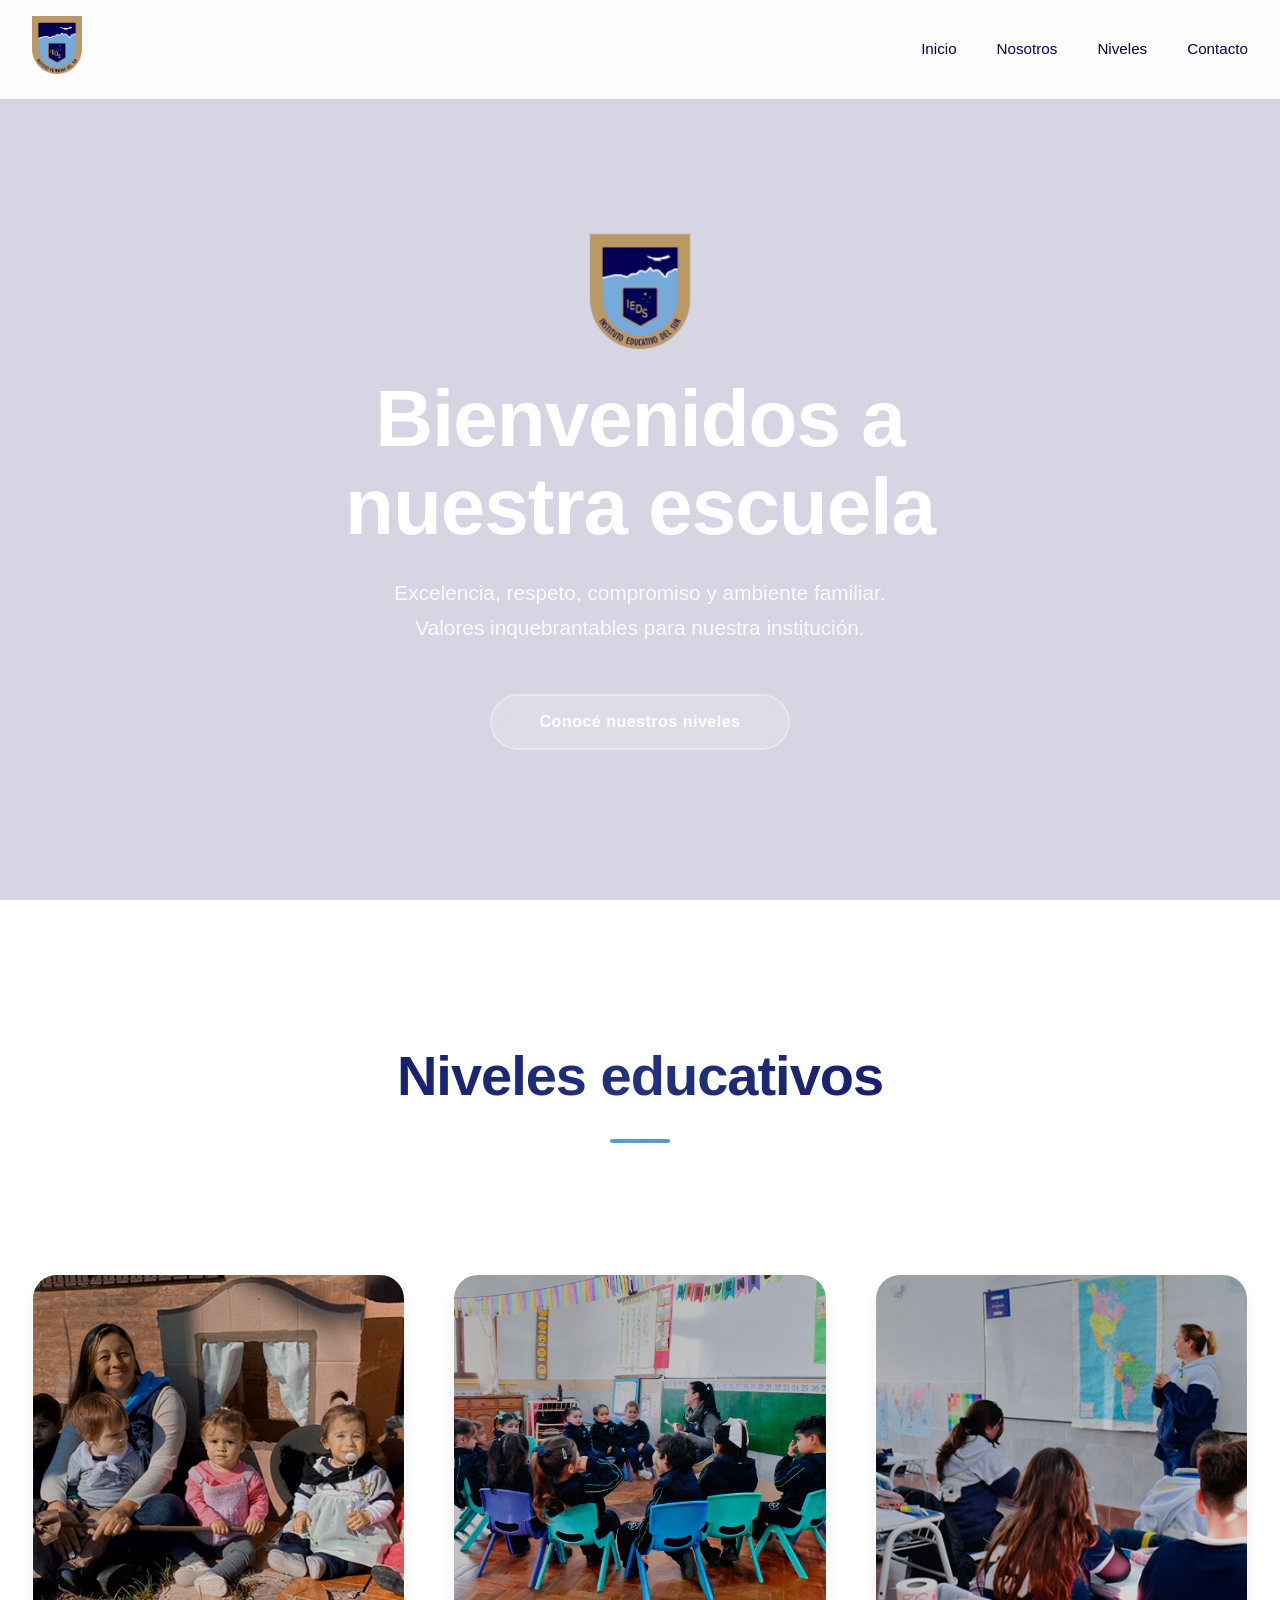
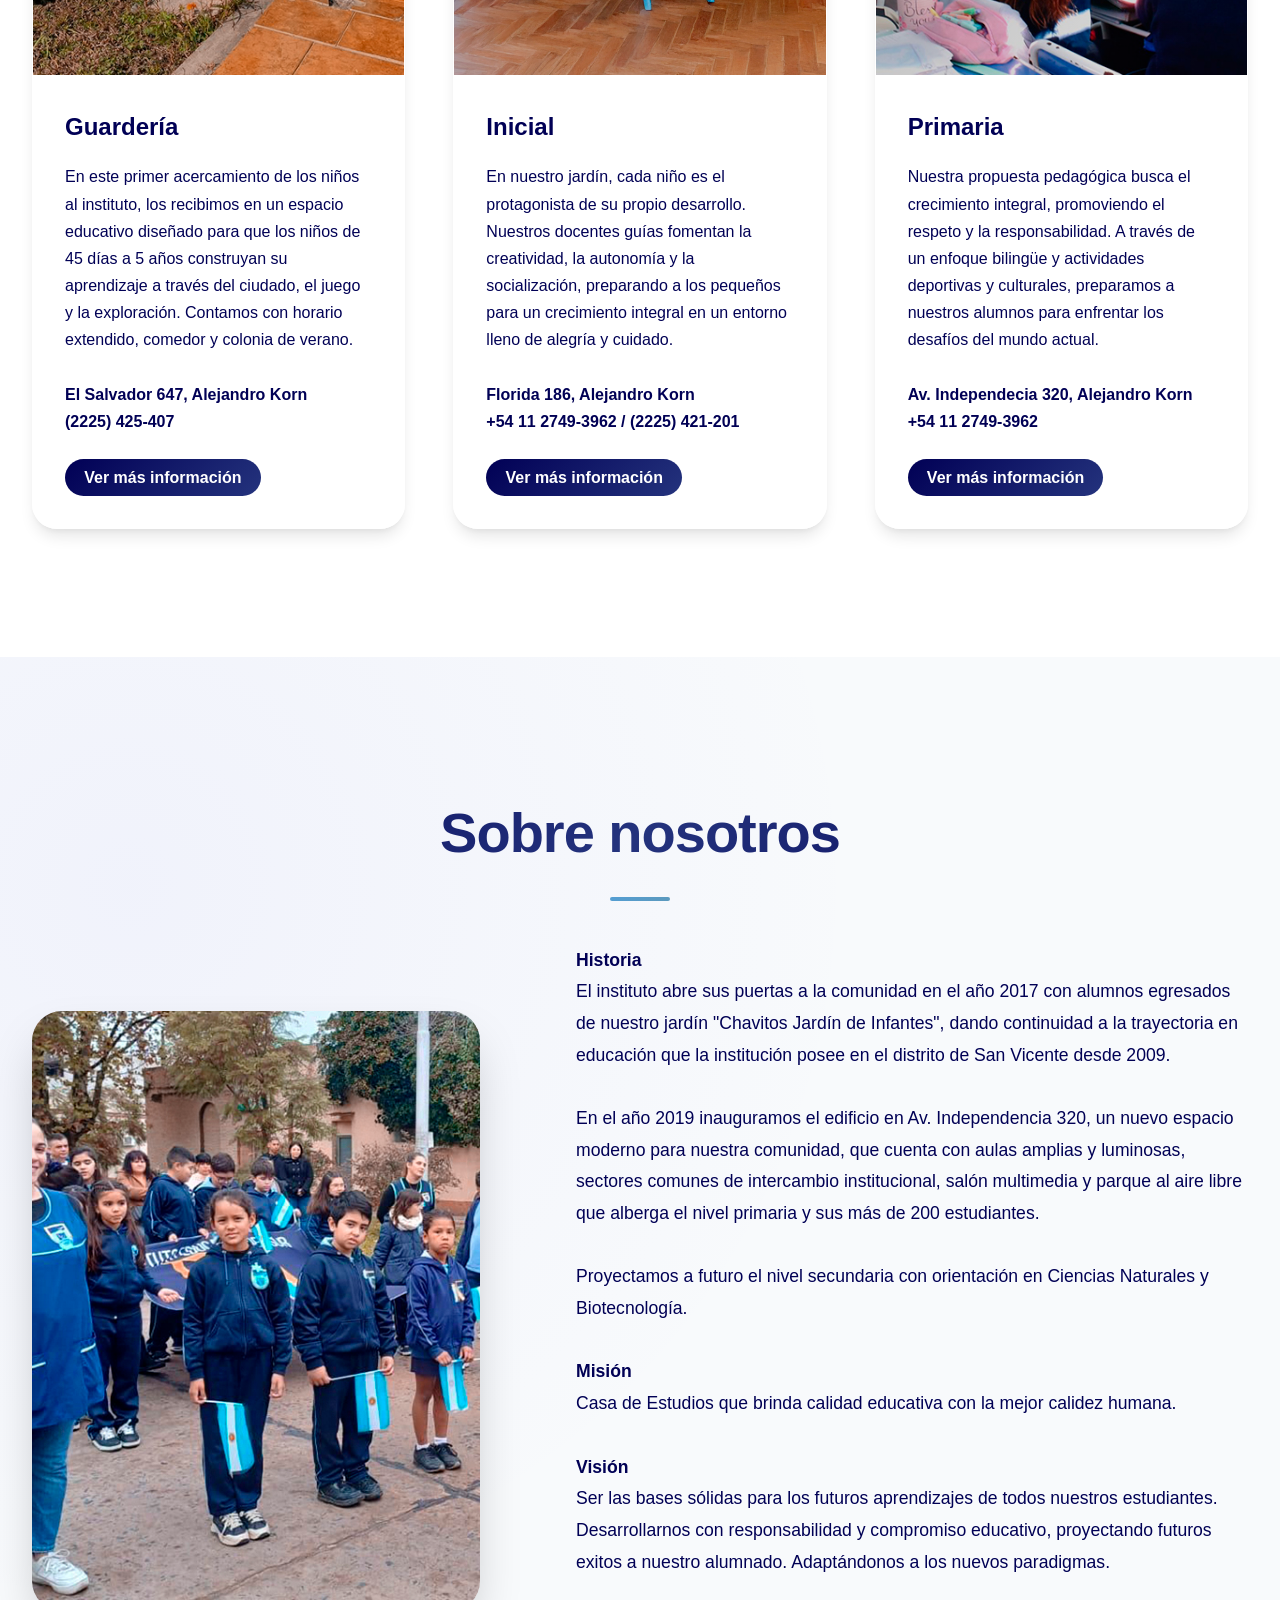
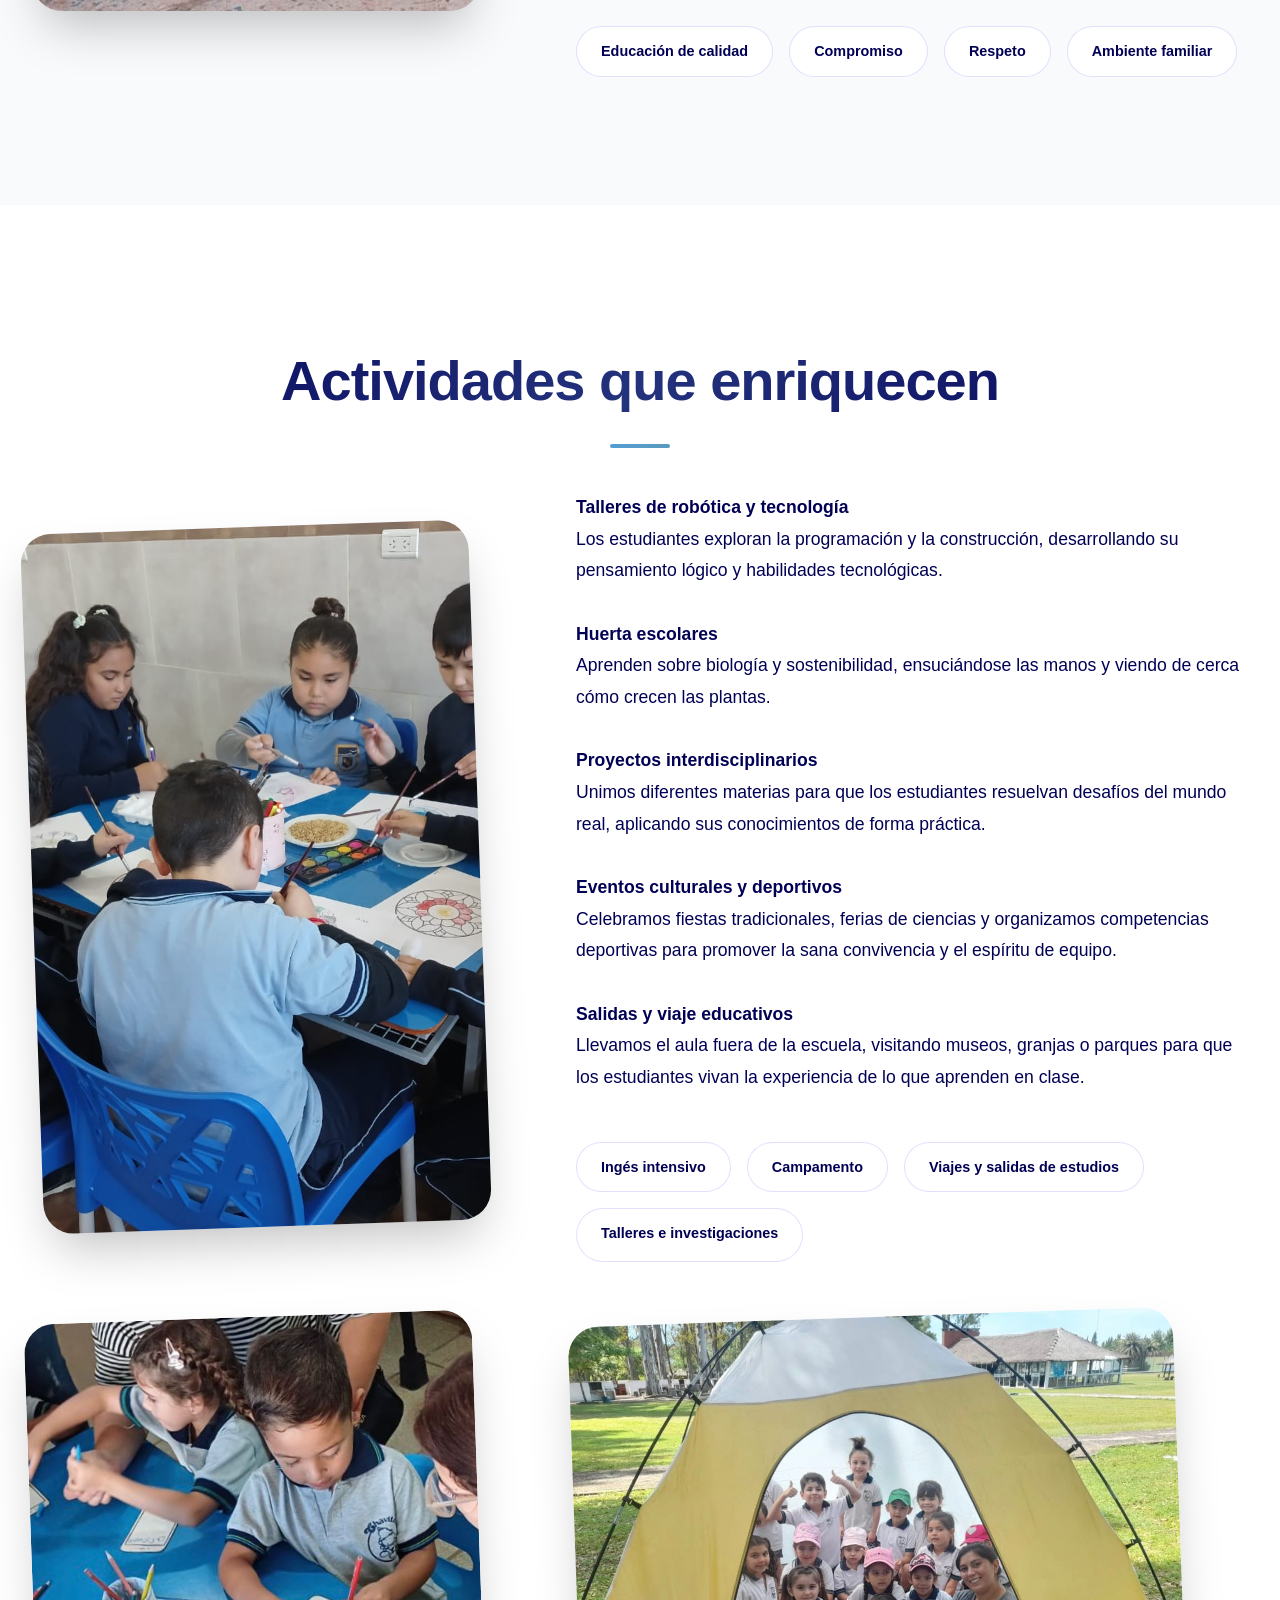
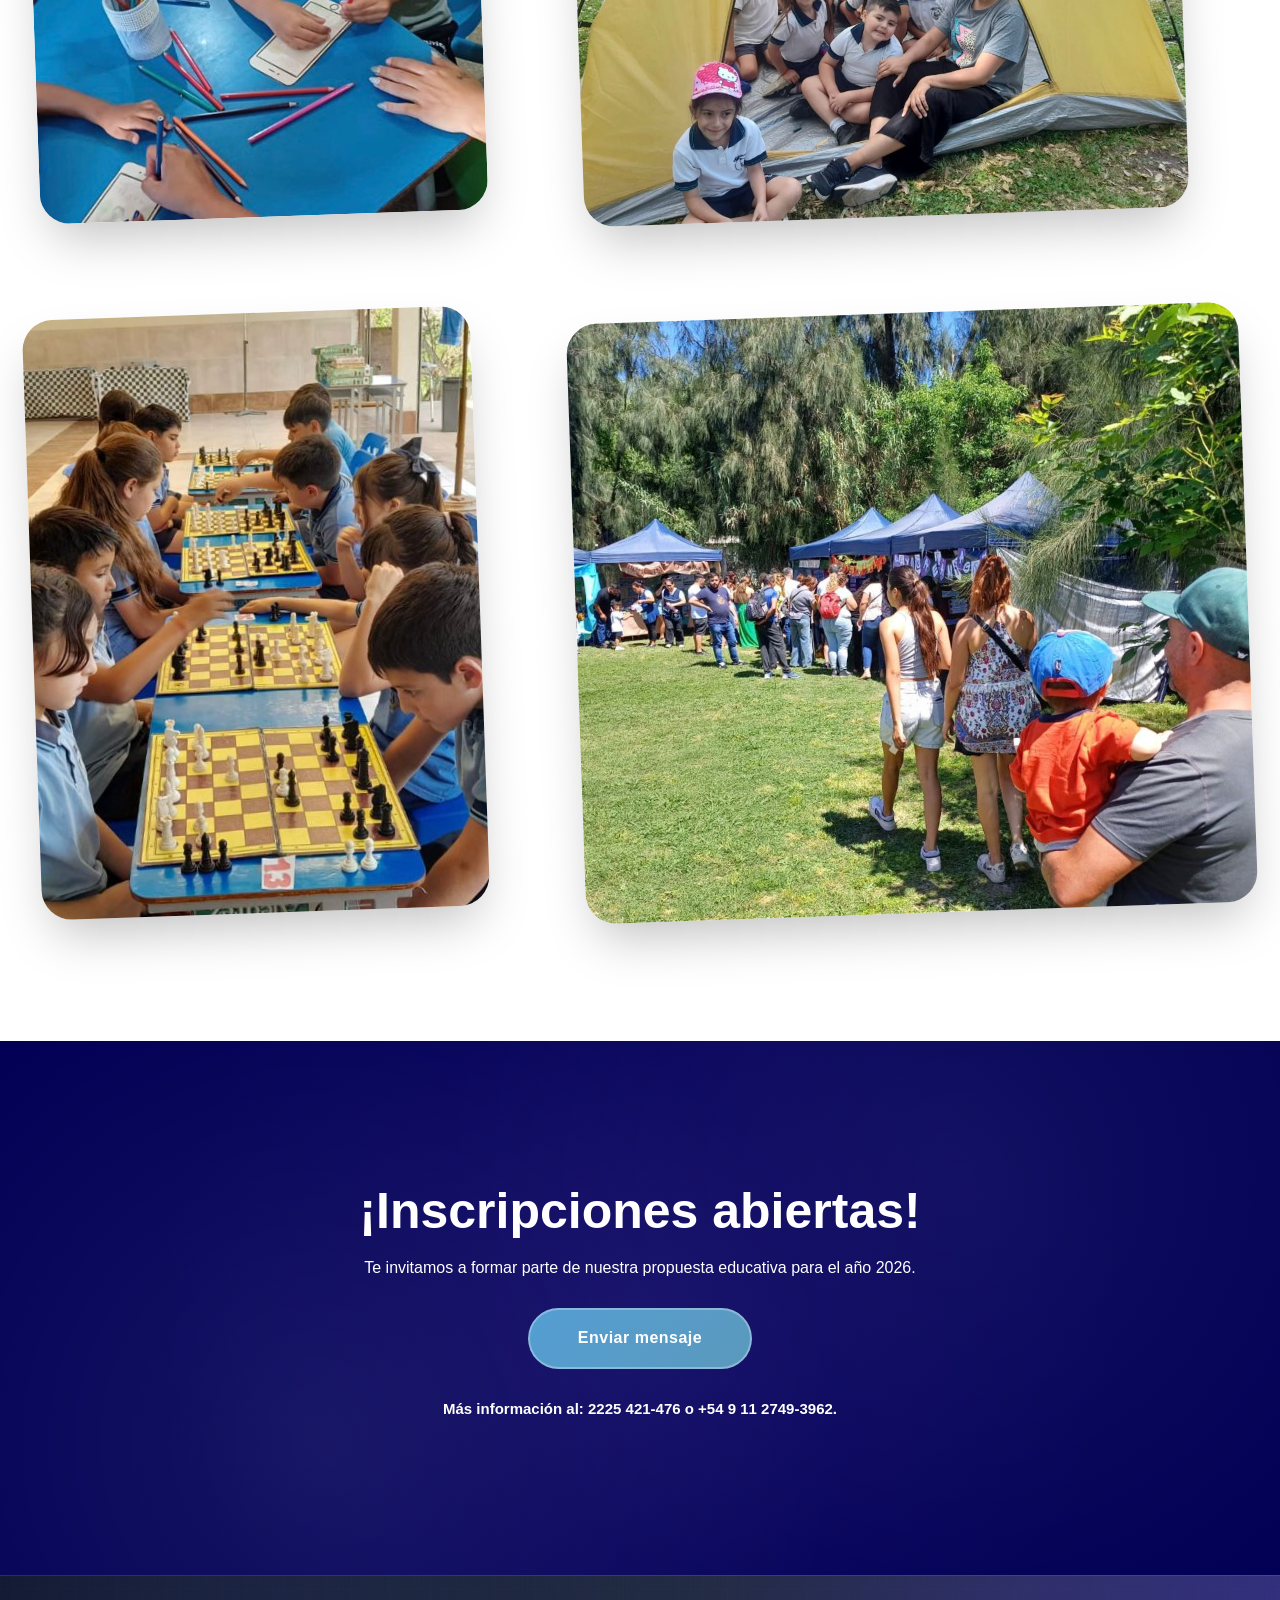
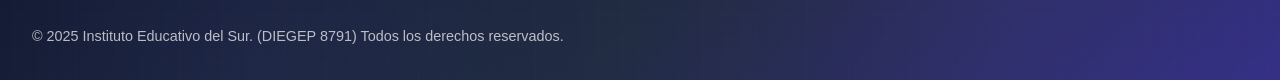
==== commit 616736bc: "Add files via upload" ====
--- a/index.html
+++ b/index.html
@@ -212,7 +212,7 @@
 </p> <br>
     
                 
-                    <button type="submit" class="submit-btn" > <a href="http://wa.me/+5491127493962" style="color: white;text-decoration: none;">Enviar mensaje </a></button> <br>
+                    <button type="submit" class="submit-btn fade in" > <a href="http://wa.me/+5491127493962" style="color: white;text-decoration: none;">Enviar mensaje </a></button> <br>
                     <br>
                 <p class="fade-in" style="text-decoration: none; font-size: 15px;">    <strong>Más información al: 2225 421-476 o +54 9 11 2749-3962.</strong> <br><br></p>
                 
